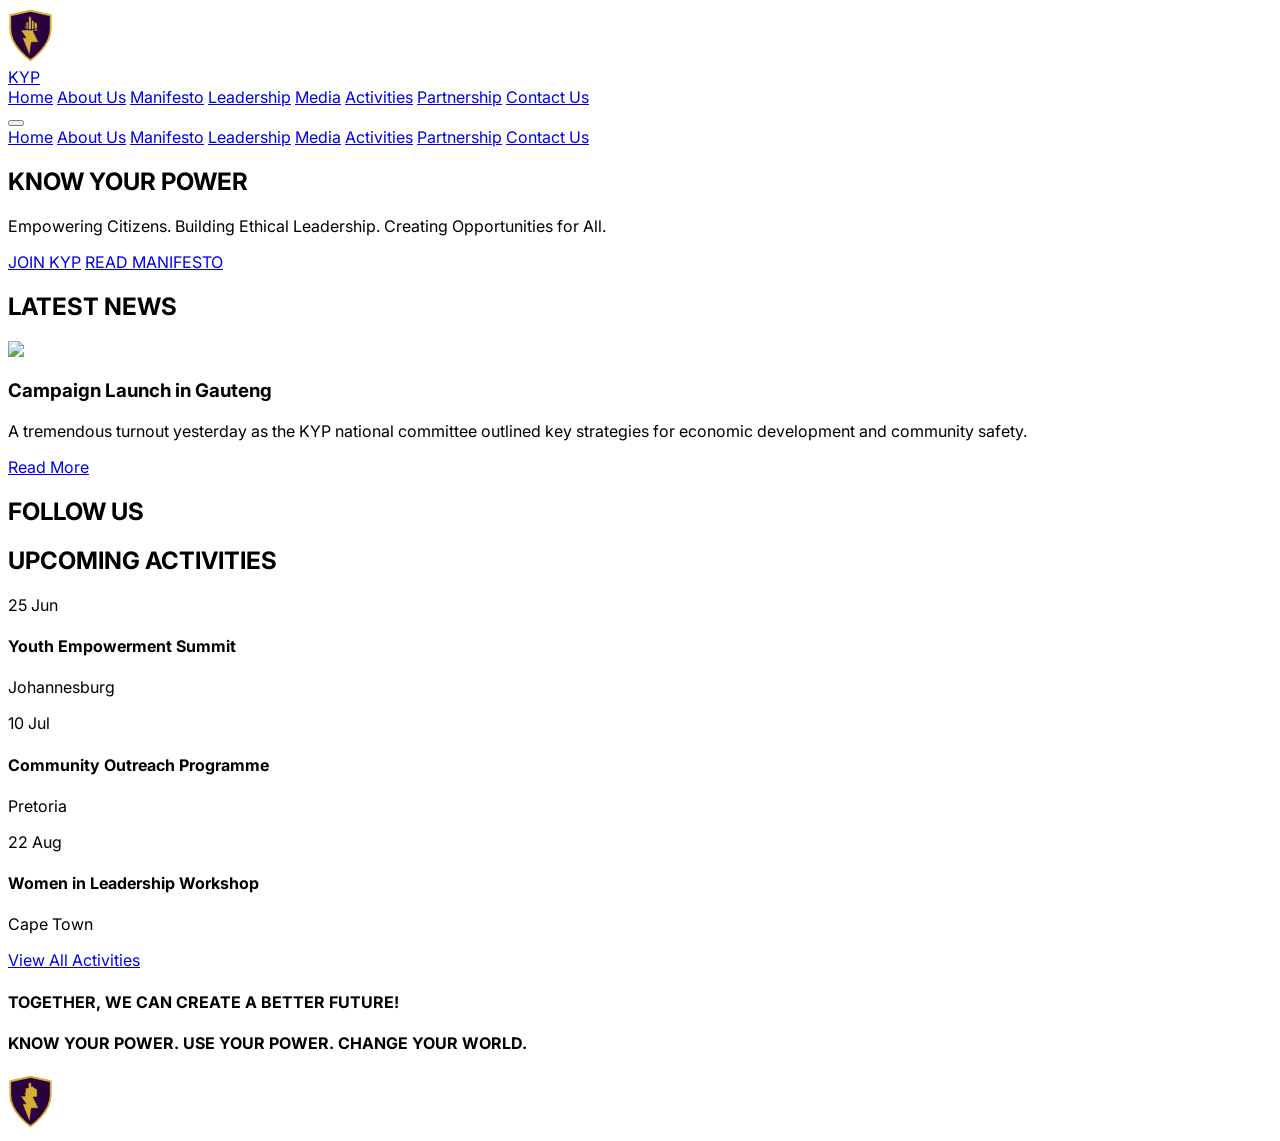
==== index.html @ 2968d512 "Add files via upload" ====
<!DOCTYPE html>
<html lang="en" class="scroll-smooth">
<head>
  <meta charset="UTF-8" />
  <meta name="viewport" content="width=device-width, initial-scale=1.0" />
  <title>KYP | Know Your Power</title>
  
  <script src="https://cdn.tailwindcss.com"></script>
  <script>
    tailwind.config = {
      theme: {
        extend: {
          colors: {
            'kyp-purple': '#2B003F',
            'kyp-gold': '#D4AF37',
            'kyp-black': '#1A1A1A',
            'kyp-white': '#FFFFFF',
          }
        }
      }
    }
  </script>
  
  <script src="https://unpkg.com/lucide@latest"></script>
  
  <style>
    @import url('https://fonts.googleapis.com/css2?family=Inter:wght@300;400;500;600;700;800;900&display=swap');
    body { font-family: 'Inter', sans-serif; }
    .page-section { display: none; opacity: 0; transition: opacity 0.3s ease-in-out; }
    .page-section.active { display: block; opacity: 1; }
    
    /* Hide scrollbar for tabs */
    .no-scrollbar::-webkit-scrollbar { display: none; }
    .no-scrollbar { -ms-overflow-style: none; scrollbar-width: none; }
  </style>
</head>
<body class="bg-kyp-white text-kyp-black flex flex-col min-h-screen antialiased">
  
  <!-- HEADER & NAVIGATION -->
  <header class="bg-kyp-purple text-kyp-white py-3 shadow-md sticky top-0 z-50">
    <div class="max-w-7xl mx-auto px-4 md:px-8 flex justify-between items-center">
      <a href="#home" class="flex items-center flex-col shrink-0">
        <div class="flex flex-col items-center">
          <svg width="45" height="55" viewBox="0 0 100 120" fill="none" class="mb-1">
            <path d="M50 5 L95 15 V45 C95 85 50 115 50 115 C50 115 5 85 5 45 V15 Z" fill="#2B003F" stroke="#D4AF37" stroke-width="4" stroke-linejoin="round"/>
            <path d="M48 18 C45 18 45 22 45 24 V30 H40 C37 30 37 33 40 33 C37 33 37 36 40 36 C37 36 37 40 40 40 H38 C35 40 35 43 38 43 V48 H28 L40 65 H32 L48 105 L52 75 H68 L56 50 H65 V36 C65 33 62 30 58 30 C58 26 55 26 52 26 V22 C52 18 48 18 48 18 Z" fill="#D4AF37" stroke="#2B003F" stroke-width="1.5" stroke-linejoin="round"/>
            <path d="M40 31 V48 M45 22 V48 M52 26 V48 M58 30 V48" stroke="#2B003F" stroke-width="2" stroke-linecap="round"/>
            <path d="M35 43 Q45 50 63 45" fill="none" stroke="#2B003F" stroke-width="2.5" stroke-linecap="round"/>
          </svg>
          <div class="text-kyp-gold font-serif font-black text-xl tracking-widest leading-none mb-1">KYP</div>
        </div>
      </a>
      
      <!-- Desktop Nav -->
      <nav class="hidden lg:flex desktop-nav flex-wrap justify-end space-x-6 text-xs font-bold uppercase tracking-wider">
        <a href="#home" class="hover:text-kyp-gold transition-colors py-1 border-b-2 border-transparent">Home</a>
        <a href="#about" class="hover:text-kyp-gold transition-colors py-1 border-b-2 border-transparent">About Us</a>
        <a href="#manifesto" class="hover:text-kyp-gold transition-colors py-1 border-b-2 border-transparent">Manifesto</a>
        <a href="#leadership" class="hover:text-kyp-gold transition-colors py-1 border-b-2 border-transparent">Leadership</a>
        <a href="#media" class="hover:text-kyp-gold transition-colors py-1 border-b-2 border-transparent">Media</a>
        <a href="#activities" class="hover:text-kyp-gold transition-colors py-1 border-b-2 border-transparent">Activities</a>
        <a href="#partnership" class="hover:text-kyp-gold transition-colors py-1 border-b-2 border-transparent">Partnership</a>
        <a href="#contact" class="hover:text-kyp-gold transition-colors py-1 border-b-2 border-transparent">Contact Us</a>
      </nav>
      
      <!-- Mobile Menu Toggle -->
      <button class="lg:hidden text-kyp-gold" onclick="document.getElementById('mobile-nav').classList.toggle('hidden')">
        <i data-lucide="menu" class="w-8 h-8"></i>
      </button>
    </div>
    
    <!-- Mobile Nav -->
    <div id="mobile-nav" class="hidden lg:hidden bg-[#1D002A] border-t border-white/10 absolute top-full left-0 w-full shadow-2xl">
      <nav class="flex flex-col text-sm font-bold uppercase tracking-wider text-white">
        <a href="#home" class="p-4 border-b border-white/5" onclick="toggleMobileNav()">Home</a>
        <a href="#about" class="p-4 border-b border-white/5" onclick="toggleMobileNav()">About Us</a>
        <a href="#manifesto" class="p-4 border-b border-white/5" onclick="toggleMobileNav()">Manifesto</a>
        <a href="#leadership" class="p-4 border-b border-white/5" onclick="toggleMobileNav()">Leadership</a>
        <a href="#media" class="p-4 border-b border-white/5" onclick="toggleMobileNav()">Media</a>
        <a href="#activities" class="p-4 border-b border-white/5" onclick="toggleMobileNav()">Activities</a>
        <a href="#partnership" class="p-4 border-b border-white/5" onclick="toggleMobileNav()">Partnership</a>
        <a href="#contact" class="p-4 border-b border-white/5" onclick="toggleMobileNav()">Contact Us</a>
      </nav>
    </div>
  </header>

  <main id="app-container" class="flex-grow bg-gray-50/50">
    
    <!-- PAGE 4: HOME -->
    <section id="page-home" class="page-section active">
      <!-- Hero -->
      <div class="relative w-full py-32 md:py-48 px-4 text-center bg-cover bg-center overflow-hidden" style="background-image: url('https://images.unsplash.com/photo-1541872526845-a9b81f185df1?auto=format&fit=crop&q=80&w=1600')">
        <div class="absolute inset-0 bg-kyp-purple/80 mix-blend-multiply"></div>
        <div class="absolute inset-0 bg-gradient-to-t from-kyp-purple to-transparent opacity-90"></div>
        <div class="relative z-10 max-w-4xl mx-auto flex flex-col items-center">
          <h1 class="text-4xl md:text-5xl lg:text-7xl font-black mb-4 tracking-widest text-kyp-white uppercase">KNOW YOUR POWER</h1>
          <div class="w-24 h-1 lg:h-2 bg-kyp-gold rounded-full mb-8"></div>
          <p class="text-lg md:text-xl font-medium mb-12 space-y-1 text-kyp-white/90">
            <span class="block">Empowering Citizens.</span>
            <span class="block">Building Ethical Leadership.</span>
            <span class="block">Creating Opportunities for All.</span>
          </p>
          <div class="flex flex-col sm:flex-row justify-center space-y-4 sm:space-y-0 sm:space-x-6 w-full max-w-md mx-auto">
            <a href="#membership" class="bg-kyp-gold text-kyp-black font-bold py-3 px-8 rounded hover:bg-white transition-colors uppercase tracking-wider text-sm flex-1">JOIN KYP</a>
            <a href="#manifesto" class="border-2 border-kyp-gold text-kyp-gold font-bold py-3 px-8 rounded hover:bg-kyp-gold hover:text-kyp-black transition-colors uppercase tracking-wider text-sm flex-1">READ MANIFESTO</a>
          </div>
        </div>
      </div>
      
      <!-- Split Content: News & Activities -->
      <div class="max-w-7xl mx-auto px-4 md:px-8 py-16 grid grid-cols-1 lg:grid-cols-2 gap-12">
        <!-- Latest News -->
        <div>
          <h2 class="text-sm font-bold text-gray-400 mb-4 uppercase tracking-widest border-b border-gray-200 pb-2">LATEST NEWS</h2>
          <div class="bg-white rounded-lg shadow-sm border border-gray-100 overflow-hidden group mb-8">
            <div class="h-64 overflow-hidden relative">
              <img src="https://images.unsplash.com/photo-1559027615-cd4628902d4a?auto=format&fit=crop&q=80&w=800" class="w-full h-full object-cover group-hover:scale-105 transition-transform duration-700" />
            </div>
            <div class="p-6">
               <h3 class="font-bold text-xl text-kyp-purple mb-2">Campaign Launch in Gauteng</h3>
               <p class="text-sm text-gray-500 mb-4">A tremendous turnout yesterday as the KYP national committee outlined key strategies for economic development and community safety.</p>
               <a href="#media" class="text-sm text-kyp-gold font-bold flex items-center hover:text-kyp-purple transition-colors">Read More <i data-lucide="arrow-right" class="w-4 h-4 ml-1"></i></a>
            </div>
          </div>
          
          <h2 class="text-sm font-bold text-gray-400 mb-4 uppercase tracking-widest border-b border-gray-200 pb-2">FOLLOW US</h2>
          <div class="flex space-x-4">
             <a href="#" class="w-10 h-10 bg-kyp-purple text-kyp-gold rounded-full flex items-center justify-center hover:bg-kyp-gold hover:text-kyp-purple transition-colors"><i data-lucide="facebook" class="w-5 h-5"></i></a>
             <a href="#" class="w-10 h-10 bg-kyp-purple text-kyp-gold rounded-full flex items-center justify-center hover:bg-kyp-gold hover:text-kyp-purple transition-colors"><i data-lucide="twitter" class="w-5 h-5"></i></a>
             <a href="#" class="w-10 h-10 bg-kyp-purple text-kyp-gold rounded-full flex items-center justify-center hover:bg-kyp-gold hover:text-kyp-purple transition-colors"><i data-lucide="instagram" class="w-5 h-5"></i></a>
             <a href="#" class="w-10 h-10 bg-kyp-purple text-kyp-gold rounded-full flex items-center justify-center hover:bg-kyp-gold hover:text-kyp-purple transition-colors"><i data-lucide="youtube" class="w-5 h-5"></i></a>
          </div>
        </div>
        
        <!-- Upcoming Activities -->
        <div>
          <h2 class="text-sm font-bold text-gray-400 mb-4 uppercase tracking-widest border-b border-gray-200 pb-2">UPCOMING ACTIVITIES</h2>
          <div class="space-y-4">
             <div class="flex bg-white rounded-lg border border-gray-100 shadow-sm overflow-hidden group">
               <div class="bg-kyp-purple text-kyp-gold w-24 shrink-0 flex flex-col items-center justify-center p-4">
                 <span class="text-2xl font-black leading-none">25</span>
                 <span class="text-xs uppercase font-bold tracking-widest opacity-80 mt-1">Jun</span>
               </div>
               <div class="p-5 flex-grow">
                 <h4 class="font-bold text-gray-900 group-hover:text-kyp-purple transition-colors mb-1">Youth Empowerment Summit</h4>
                 <p class="text-xs text-gray-500 flex items-center"><i data-lucide="map-pin" class="w-3 h-3 mr-1"></i> Johannesburg</p>
               </div>
             </div>
             <div class="flex bg-white rounded-lg border border-gray-100 shadow-sm overflow-hidden group">
               <div class="bg-kyp-purple text-kyp-gold w-24 shrink-0 flex flex-col items-center justify-center p-4">
                 <span class="text-2xl font-black leading-none">10</span>
                 <span class="text-xs uppercase font-bold tracking-widest opacity-80 mt-1">Jul</span>
               </div>
               <div class="p-5 flex-grow">
                 <h4 class="font-bold text-gray-900 group-hover:text-kyp-purple transition-colors mb-1">Community Outreach Programme</h4>
                 <p class="text-xs text-gray-500 flex items-center"><i data-lucide="map-pin" class="w-3 h-3 mr-1"></i> Pretoria</p>
               </div>
             </div>
             <div class="flex bg-white rounded-lg border border-gray-100 shadow-sm overflow-hidden group">
               <div class="bg-kyp-purple text-kyp-gold w-24 shrink-0 flex flex-col items-center justify-center p-4">
                 <span class="text-2xl font-black leading-none">22</span>
                 <span class="text-xs uppercase font-bold tracking-widest opacity-80 mt-1">Aug</span>
               </div>
               <div class="p-5 flex-grow">
                 <h4 class="font-bold text-gray-900 group-hover:text-kyp-purple transition-colors mb-1">Women in Leadership Workshop</h4>
                 <p class="text-xs text-gray-500 flex items-center"><i data-lucide="map-pin" class="w-3 h-3 mr-1"></i> Cape Town</p>
               </div>
             </div>
          </div>
          <a href="#activities" class="mt-6 block text-center py-3 border border-kyp-purple text-kyp-purple hover:bg-kyp-purple hover:text-kyp-white transition-colors rounded font-bold text-xs uppercase tracking-wider">
            View All Activities
          </a>
        </div>
      </div>
    </section>

    <!-- PAGE 5: ABOUT US -->
    <section id="page-about" class="page-section">
      <div class="bg-kyp-purple text-kyp-white py-12 px-4 shadow-inner">
         <div class="max-w-7xl mx-auto">
            <h1 class="text-3xl font-black uppercase tracking-widest border-b-[3px] border-kyp-gold pb-2 inline-block">ABOUT KYP</h1>
         </div>
      </div>
      
      <div class="max-w-7xl mx-auto px-4 md:px-8 py-16 grid grid-cols-1 md:grid-cols-2 gap-16">
         <!-- Left Col Info -->
         <div>
            <p class="text-lg font-medium leading-relaxed mb-10 text-gray-700">
               Know Your Power (KYP) is a movement dedicated to empowering communities, building ethical leadership and creating a better future for all South Africans.
            </p>
            
            <ul class="space-y-6">
               <li class="flex items-start">
                  <div class="mt-1 bg-kyp-gold rounded-full p-1 mr-4 shrink-0"><i data-lucide="check" class="w-4 h-4 text-kyp-purple"></i></div>
                  <div>
                     <h4 class="font-bold text-lg mb-1 text-kyp-black uppercase tracking-wide">Who We Are</h4>
                     <p class="text-sm text-gray-600">A collective of diverse citizens committed to real, verifiable socio-economic change across all 9 provinces.</p>
                  </div>
               </li>
               <li class="flex items-start">
                  <div class="mt-1 bg-kyp-gold rounded-full p-1 mr-4 shrink-0"><i data-lucide="check" class="w-4 h-4 text-kyp-purple"></i></div>
                  <div>
                     <h4 class="font-bold text-lg mb-1 text-kyp-black uppercase tracking-wide">Mission</h4>
                     <p class="text-sm text-gray-600">To secure sustainable community wealth structures and combat corruption at all infrastructural levels.</p>
                  </div>
               </li>
               <li class="flex items-start">
                  <div class="mt-1 bg-kyp-gold rounded-full p-1 mr-4 shrink-0"><i data-lucide="check" class="w-4 h-4 text-kyp-purple"></i></div>
                  <div>
                     <h4 class="font-bold text-lg mb-1 text-kyp-black uppercase tracking-wide">Vision</h4>
                     <p class="text-sm text-gray-600">A unified state where the constitutional power truly resides within informed communities.</p>
                  </div>
               </li>
               <li class="flex items-start">
                  <div class="mt-1 bg-kyp-gold rounded-full p-1 mr-4 shrink-0"><i data-lucide="check" class="w-4 h-4 text-kyp-purple"></i></div>
                  <div>
                     <h4 class="font-bold text-lg mb-1 text-kyp-black uppercase tracking-wide">Values</h4>
                     <p class="text-sm text-gray-600">Transparency, Ethical Governance, Uncompromised Integrity, and Respect.</p>
                  </div>
               </li>
            </ul>
         </div>
         
         <!-- Right Col Grid -->
         <div class="grid grid-cols-2 gap-4 h-fit">
            <img src="https://images.unsplash.com/photo-1541872526845-a9b81f185df1?w=400&h=400&fit=crop" class="w-full h-48 object-cover rounded shadow-md border-b-4 border-kyp-purple"/>
            <img src="https://images.unsplash.com/photo-1559027615-cd4628902d4a?w=400&h=400&fit=crop" class="w-full h-48 object-cover rounded shadow-md border-b-4 border-kyp-gold"/>
            <img src="https://images.unsplash.com/photo-1511632765486-a01c80cf8cb4?w=400&h=400&fit=crop" class="w-full h-48 object-cover rounded shadow-md border-b-4 border-kyp-gold"/>
            <img src="https://images.unsplash.com/photo-1580489944761-15a19d654956?w=400&h=400&fit=crop" class="w-full h-48 object-cover rounded shadow-md border-b-4 border-kyp-purple"/>
         </div>
      </div>
      
      <!-- Values Icons Bottom Row -->
      <div class="bg-white border-y border-gray-200">
         <div class="max-w-5xl mx-auto px-4 py-16 grid grid-cols-2 lg:grid-cols-5 gap-8 text-center">
            <div class="flex flex-col items-center">
               <i data-lucide="shield-check" class="w-12 h-12 text-kyp-purple mb-4"></i>
               <span class="text-xs font-bold uppercase tracking-widest text-kyp-black">ACCOUNTABILITY</span>
            </div>
            <div class="flex flex-col items-center">
               <i data-lucide="hand-heart" class="w-12 h-12 text-kyp-purple mb-4"></i>
               <span class="text-xs font-bold uppercase tracking-widest text-kyp-black">SERVICE</span>
            </div>
            <div class="flex flex-col items-center">
               <i data-lucide="users" class="w-12 h-12 text-kyp-purple mb-4"></i>
               <span class="text-xs font-bold uppercase tracking-widest text-kyp-black">UNITY</span>
            </div>
            <div class="flex flex-col items-center">
               <i data-lucide="target" class="w-12 h-12 text-kyp-purple mb-4"></i>
               <span class="text-xs font-bold uppercase tracking-widest text-kyp-black">LEADERSHIP</span>
            </div>
            <div class="flex flex-col items-center lg:col-span-1 col-span-2">
               <i data-lucide="zap" class="w-12 h-12 text-kyp-purple mb-4"></i>
               <span class="text-xs font-bold uppercase tracking-widest text-kyp-black">EMPOWERMENT</span>
            </div>
         </div>
      </div>
    </section>

    <!-- PAGE 6: MANIFESTO -->
    <section id="page-manifesto" class="page-section">
      <div class="bg-kyp-purple text-kyp-white py-12 px-4 shadow-inner">
         <div class="max-w-7xl mx-auto">
            <h1 class="text-3xl font-black uppercase tracking-widest border-b-[3px] border-kyp-gold pb-2 inline-block">MANIFESTO</h1>
         </div>
      </div>

      <div class="max-w-7xl mx-auto px-4 md:px-8 py-16 grid grid-cols-1 md:grid-cols-2 gap-16 items-center">
         <div class="bg-white p-8 md:p-12 shadow-xl border border-gray-100 rounded-lg">
            <h2 class="text-2xl font-bold text-kyp-purple mb-6 uppercase tracking-wider">OUR MANIFESTO</h2>
            <ul class="space-y-5 mb-10">
               <li class="flex items-center text-sm font-bold text-gray-800 uppercase tracking-wide">
                  <div class="w-8 h-8 rounded shrink-0 bg-gray-100 flex items-center justify-center mr-4"><i data-lucide="book" class="w-4 h-4 text-kyp-purple"></i></div> Introduction
               </li>
               <li class="flex items-center text-sm font-bold text-gray-800 uppercase tracking-wide">
                  <div class="w-8 h-8 rounded shrink-0 bg-gray-100 flex items-center justify-center mr-4"><i data-lucide="trending-up" class="w-4 h-4 text-kyp-purple"></i></div> Economic Development
               </li>
               <li class="flex items-center text-sm font-bold text-gray-800 uppercase tracking-wide">
                  <div class="w-8 h-8 rounded shrink-0 bg-gray-100 flex items-center justify-center mr-4"><i data-lucide="award" class="w-4 h-4 text-kyp-purple"></i></div> Youth Empowerment
               </li>
               <li class="flex items-center text-sm font-bold text-gray-800 uppercase tracking-wide">
                  <div class="w-8 h-8 rounded shrink-0 bg-gray-100 flex items-center justify-center mr-4"><i data-lucide="graduation-cap" class="w-4 h-4 text-kyp-purple"></i></div> Education
               </li>
               <li class="flex items-center text-sm font-bold text-gray-800 uppercase tracking-wide">
                  <div class="w-8 h-8 rounded shrink-0 bg-gray-100 flex items-center justify-center mr-4"><i data-lucide="briefcase" class="w-4 h-4 text-kyp-purple"></i></div> Job Creation
               </li>
               <li class="flex items-center text-sm font-bold text-gray-800 uppercase tracking-wide">
                  <div class="w-8 h-8 rounded shrink-0 bg-gray-100 flex items-center justify-center mr-4"><i data-lucide="shield" class="w-4 h-4 text-kyp-purple"></i></div> Community Safety
               </li>
               <li class="flex items-center text-sm font-bold text-gray-800 uppercase tracking-wide">
                  <div class="w-8 h-8 rounded shrink-0 bg-gray-100 flex items-center justify-center mr-4"><i data-lucide="scale" class="w-4 h-4 text-kyp-purple"></i></div> Good Governance
               </li>
            </ul>
            <button class="w-full md:w-auto bg-kyp-gold text-kyp-black font-bold py-4 px-8 rounded hover:bg-kyp-purple hover:text-white transition-colors uppercase tracking-wider text-sm flex justify-center items-center">
               <i data-lucide="download" class="w-4 h-4 mr-2"></i> DOWNLOAD MANIFESTO PDF
            </button>
         </div>

         <div class="flex justify-center perspective-1000 hidden md:flex">
            <!-- 3D Book representation -->
            <div class="w-64 aspect-[3/4] bg-kyp-purple rounded-r-lg shadow-2xl relative transform rotate-y-[-10deg] rotate-x-[5deg] scale-110 border-l-[16px] border-black/30 overflow-hidden flex flex-col justify-between p-6 pb-8">
               <div class="absolute inset-0 bg-gradient-to-tr from-kyp-purple to-[#3D0059]"></div>
               <div class="relative z-10 flex flex-col items-center mt-6">
                  <!-- Abstract Badge -->
                  <div class="w-20 h-24 border-2 border-kyp-gold rounded-full flex items-center justify-center mb-6 px-1">
                     <i data-lucide="hand-metal" class="w-10 h-10 text-kyp-gold"></i>
                  </div>
                  <h3 class="text-kyp-gold text-4xl font-serif font-black tracking-widest text-center">KYP</h3>
                  <h4 class="text-white text-xl font-medium tracking-widest text-center mt-2 uppercase">MANIFESTO</h4>
               </div>
               <div class="relative z-10 w-full text-center border-t border-kyp-gold/30 pt-4 mt-auto">
                  <span class="text-kyp-gold text-[10px] font-bold tracking-widest uppercase">KNOW YOUR POWER</span>
               </div>
               <!-- Glare overlay -->
               <div class="absolute inset-0 bg-gradient-to-r from-white/10 to-transparent pointer-events-none"></div>
            </div>
         </div>
      </div>
    </section>

    <!-- PAGE 7: LEADERSHIP -->
    <section id="page-leadership" class="page-section">
      <div class="bg-kyp-purple text-kyp-white py-12 px-4 shadow-inner">
         <div class="max-w-7xl mx-auto">
            <h1 class="text-3xl font-black uppercase tracking-widest border-b-[3px] border-kyp-gold pb-2 inline-block">OUR LEADERSHIP</h1>
         </div>
      </div>
      
      <div class="max-w-7xl mx-auto px-4 md:px-8 py-16 flex flex-col lg:flex-row gap-12">
         <!-- Left Sidebar menu metaphor -->
         <div class="lg:w-1/4">
            <div class="bg-white rounded border border-gray-100 shadow-sm p-4">
               <ul class="space-y-3 font-bold text-sm tracking-wide text-gray-700">
                  <li class="flex items-center text-kyp-purple"><i data-lucide="check-circle" class="w-4 h-4 mr-2 text-kyp-gold"></i> President</li>
                  <li class="flex items-center"><i data-lucide="check-circle" class="w-4 h-4 mr-2 text-kyp-purple"></i> Deputy President</li>
                  <li class="flex items-center"><i data-lucide="check-circle" class="w-4 h-4 mr-2 text-kyp-purple"></i> National Chairperson</li>
                  <li class="flex items-center"><i data-lucide="check-circle" class="w-4 h-4 mr-2 text-kyp-purple"></i> Treasurer General</li>
                  <li class="flex items-center"><i data-lucide="check-circle" class="w-4 h-4 mr-2 text-kyp-purple"></i> NEC Members</li>
                  <li class="flex items-center"><i data-lucide="check-circle" class="w-4 h-4 mr-2 text-kyp-purple"></i> Provincial Leadership (9)</li>
               </ul>
               <p class="mt-6 text-xs text-gray-400 font-medium italic"><i data-lucide="info" class="w-4 h-4 inline mr-1"></i> Click on a leader to view full profile, responsibilities, activities and more.</p>
            </div>
         </div>
         
         <!-- Leadership Grid -->
         <div class="lg:w-3/4">
            <div class="grid grid-cols-1 sm:grid-cols-2 lg:grid-cols-4 gap-6 mb-8 text-center">
               <!-- Card 1 -->
               <div class="bg-white border border-gray-100 rounded shadow-sm p-4 hover:shadow-md transition-shadow cursor-pointer">
                  <img src="https://images.unsplash.com/photo-1560250097-0b93528c311a?auto=format&fit=crop&q=80&w=300" class="w-full aspect-square object-cover rounded-full border-4 border-gray-50 mb-4 mx-auto max-w-[200px]" />
                  <h4 class="font-bold text-gray-900 tracking-wide">Prof. X. Zwane</h4>
                  <p class="text-xs font-bold text-kyp-gold mt-1 uppercase tracking-widest">PRESIDENT</p>
               </div>
               <!-- Card 2 -->
               <div class="bg-white border border-gray-100 rounded shadow-sm p-4 hover:shadow-md transition-shadow cursor-pointer">
                  <img src="https://images.unsplash.com/photo-1573496359142-b8d87734a5a2?auto=format&fit=crop&q=80&w=300" class="w-full aspect-square object-cover rounded-full border-4 border-gray-50 mb-4 mx-auto max-w-[200px]" />
                  <h4 class="font-bold text-gray-900 tracking-wide">Dr. L. Mokoena</h4>
                  <p class="text-xs font-bold text-kyp-gold mt-1 uppercase tracking-widest">DEPUTY PRESIDENT</p>
               </div>
               <!-- Card 3 -->
               <div class="bg-white border border-gray-100 rounded shadow-sm p-4 hover:shadow-md transition-shadow cursor-pointer">
                  <img src="https://images.unsplash.com/photo-1519085360753-af0119f7cbe7?auto=format&fit=crop&q=80&w=300" class="w-full aspect-square object-cover rounded-full border-4 border-gray-50 mb-4 mx-auto max-w-[200px]" />
                  <h4 class="font-bold text-gray-900 tracking-wide">Mr. S. Naidoo</h4>
                  <p class="text-xs font-bold text-kyp-gold mt-1 uppercase tracking-widest">NATIONAL CHAIRPERSON</p>
               </div>
               <!-- Card 4 -->
               <div class="bg-white border border-gray-100 rounded shadow-sm p-4 hover:shadow-md transition-shadow cursor-pointer">
                  <img src="https://images.unsplash.com/photo-1580489944761-15a19d654956?auto=format&fit=crop&q=80&w=300" class="w-full aspect-square object-cover rounded-full border-4 border-gray-50 mb-4 mx-auto max-w-[200px]" />
                  <h4 class="font-bold text-gray-900 tracking-wide">Mrs. C. Jacobs</h4>
                  <p class="text-xs font-bold text-kyp-gold mt-1 uppercase tracking-widest">TREASURER GENERAL</p>
               </div>
            </div>

            <div class="grid grid-cols-1 md:grid-cols-2 gap-4">
               <button class="bg-white border border-gray-300 py-4 font-bold tracking-widest uppercase hover:bg-gray-50 transition-colors shadow-sm text-sm">
                  NEC MEMBERS
               </button>
               <button class="bg-white border border-gray-300 py-4 font-bold tracking-widest uppercase hover:bg-gray-50 transition-colors shadow-sm text-sm">
                  PROVINCIAL LEADERSHIP
               </button>
            </div>
         </div>
      </div>
    </section>

    <!-- PAGE 8: MEDIA CENTRE -->
    <section id="page-media" class="page-section">
      <div class="bg-kyp-purple text-kyp-white py-12 px-4 shadow-inner">
         <div class="max-w-7xl mx-auto">
            <h1 class="text-3xl font-black uppercase tracking-widest border-b-[3px] border-kyp-gold pb-2 inline-block">MEDIA CENTRE</h1>
         </div>
      </div>

      <div class="max-w-7xl mx-auto px-4 md:px-8 py-16">
         <!-- Tabs (visual only for template representation) -->
         <div class="flex overflow-x-auto no-scrollbar border-b border-gray-200 mb-8 pb-1 space-x-8 text-sm font-bold tracking-widest uppercase">
            <button class="pb-3 border-b-2 border-kyp-gold text-kyp-purple shrink-0">DAILY REPORTS</button>
            <button class="pb-3 border-b-2 border-transparent text-gray-400 hover:text-gray-900 shrink-0">IMAGES</button>
            <button class="pb-3 border-b-2 border-transparent text-gray-400 hover:text-gray-900 shrink-0">VIDEOS</button>
            <button class="pb-3 border-b-2 border-transparent text-gray-400 hover:text-gray-900 shrink-0">NEWS & ANNOUNCEMENTS</button>
         </div>

         <!-- Media Grid -->
         <div class="grid grid-cols-1 sm:grid-cols-2 md:grid-cols-3 gap-6">
            <div class="bg-white border border-gray-100 rounded overflow-hidden shadow-sm group">
               <div class="h-48 relative">
                  <img src="https://images.unsplash.com/photo-1541872526845-a9b81f185df1?w=600&h=400&fit=crop" class="w-full h-full object-cover group-hover:scale-105 transition-transform" />
                  <div class="absolute inset-0 bg-black/20"></div>
                  <i data-lucide="file-text" class="absolute bottom-4 left-4 text-white w-6 h-6"></i>
               </div>
               <div class="p-4">
                  <p class="text-[10px] uppercase font-bold text-gray-400 tracking-wider mb-1">June 20, 2026</p>
                  <h4 class="font-bold text-gray-900 line-clamp-2">Daily Dispatch: Branch Mobilization Report</h4>
               </div>
            </div>
            <div class="bg-white border border-gray-100 rounded overflow-hidden shadow-sm group">
               <div class="h-48 relative">
                  <img src="https://images.unsplash.com/photo-1559027615-cd4628902d4a?w=600&h=400&fit=crop" class="w-full h-full object-cover group-hover:scale-105 transition-transform" />
                  <div class="absolute inset-0 bg-black/20"></div>
                  <i data-lucide="play-circle" class="absolute inset-auto top-1/2 left-1/2 -translate-x-1/2 -translate-y-1/2 text-white/90 w-12 h-12"></i>
               </div>
               <div class="p-4">
                  <p class="text-[10px] uppercase font-bold text-gray-400 tracking-wider mb-1">June 18, 2026</p>
                  <h4 class="font-bold text-gray-900 line-clamp-2">Presidential Address on Ethical Governance</h4>
               </div>
            </div>
            <div class="bg-white border border-gray-100 rounded overflow-hidden shadow-sm group">
               <div class="h-48 relative">
                  <img src="https://images.unsplash.com/photo-1511632765486-a01c80cf8cb4?w=600&h=400&fit=crop" class="w-full h-full object-cover group-hover:scale-105 transition-transform" />
                  <div class="absolute inset-0 bg-black/20"></div>
                  <i data-lucide="image" class="absolute bottom-4 left-4 text-white w-6 h-6"></i>
               </div>
               <div class="p-4">
                  <p class="text-[10px] uppercase font-bold text-gray-400 tracking-wider mb-1">June 15, 2026</p>
                  <h4 class="font-bold text-gray-900 line-clamp-2">Youth Summit Pre-event Gallery</h4>
               </div>
            </div>
            <!-- Extra placeholders -->
            <div class="bg-white border border-gray-100 rounded overflow-hidden shadow-sm group">
               <div class="bg-gray-100 h-48 animate-pulse"></div>
               <div class="p-4"><div class="h-4 bg-gray-100 w-1/3 mb-2"></div><div class="h-5 bg-gray-100 w-3/4"></div></div>
            </div>
            <div class="bg-white border border-gray-100 rounded overflow-hidden shadow-sm group">
               <div class="bg-gray-100 h-48 animate-pulse"></div>
               <div class="p-4"><div class="h-4 bg-gray-100 w-1/3 mb-2"></div><div class="h-5 bg-gray-100 w-3/4"></div></div>
            </div>
            <div class="bg-white border border-gray-100 rounded overflow-hidden shadow-sm group">
               <div class="bg-gray-100 h-48 animate-pulse"></div>
               <div class="p-4"><div class="h-4 bg-gray-100 w-1/3 mb-2"></div><div class="h-5 bg-gray-100 w-3/4"></div></div>
            </div>
         </div>
      </div>
    </section>

    <!-- PAGE 9: ACTIVITIES -->
    <section id="page-activities" class="page-section">
      <div class="bg-kyp-purple text-kyp-white py-12 px-4 shadow-inner">
         <div class="max-w-7xl mx-auto flex flex-col justify-end min-h-[60px]">
            <h1 class="text-3xl font-black uppercase tracking-widest border-b-[3px] border-kyp-gold pb-2 inline-block">ACTIVITIES</h1>
         </div>
      </div>

      <div class="max-w-7xl mx-auto px-4 md:px-8 py-16">
         <!-- Upcoming -->
         <h2 class="text-xl font-bold text-gray-700 uppercase tracking-widest mb-6">UPCOMING ACTIVITIES</h2>
         
         <div class="grid grid-cols-1 md:grid-cols-3 gap-6 mb-16">
            <!-- Event 1 -->
            <div class="bg-white border border-gray-200 rounded overflow-hidden shadow-sm">
               <img src="https://images.unsplash.com/photo-1541872526845-a9b81f185df1?w=600&h=300&fit=crop" class="h-40 w-full object-cover grayscale opacity-80 mix-blend-multiply" />
               <div class="p-6">
                  <div class="flex items-center space-x-4 mb-4">
                     <div class="bg-kyp-purple text-white p-2 rounded text-center w-14 shadow-inner">
                        <div class="font-black text-xl leading-none">25</div>
                        <div class="text-[9px] font-bold tracking-widest uppercase opacity-90 mt-1">JUN</div>
                     </div>
                     <div>
                        <h4 class="font-bold text-gray-900 uppercase">YOUTH EMPOWERMENT SUMMIT</h4>
                        <p class="text-xs text-gray-500">Johannesburg</p>
                     </div>
                  </div>
                  <button class="w-full border border-kyp-gold text-kyp-gold font-bold py-2 rounded hover:bg-kyp-gold hover:text-white transition-colors text-xs uppercase tracking-widest">
                     VIEW DETAILS
                  </button>
               </div>
            </div>
            
            <!-- Event 2 -->
            <div class="bg-white border border-gray-200 rounded overflow-hidden shadow-sm">
               <img src="https://images.unsplash.com/photo-1511632765486-a01c80cf8cb4?w=600&h=300&fit=crop" class="h-40 w-full object-cover grayscale opacity-80 mix-blend-multiply" />
               <div class="p-6">
                  <div class="flex items-center space-x-4 mb-4">
                     <div class="bg-kyp-purple text-white p-2 rounded text-center w-14 shadow-inner">
                        <div class="font-black text-xl leading-none">10</div>
                        <div class="text-[9px] font-bold tracking-widest uppercase opacity-90 mt-1">JUL</div>
                     </div>
                     <div>
                        <h4 class="font-bold text-gray-900 uppercase">COMMUNITY OUTREACH PROGRAMME</h4>
                        <p class="text-xs text-gray-500">Pretoria</p>
                     </div>
                  </div>
                  <button class="w-full border border-kyp-gold text-kyp-gold font-bold py-2 rounded hover:bg-kyp-gold hover:text-white transition-colors text-xs uppercase tracking-widest">
                     VIEW DETAILS
                  </button>
               </div>
            </div>

            <!-- Event 3 -->
            <div class="bg-white border border-gray-200 rounded overflow-hidden shadow-sm">
               <img src="https://images.unsplash.com/photo-1559027615-cd4628902d4a?w=600&h=300&fit=crop" class="h-40 w-full object-cover grayscale opacity-80 mix-blend-multiply" />
               <div class="p-6">
                  <div class="flex items-center space-x-4 mb-4">
                     <div class="bg-kyp-purple text-white p-2 rounded text-center w-14 shadow-inner">
                        <div class="font-black text-xl leading-none">22</div>
                        <div class="text-[9px] font-bold tracking-widest uppercase opacity-90 mt-1">AUG</div>
                     </div>
                     <div>
                        <h4 class="font-bold text-gray-900 uppercase">WOMEN IN LEADERSHIP WORKSHOP</h4>
                        <p class="text-xs text-gray-500">Cape Town</p>
                     </div>
                  </div>
                  <button class="w-full border border-kyp-gold text-kyp-gold font-bold py-2 rounded hover:bg-kyp-gold hover:text-white transition-colors text-xs uppercase tracking-widest">
                     VIEW DETAILS
                  </button>
               </div>
            </div>
         </div>

         <!-- Past Activities -->
         <h2 class="text-xl font-bold text-gray-700 uppercase tracking-widest mb-6">PAST ACTIVITIES</h2>
         <div class="grid grid-cols-2 md:grid-cols-4 gap-4">
            <img src="https://images.unsplash.com/photo-1511632765486-a01c80cf8cb4?w=400&h=300&fit=crop" class="w-full h-40 object-cover rounded" />
            <img src="https://images.unsplash.com/photo-1580489944761-15a19d654956?w=400&h=300&fit=crop" class="w-full h-40 object-cover rounded" />
            <img src="https://images.unsplash.com/photo-1541872526845-a9b81f185df1?w=400&h=300&fit=crop" class="w-full h-40 object-cover rounded" />
            <img src="https://images.unsplash.com/photo-1559027615-cd4628902d4a?w=400&h=300&fit=crop" class="w-full h-40 object-cover rounded" />
         </div>
      </div>
    </section>

    <!-- PAGE 10: MEMBERSHIP -->
    <section id="page-membership" class="page-section">
      <div class="bg-kyp-purple text-kyp-white py-12 px-4 shadow-inner mb-16">
         <div class="max-w-7xl mx-auto">
            <h1 class="text-3xl font-black uppercase tracking-widest border-b-[3px] border-kyp-gold pb-2 inline-block">BECOME A MEMBER</h1>
         </div>
      </div>

      <div class="max-w-5xl mx-auto px-4 md:px-8 pb-16 grid grid-cols-1 md:grid-cols-12 gap-12">
         <!-- Left Perks -->
         <div class="md:col-span-4 space-y-6">
            <h3 class="font-bold text-lg uppercase tracking-wide border-b border-gray-200 pb-2">Why Join?</h3>
            <ul class="space-y-4">
               <li class="flex items-start">
                  <div class="bg-kyp-purple rounded p-1 mr-3 shrink-0"><i data-lucide="check" class="text-kyp-gold w-4 h-4"></i></div>
                  <span class="font-bold text-gray-700 text-sm py-0.5">Easy Registration</span>
               </li>
               <li class="flex items-start">
                  <div class="bg-kyp-purple rounded p-1 mr-3 shrink-0"><i data-lucide="check" class="text-kyp-gold w-4 h-4"></i></div>
                  <span class="font-bold text-gray-700 text-sm py-0.5">Member Database Access</span>
               </li>
               <li class="flex items-start">
                  <div class="bg-kyp-purple rounded p-1 mr-3 shrink-0"><i data-lucide="check" class="text-kyp-gold w-4 h-4"></i></div>
                  <span class="font-bold text-gray-700 text-sm py-0.5">Secure Data Management</span>
               </li>
            </ul>
            <div class="mt-8 opacity-50 justify-center flex">
               <i data-lucide="users" class="w-24 h-24 text-kyp-gold"></i>
            </div>
         </div>
         
         <!-- Form -->
         <div class="md:col-span-8 bg-white border border-gray-200 p-8 shadow-sm">
            <h2 class="text-xl font-bold text-gray-900 mb-6 border-b pb-4">BECOME A MEMBER</h2>
            
            <form class="space-y-8" onsubmit="event.preventDefault(); alert('Registration submitted!');">
               
               <!-- Section 1 & 2 wrapper -->
               <div class="grid grid-cols-1 md:grid-cols-2 gap-8">
                  
                  <!-- Left Col of form -->
                  <div class="space-y-6">
                     <div>
                        <h4 class="text-xs font-bold uppercase tracking-widest text-kyp-purple border-b mb-3 pb-1">PERSONAL INFORMATION</h4>
                        <div class="grid grid-cols-2 gap-3 mb-3">
                           <input type="text" placeholder="First Name" class="w-full text-sm border p-2 bg-gray-50 focus:border-kyp-purple focus:outline-none" required />
                           <input type="text" placeholder="Surname" class="w-full text-sm border p-2 bg-gray-50 focus:border-kyp-purple focus:outline-none" required />
                        </div>
                        <div class="grid grid-cols-2 gap-3 mb-3">
                           <input type="text" placeholder="Username" class="w-full text-sm border p-2 bg-gray-50 focus:border-kyp-purple focus:outline-none" required />
                           <input type="date" placeholder="Date of Birth" class="w-full text-sm border p-2 bg-gray-50 text-gray-500 focus:border-kyp-purple focus:outline-none" required />
                        </div>
                        <input type="text" placeholder="ID Number" class="w-full text-sm border p-2 bg-gray-50 focus:border-kyp-purple focus:outline-none" required />
                     </div>
                     
                     <div>
                        <h4 class="text-xs font-bold uppercase tracking-widest text-kyp-purple border-b mb-3 pb-1">CONTACT INFORMATION</h4>
                        <input type="tel" placeholder="Phone Number" class="w-full text-sm border p-2 bg-gray-50 focus:border-kyp-purple focus:outline-none mb-3" required />
                        <input type="email" placeholder="Email Address" class="w-full text-sm border p-2 bg-gray-50 focus:border-kyp-purple focus:outline-none" required />
                     </div>
                  </div>

                  <!-- Right Col of form -->
                  <div class="space-y-6">
                     <div>
                        <h4 class="text-xs font-bold uppercase tracking-widest text-kyp-purple border-b mb-3 pb-1">ADDRESS INFORMATION</h4>
                        <input type="text" placeholder="Street Address" class="w-full text-sm border p-2 bg-gray-50 focus:border-kyp-purple focus:outline-none mb-3" required />
                        <div class="grid grid-cols-2 gap-3 mb-3">
                           <input type="text" placeholder="City" class="w-full text-sm border p-2 bg-gray-50 focus:border-kyp-purple focus:outline-none" required />
                           <input type="text" placeholder="Suburb" class="w-full text-sm border p-2 bg-gray-50 focus:border-kyp-purple focus:outline-none" />
                        </div>
                        <div class="grid grid-cols-2 gap-3">
                           <select class="w-full text-sm border p-2 bg-gray-50 focus:border-kyp-purple focus:outline-none text-gray-500">
                              <option>Province</option><option>Gauteng</option><option>Western Cape</option>
                           </select>
                           <input type="text" placeholder="Postal Code" class="w-full text-sm border p-2 bg-gray-50 focus:border-kyp-purple focus:outline-none" />
                        </div>
                     </div>
                     
                     <div>
                        <h4 class="text-xs font-bold uppercase tracking-widest text-kyp-purple border-b mb-3 pb-1">ACCOUNT INFORMATION</h4>
                        <input type="text" placeholder="Username" class="w-full text-sm border p-2 bg-gray-50 focus:border-kyp-purple focus:outline-none mb-3" required />
                        <div class="grid grid-cols-2 gap-3">
                           <input type="password" placeholder="Password" class="w-full text-sm border p-2 bg-gray-50 focus:border-kyp-purple focus:outline-none" required />
                           <input type="password" placeholder="Confirm Password" class="w-full text-sm border p-2 bg-gray-50 focus:border-kyp-purple focus:outline-none" required />
                        </div>
                     </div>
                  </div>
               </div>
               
               <div class="border-t pt-6 flex flex-col sm:flex-row items-center justify-between">
                  <label class="flex items-center space-x-2 text-xs font-bold text-gray-700 tracking-wide mb-4 sm:mb-0">
                     <input type="checkbox" required class="accent-kyp-purple w-4 h-4" />
                     <span>I agree to become a member of KYP.</span>
                  </label>
                  <button type="submit" class="w-full sm:w-auto bg-kyp-purple text-kyp-white font-bold py-3 px-10 rounded hover:bg-kyp-gold transition-colors uppercase tracking-widest text-sm">
                     REGISTER
                  </button>
               </div>
               
            </form>
         </div>
      </div>
    </section>

    <!-- PAGE 11: PARTNERSHIP -->
    <section id="page-partnership" class="page-section">
      <div class="bg-kyp-purple text-kyp-white py-12 px-4 shadow-inner mb-16">
         <div class="max-w-7xl mx-auto min-h-[60px] flex items-end">
            <h1 class="text-3xl font-black uppercase tracking-widest border-b-[3px] border-kyp-gold pb-2 inline-block">PARTNERSHIP PAGE</h1>
         </div>
      </div>

      <div class="max-w-5xl mx-auto px-4 md:px-8 pb-16 grid grid-cols-1 md:grid-cols-3 gap-12">
         <div class="space-y-4 pt-4">
            <div class="flex items-center space-x-3 text-lg font-bold text-gray-800">
               <div class="bg-kyp-purple rounded-full p-1"><i data-lucide="check" class="text-kyp-gold w-4 h-4"></i></div> 
               <span>Partner with KYP</span>
            </div>
            <div class="flex items-center space-x-3 text-lg font-bold text-gray-800">
               <div class="bg-kyp-purple rounded-full p-1"><i data-lucide="check" class="text-kyp-gold w-4 h-4"></i></div> 
               <span>Support our mission</span>
            </div>
            <div class="flex items-center space-x-3 text-lg font-bold text-gray-800">
               <div class="bg-kyp-purple rounded-full p-1"><i data-lucide="check" class="text-kyp-gold w-4 h-4"></i></div> 
               <span>Build a stronger South Africa</span>
            </div>
         </div>

         <div class="md:col-span-2 bg-white border border-gray-200 p-8 shadow-sm">
            <h2 class="text-lg font-bold text-gray-900 border-b pb-4 mb-6 uppercase tracking-wider text-center">PARTNERSHIP FORM</h2>
            <form class="space-y-4" onsubmit="event.preventDefault(); alert('Request sent');">
               <input type="text" placeholder="Organisation Name" class="w-full text-sm border p-3 bg-gray-50 focus:border-kyp-purple focus:outline-none" required />
               
               <div class="grid grid-cols-2 gap-4">
                  <input type="text" placeholder="First Name" class="w-full text-sm border p-3 bg-gray-50 focus:border-kyp-purple focus:outline-none" required />
                  <input type="text" placeholder="Surname" class="w-full text-sm border p-3 bg-gray-50 focus:border-kyp-purple focus:outline-none" required />
               </div>
               
               <div class="grid grid-cols-2 gap-4">
                  <input type="tel" placeholder="Phone Number" class="w-full text-sm border p-3 bg-gray-50 focus:border-kyp-purple focus:outline-none" required />
                  <input type="email" placeholder="Email Address" class="w-full text-sm border p-3 bg-gray-50 focus:border-kyp-purple focus:outline-none" required />
               </div>

               <div class="grid grid-cols-2 gap-4">
                  <textarea placeholder="Address" rows="2" class="w-full text-sm border p-3 bg-gray-50 focus:border-kyp-purple focus:outline-none"></textarea>
                  <div class="space-y-4">
                     <input type="text" placeholder="Account Number" class="w-full text-sm border p-3 bg-gray-50 focus:border-kyp-purple focus:outline-none" />
                     <input type="text" placeholder="Reason for Partnership" class="w-full text-sm border p-3 bg-gray-50 focus:border-kyp-purple focus:outline-none" />
                  </div>
               </div>

               <input type="text" placeholder="Account Name" class="w-full text-sm border p-3 bg-gray-50 focus:border-kyp-purple focus:outline-none w-1/2 pr-2" />
               
               <div class="pt-4 flex justify-center">
                  <button type="submit" class="bg-kyp-purple text-kyp-white font-bold py-4 px-12 rounded hover:bg-kyp-gold transition-colors uppercase tracking-widest text-sm w-full md:w-auto">
                     SUBMIT PARTNERSHIP REQUEST
                  </button>
               </div>
            </form>
         </div>
      </div>
    </section>

    <!-- PAGE 12: CONTACT US -->
    <section id="page-contact" class="page-section">
      <div class="bg-kyp-purple text-kyp-white py-12 px-4 shadow-inner mb-16">
         <div class="max-w-7xl mx-auto min-h-[60px] flex items-end">
            <h1 class="text-3xl font-black uppercase tracking-widest border-b-[3px] border-kyp-gold pb-2 inline-block">CONTACT US PAGE</h1>
         </div>
      </div>

      <div class="max-w-5xl mx-auto px-4 md:px-8 pb-16 grid grid-cols-1 md:grid-cols-2 gap-12">
         <!-- Contact Info -->
         <div>
            <h3 class="font-bold text-sm tracking-widest text-gray-500 uppercase mb-8 pb-2 border-b">CONTACT INFORMATION</h3>
            <ul class="space-y-6 mb-12">
               <li class="flex items-center space-x-4 bg-white p-4 border border-gray-100 rounded shadow-sm">
                  <div class="text-kyp-purple bg-kyp-gold/10 p-2 rounded-full"><i data-lucide="map-pin" class="w-5 h-5"></i></div>
                  <span class="font-bold text-gray-700">Know Your Power (KYP)</span>
               </li>
               <li class="flex items-center space-x-4 bg-white p-4 border border-gray-100 rounded shadow-sm">
                  <div class="text-kyp-purple bg-kyp-gold/10 p-2 rounded-full"><i data-lucide="mail" class="w-5 h-5"></i></div>
                  <span class="font-bold text-gray-700">info@knowyourpower.org.za</span>
               </li>
               <li class="flex items-center space-x-4 bg-white p-4 border border-gray-100 rounded shadow-sm">
                  <div class="text-kyp-purple bg-kyp-gold/10 p-2 rounded-full"><i data-lucide="phone" class="w-5 h-5"></i></div>
                  <span class="font-bold text-gray-700">+27 XX XXX XXXX</span>
               </li>
               <li class="flex items-center space-x-4 bg-white p-4 border border-gray-100 rounded shadow-sm">
                  <div class="text-kyp-purple bg-kyp-gold/10 p-2 rounded-full"><i data-lucide="map" class="w-5 h-5"></i></div>
                  <span class="font-bold text-gray-700">South Africa</span>
               </li>
            </ul>

            <h3 class="font-bold text-sm tracking-widest text-gray-500 uppercase mb-4">FOLLOW US</h3>
            <div class="flex space-x-4">
               <a href="#" class="w-10 h-10 bg-kyp-purple text-kyp-white rounded-full flex items-center justify-center hover:bg-kyp-gold transition-colors"><i data-lucide="facebook" class="w-5 h-5"></i></a>
               <a href="#" class="w-10 h-10 bg-kyp-purple text-kyp-white rounded-full flex items-center justify-center hover:bg-kyp-gold transition-colors"><i data-lucide="twitter" class="w-5 h-5"></i></a>
               <a href="#" class="w-10 h-10 bg-kyp-purple text-kyp-white rounded-full flex items-center justify-center hover:bg-kyp-gold transition-colors"><i data-lucide="instagram" class="w-5 h-5"></i></a>
               <a href="#" class="w-10 h-10 bg-kyp-purple text-kyp-white rounded-full flex items-center justify-center hover:bg-kyp-gold transition-colors"><i data-lucide="youtube" class="w-5 h-5"></i></a>
            </div>
         </div>

         <!-- Message Form -->
         <div class="bg-white border border-gray-200 p-8 shadow-sm">
            <h3 class="font-bold text-sm tracking-widest text-gray-500 uppercase mb-6 pb-2 border-b">SEND US A MESSAGE</h3>
            <form class="space-y-4" onsubmit="event.preventDefault(); alert('Message Sent!');">
               <div>
                  <label class="text-xs font-bold text-gray-400 uppercase tracking-widest">Name</label>
                  <input type="text" class="w-full text-sm border-b-2 border-gray-100 p-2 bg-transparent focus:border-kyp-purple focus:outline-none" required />
               </div>
               <div>
                  <label class="text-xs font-bold text-gray-400 uppercase tracking-widest">Email</label>
                  <input type="email" class="w-full text-sm border-b-2 border-gray-100 p-2 bg-transparent focus:border-kyp-purple focus:outline-none" required />
               </div>
               <div>
                  <label class="text-xs font-bold text-gray-400 uppercase tracking-widest">Subject</label>
                  <input type="text" class="w-full text-sm border-b-2 border-gray-100 p-2 bg-transparent focus:border-kyp-purple focus:outline-none" required />
               </div>
               <div>
                  <label class="text-xs font-bold text-gray-400 uppercase tracking-widest">Message</label>
                  <textarea rows="4" class="w-full text-sm border-2 border-gray-100 rounded mt-2 p-3 bg-gray-50 focus:border-kyp-purple focus:outline-none" required></textarea>
               </div>
               <button type="submit" class="w-full bg-kyp-purple text-kyp-white font-bold py-4 rounded hover:bg-kyp-gold transition-colors uppercase tracking-widest text-sm mt-4">
                  SEND MESSAGE
               </button>
            </form>
         </div>
      </div>
    </section>

  </main>

  <!-- FOOTER -->
  <footer class="bg-kyp-black text-kyp-white pt-16 pb-8">
    <div class="max-w-7xl mx-auto px-4 md:px-8 border-b border-white/10 pb-12 flex justify-center">
       <!-- Footer Badge representation from layout -->
       <div class="flex items-center space-x-6 w-full flex-col md:flex-row text-center md:text-left justify-between">
          <div class="flex items-center space-x-4 mb-8 md:mb-0">
             <i data-lucide="users" class="w-12 h-12 text-kyp-gold"></i>
             <div>
                <h4 class="font-black tracking-widest uppercase text-kyp-gold text-lg lg:text-xl">TOGETHER, WE CAN CREATE A BETTER FUTURE!</h4>
             </div>
          </div>
          <div>
             <h4 class="font-bold tracking-widest uppercase text-gray-400 text-sm">KNOW YOUR POWER. USE YOUR POWER. CHANGE YOUR WORLD.</h4>
          </div>
       </div>
    </div>
    <div class="max-w-7xl mx-auto px-4 md:px-8 pt-8 flex justify-center opacity-60">
      <svg width="45" height="55" viewBox="0 0 100 120" fill="none">
         <path d="M50 5 L95 15 V45 C95 85 50 115 50 115 C50 115 5 85 5 45 V15 Z" fill="#2B003F" stroke="#D4AF37" stroke-width="4" stroke-linejoin="round"/>
         <path d="M48 18 C45 18 45 22 45 24 V30 H40 C37 30 37 33 40 33 C37 33 37 36 40 36 C37 36 37 40 40 40 H38 C35 40 35 43 38 43 V48 H28 L40 65 H32 L48 105 L52 75 H68 L56 50 H65 V36 C65 33 62 30 58 30 C58 26 55 26 52 26 V22 C52 18 48 18 48 18 Z" fill="#D4AF37" stroke="#2B003F" stroke-width="1.5" stroke-linejoin="round"/>
      </svg>
    </div>
  </footer>

  <!-- ROUTING SCRIPT -->
  <script>
    lucide.createIcons();
    
    function toggleMobileNav() {
       document.getElementById('mobile-nav').classList.add('hidden');
    }

    function navigateToPath(path) {
      document.querySelectorAll('.page-section').forEach(el => el.classList.remove('active'));
      const activeSection = document.getElementById('page-' + path);
      if (activeSection) {
        activeSection.classList.add('active');
        window.scrollTo({ top: 0, behavior: 'instant' });
      } else {
        document.getElementById('page-home').classList.add('active');
      }

      document.querySelectorAll('.desktop-nav a').forEach(el => {
        if(el.getAttribute('href') === '#' + path) {
          el.classList.add('text-kyp-gold', 'border-kyp-gold');
          el.classList.remove('border-transparent');
        } else {
          el.classList.remove('text-kyp-gold', 'border-kyp-gold');
          el.classList.add('border-transparent');
        }
      });
    }

    window.addEventListener('hashchange', () => {
      let hash = window.location.hash.substring(1) || 'home';
      navigateToPath(hash);
    });

    document.addEventListener('DOMContentLoaded', () => {
      if(!window.location.hash) {
         window.location.hash = '#home';
      } else {
         let hash = window.location.hash.substring(1);
         navigateToPath(hash);
      }
    });
  </script>
</body>
</html>
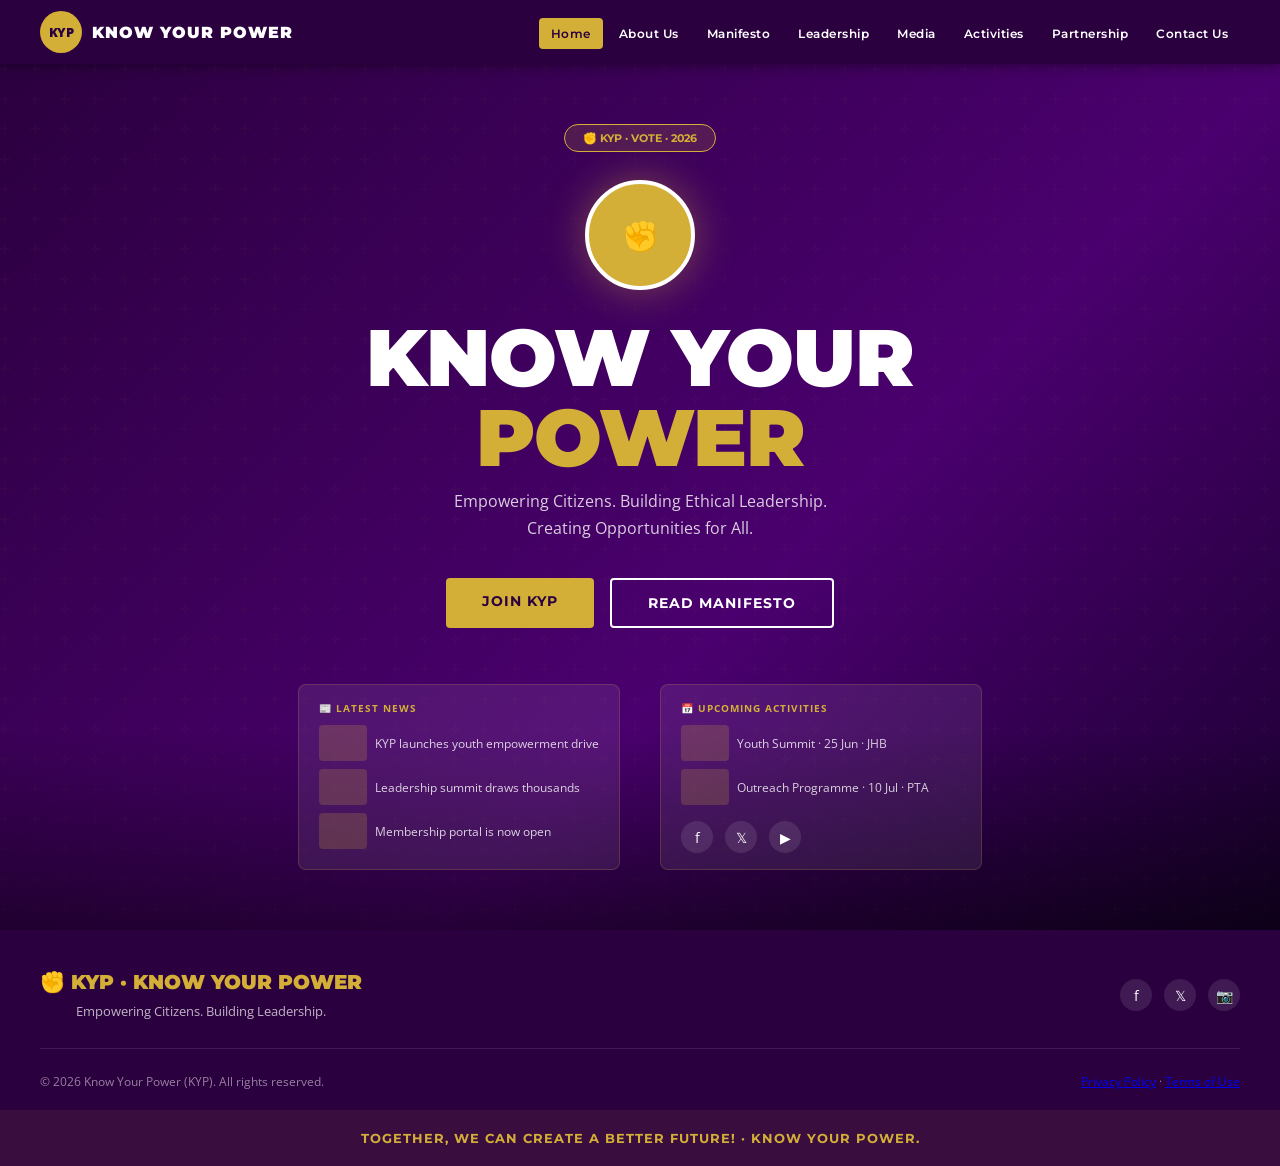
==== commit 671523ee: "Add files via upload" ====
--- a/index.html
+++ b/index.html
@@ -1,842 +1,631 @@
 <!DOCTYPE html>
-<html lang="en" class="scroll-smooth">
+<html lang="en">
 <head>
-  <meta charset="UTF-8" />
-  <meta name="viewport" content="width=device-width, initial-scale=1.0" />
-  <title>KYP | Know Your Power</title>
-  
-  <script src="https://cdn.tailwindcss.com"></script>
-  <script>
-    tailwind.config = {
-      theme: {
-        extend: {
-          colors: {
-            'kyp-purple': '#2B003F',
-            'kyp-gold': '#D4AF37',
-            'kyp-black': '#1A1A1A',
-            'kyp-white': '#FFFFFF',
-          }
-        }
-      }
-    }
-  </script>
-  
-  <script src="https://unpkg.com/lucide@latest"></script>
-  
-  <style>
-    @import url('https://fonts.googleapis.com/css2?family=Inter:wght@300;400;500;600;700;800;900&display=swap');
-    body { font-family: 'Inter', sans-serif; }
-    .page-section { display: none; opacity: 0; transition: opacity 0.3s ease-in-out; }
-    .page-section.active { display: block; opacity: 1; }
+<meta charset="UTF-8"/>
+<meta name="viewport" content="width=device-width, initial-scale=1.0"/>
+<title>KYP – Know Your Power</title>
+<meta name="description" content="Know Your Power (KYP) is a movement dedicated to empowering communities, building ethical leadership, and creating a better future for all South Africans."/>
+<link rel="preconnect" href="https://fonts.googleapis.com">
+<link rel="preconnect" href="https://fonts.gstatic.com" crossorigin>
+<link href="https://fonts.googleapis.com/css2?family=Montserrat:wght@400;600;700;900&family=Open+Sans:wght@400;600&display=swap" rel="stylesheet"/>
+<style>
+  :root {
+    --purple: #2B003F;
+    --purple-ho: #4a006e;
+    --gold: #D4AF37;
+    --white: #FFF;
+    --dark: #1A1A1A;
+    --light-bg: #f5f3f8;
+    --font-sans: 'Open Sans', sans-serif;
+    --font-head: 'Montserrat', sans-serif;
+  }
+
+  * { margin: 0; padding: 0; box-sizing: border-box; }
+  body { font-family: var(--font-sans); color: var(--dark); background: var(--white); overscroll-behavior: none; }
+  
+  /* Utilities */
+  .font-head, h1, h2, h3, .nav-logo span, .hero-badge, .btn, .section-number, .value-chip, .leader-name, .media-tab, .activity-date-box .day, .activity-title-card, .past-label, .form-section-label, .footer-logo, .footer-slogan { font-family: var(--font-head); }
+  .uppercase { text-transform: uppercase; letter-spacing: 1px; }
+  .bold { font-weight: 700; }
+  .x-bold { font-weight: 900; }
+  
+  /* Layouts */
+  .container { max-width: 1200px; margin: 0 auto; }
+  .flex { display: flex; }
+  .flex-col { display: flex; flex-direction: column; }
+  .items-center { align-items: center; }
+  .items-start { align-items: flex-start; }
+  .justify-between { justify-content: space-between; }
+  .justify-center { justify-content: center; }
+  .gap-2 { gap: 8px; } .gap-3 { gap: 12px; } .gap-4 { gap: 16px; } .gap-6 { gap: 24px; }
+  
+  .grid { display: grid; }
+  .grid-2 { grid-template-columns: 1fr 1fr; gap: 40px; }
+  .grid-3 { grid-template-columns: repeat(3, 1fr); gap: 24px; }
+  .grid-4 { grid-template-columns: repeat(4, 1fr); gap: 24px; }
+  .grid-about { grid-template-columns: 1fr 1.4fr; gap: 56px; align-items: center; }
+  .grid-member { grid-template-columns: 1fr 1.8fr; gap: 48px; align-items: center; }
+  
+  /* Buttons */
+  .btn { border-radius: 4px; cursor: pointer; text-decoration: none; transition: .2s; border: none; display: inline-block; text-align: center; font-weight: 700; font-family: var(--font-head); text-transform: uppercase; letter-spacing: 1px; }
+  .btn-primary { background: var(--gold); color: var(--purple); padding: 14px 36px; font-size: 14px; }
+  .btn-primary:hover { transform: translateY(-2px); box-shadow: 0 6px 20px rgba(212,175,55,0.4); }
+  .btn-outline { background: transparent; color: var(--white); border: 2px solid var(--white); padding: 14px 36px; font-size: 14px; }
+  .btn-outline:hover { background: var(--white); color: var(--purple); }
+  .btn-sm { font-size: 11px; padding: 8px 20px; border: 2px solid var(--purple); color: var(--purple); background: transparent; }
+  .btn-sm:hover { background: var(--purple); color: var(--white); }
+  .btn-full { width: 100%; background: var(--purple); color: var(--white); padding: 14px; font-size: 14px; border-radius: 6px; margin-top: 10px; }
+  .btn-full:hover { background: var(--purple-ho); }
+
+  /* Navigation */
+  nav { background: var(--purple); padding: 0 40px; position: sticky; top: 0; z-index: 1000; height: 64px; box-shadow: 0 2px 12px rgba(0,0,0,0.4); }
+  .nav-logo { gap: 10px; text-decoration: none; }
+  .logo-circle { width: 42px; height: 42px; border-radius: 50%; background: var(--gold); font-size: 13px; color: var(--purple); flex-shrink: 0; letter-spacing: -0.5px; }
+  .nav-logo span { font-size: 16px; color: var(--white); }
+  nav ul { list-style: none; gap: 4px; }
+  nav ul a { color: var(--white); text-decoration: none; font-size: 12px; font-weight: 600; padding: 8px 12px; border-radius: 4px; transition: .2s; font-family: var(--font-head); letter-spacing: 0.5px; }
+  nav ul a.active, nav ul a:hover { background: var(--gold); color: var(--purple); }
+  .mobile-menu-btn { display: none; background: none; border: none; color: var(--white); font-size: 24px; cursor: pointer; }
+
+  /* Routing */
+  section { padding: 80px 40px; display: none; }
+  section.alt { background: var(--light-bg); }
+  section.active { display: block; animation: pageFadeIn 0.4s cubic-bezier(0.16, 1, 0.3, 1) forwards; }
+  #home.active { display: flex; }
+  @keyframes pageFadeIn { from { opacity: 0; transform: translateY(15px); } to { opacity: 1; transform: translateY(0); } }
+
+  /* Hero */
+  #home { background: linear-gradient(135deg, var(--purple) 0%, #4a006e 60%, #1a0030 100%); min-height: 92vh; text-align: center; position: relative; overflow: hidden; padding: 60px 20px; }
+  #home::before { content: ''; position: absolute; inset: 0; background: url("data:image/svg+xml,%3Csvg width='60' height='60' viewBox='0 0 60 60' xmlns='http://www.w3.org/2000/svg'%3E%3Cg fill='none' fill-rule='evenodd'%3E%3Cg fill='%23D4AF37' fill-opacity='0.04'%3E%3Cpath d='M36 34v-4h-2v4h-4v2h4v4h2v-4h4v-2h-4zm0-30V0h-2v4h-4v2h4v4h2V6h4V4h-4zM6 34v-4H4v4H0v2h4v4h2v-4h4v-2H6zM6 4V0H4v4H0v2h4v4h2V6h4V4H6z'/%3E%3C/g%3E%3C/g%3E%3C/svg%3E") repeat; opacity: 0.6; }
+  #home::after { content: ''; position: absolute; bottom: 0; left: 0; right: 0; height: 200px; background: linear-gradient(to top, rgba(0,0,0,0.5) 0%, transparent 100%); }
+  .hero-content { position: relative; z-index: 2; max-width: 760px; margin: 0 auto; }
+  .hero-badge { display: inline-flex; gap: 8px; background: rgba(212,175,55,0.15); border: 1px solid var(--gold); border-radius: 30px; padding: 6px 18px; margin-bottom: 28px; color: var(--gold); font-size: 11px; }
+  .hero-logo-circle { width: 110px; height: 110px; border-radius: 50%; background: var(--gold); border: 4px solid var(--white); margin: 0 auto 28px; font-size: 28px; color: var(--purple); box-shadow: 0 0 40px rgba(212,175,55,0.4); }
+  .hero-title { font-size: clamp(48px, 8vw, 80px); color: var(--white); line-height: 1; letter-spacing: -1px; margin-bottom: 10px; }
+  .hero-title span { color: var(--gold); }
+  .hero-sub { font-size: 16px; color: rgba(255,255,255,0.8); line-height: 1.7; margin-bottom: 36px; }
+  .hero-strips { text-align: left; margin-top: 56px; }
+  .hero-strip-box { background: rgba(255,255,255,0.08); border: 1px solid rgba(212,175,55,0.2); border-radius: 8px; padding: 16px 20px; }
+  .hero-strip-label { font-size: 10px; color: var(--gold); margin-bottom: 10px; }
+  .news-thumb { color: rgba(255,255,255,0.8); font-size: 12px; }
+  .news-thumb .img-placeholder { width: 48px; height: 36px; background: rgba(212,175,55,0.2); border-radius: 4px; flex-shrink: 0; }
+  .social-icon { width: 32px; height: 32px; border-radius: 50%; background: rgba(255,255,255,0.1); font-size: 14px; color: var(--white); text-decoration: none; transition: .2s; }
+  .social-icon:hover { background: var(--gold); color: var(--purple); }
+
+  /* Sections */
+  .section-header { margin-bottom: 48px; }
+  .section-number { width: 36px; height: 36px; background: var(--purple); color: var(--white); font-size: 14px; }
+  .section-title { font-size: 28px; color: var(--purple); }
+  
+  /* Lists & Icons */
+  .checklist { list-style: none; }
+  .checklist li { display: flex; align-items: center; gap: 12px; font-size: 15px; font-weight: 600; margin-bottom: 14px; }
+  .check-icon { width: 24px; height: 24px; border-radius: 50%; background: var(--purple); color: var(--gold); font-size: 12px; flex-shrink: 0; }
+  
+  /* Cards */
+  .card-purple { background: var(--purple); border-radius: 12px; padding: 36px; color: var(--white); }
+  .card-purple h3 { font-size: 22px; color: var(--gold); margin-bottom: 14px; }
+  .card-purple p { font-size: 14px; line-height: 1.7; color: rgba(255,255,255,0.85); margin-bottom: 24px; }
+  .card-white { background: var(--white); border-radius: 12px; overflow: hidden; box-shadow: 0 4px 20px rgba(0,0,0,0.1); }
+  .form-card { padding: 36px; }
+  .form-card h3 { font-size: 20px; color: var(--purple); margin-bottom: 24px; text-align: center; }
+
+  /* Values Framework */
+  .value-chip { background: rgba(255,255,255,0.1); border: 1px solid rgba(212,175,55,0.3); border-radius: 8px; padding: 12px 6px; text-align: center; font-size: 10px; color: var(--gold); }
+  .value-chip .vi { font-size: 20px; display: block; margin-bottom: 6px; }
+
+  /* Manifesto */
+  .manifesto-list li { padding: 14px 18px; background: var(--white); border-left: 4px solid var(--gold); border-radius: 0 8px 8px 0; font-size: 14px; font-weight: 600; box-shadow: 0 2px 8px rgba(0,0,0,0.06); margin-bottom: 10px; }
+  .manifesto-download { text-align: center; padding: 40px; display: flex; flex-direction: column; align-items: center; justify-content: center; height: 100%; }
+
+  /* Forms */
+  .form-section-label { font-size: 11px; color: var(--gold); margin: 20px 0 12px; border-bottom: 1px solid rgba(212,175,55,0.3); padding-bottom: 6px; }
+  .form-group label { font-size: 11px; font-weight: 600; color: #666; text-transform: uppercase; letter-spacing: 0.5px; display: block; margin-bottom: 5px; }
+  .form-group input, .form-group select, .form-group textarea { width: 100%; border: 1.5px solid #ddd; border-radius: 6px; padding: 9px 12px; font-size: 13px; outline: none; transition: .2s; font-family: var(--font-sans); }
+  .form-group input:focus, .form-group select:focus, .form-group textarea:focus { border-color: var(--purple); }
+  .form-check { display: flex; align-items: center; gap: 8px; font-size: 12px; color: #666; margin: 16px 0; }
+  .form-check input { width: auto; }
+
+  /* Activity Headers */
+  .activity-header { background: var(--purple); padding: 14px 18px; }
+  .activity-date-box { background: var(--gold); border-radius: 6px; padding: 8px 12px; text-align: center; flex-shrink: 0; }
+  .activity-date-box .day { font-size: 22px; color: var(--purple); line-height: 1; }
+  .activity-date-box .month { font-size: 10px; font-weight: 700; color: var(--purple); }
+  .activity-title-card { font-size: 13px; color: var(--white); margin-bottom: 3px; }
+  .activity-location { font-size: 11px; color: rgba(255,255,255,0.7); }
+  .activity-thumb { height: 140px; background: linear-gradient(135deg, #4a006e, var(--purple)); font-size: 40px; }
+
+  /* Reused Patterns */
+  .leader-photo, .media-thumb { height: 180px; background: linear-gradient(135deg, var(--purple), #6a0080); font-size: 48px; display: flex; align-items: center; justify-content: center; color: var(--gold); }
+  .media-thumb { height: 160px; font-size: 36px; }
+  
+  /* Tabs */
+  .media-tab { padding: 8px 24px; border: none; background: rgba(43,0,63,0.1); color: var(--purple); font-size: 12px; border-radius: 4px; cursor: pointer; transition: .2s; }
+  .media-tab.active, .media-tab:hover { background: var(--purple); color: var(--white); }
+
+  /* Footer */
+  footer { background: var(--purple); color: var(--white); padding: 40px; text-align: center; }
+  .footer-logo { font-size: 20px; color: var(--gold); }
+  .footer-divider { border: none; border-top: 1px solid rgba(255,255,255,0.1); margin: 24px 0; }
+  .footer-slogan { font-size: 13px; color: var(--gold); padding: 20px; background: rgba(212,175,55,0.08); margin: 20px -40px -40px; }
+  .footer-bottom a { color: var(--gold); text-decoration: none; }
+
+  /* Animation Support */
+  .fade-in { opacity: 0; transform: translateY(20px); transition: opacity 0.5s ease, transform 0.5s ease; }
+  .fade-in.visible { opacity: 1; transform: translateY(0); }
+
+  /* Responsive Rules */
+  @media (max-width: 900px) {
+    .mobile-menu-btn { display: block; }
+    nav ul { display: none; position: absolute; top: 64px; left: 0; right: 0; background: var(--purple); flex-direction: column; padding: 20px; box-shadow: 0 10px 20px rgba(0,0,0,0.3); }
+    nav ul.show { display: flex; }
+    nav ul a { display: block; padding: 12px; font-size: 14px; border-bottom: 1px solid rgba(255,255,255,0.1); }
+    .grid-2, .grid-3, .grid-about, .grid-member { grid-template-columns: 1fr; }
+    .grid-4, .past-grid { grid-template-columns: repeat(2, 1fr); gap: 14px; }
+    .about-values { grid-template-columns: repeat(3, 1fr); margin-bottom: 16px; }
+    section { padding: 60px 20px; }
+  }
+</style>
+</head>
+<body>
+
+<nav class="flex items-center justify-between">
+  <a href="#home" class="nav-logo flex items-center">
+    <div class="logo-circle x-bold flex items-center justify-center">KYP</div>
+    <span class="x-bold uppercase">KNOW YOUR POWER</span>
+  </a>
+  <button class="mobile-menu-btn" onclick="toggleMobileMenu()" aria-label="Toggle Navigation">☰</button>
+  <ul id="nav-menu" class="flex items-center">
+    <li><a href="#home">Home</a></li>
+    <li><a href="#about">About Us</a></li>
+    <li><a href="#manifesto">Manifesto</a></li>
+    <li><a href="#leadership">Leadership</a></li>
+    <li><a href="#media">Media</a></li>
+    <li><a href="#activities">Activities</a></li>
+    <li><a href="#partnership">Partnership</a></li>
+    <li><a href="#contact">Contact Us</a></li>
+  </ul>
+</nav>
+
+<main id="main-content">
+  
+<!-- HOME -->
+<section id="home">
+  <div class="hero-content">
+    <div class="hero-badge bold">✊ KYP · VOTE · 2026</div>
+    <div class="hero-logo-circle x-bold flex items-center justify-center">✊</div>
+    <h1 class="hero-title x-bold">KNOW YOUR<br><span>POWER</span></h1>
+    <p class="hero-sub">Empowering Citizens. Building Ethical Leadership.<br>Creating Opportunities for All.</p>
+    <div class="flex justify-center gap-4 flex-wrap">
+      <a href="#membership" class="btn btn-primary">JOIN KYP</a>
+      <a href="#manifesto" class="btn btn-outline">READ MANIFESTO</a>
+    </div>
     
-    /* Hide scrollbar for tabs */
-    .no-scrollbar::-webkit-scrollbar { display: none; }
-    .no-scrollbar { -ms-overflow-style: none; scrollbar-width: none; }
-  </style>
-</head>
-<body class="bg-kyp-white text-kyp-black flex flex-col min-h-screen antialiased">
-  
-  <!-- HEADER & NAVIGATION -->
-  <header class="bg-kyp-purple text-kyp-white py-3 shadow-md sticky top-0 z-50">
-    <div class="max-w-7xl mx-auto px-4 md:px-8 flex justify-between items-center">
-      <a href="#home" class="flex items-center flex-col shrink-0">
-        <div class="flex flex-col items-center">
-          <svg width="45" height="55" viewBox="0 0 100 120" fill="none" class="mb-1">
-            <path d="M50 5 L95 15 V45 C95 85 50 115 50 115 C50 115 5 85 5 45 V15 Z" fill="#2B003F" stroke="#D4AF37" stroke-width="4" stroke-linejoin="round"/>
-            <path d="M48 18 C45 18 45 22 45 24 V30 H40 C37 30 37 33 40 33 C37 33 37 36 40 36 C37 36 37 40 40 40 H38 C35 40 35 43 38 43 V48 H28 L40 65 H32 L48 105 L52 75 H68 L56 50 H65 V36 C65 33 62 30 58 30 C58 26 55 26 52 26 V22 C52 18 48 18 48 18 Z" fill="#D4AF37" stroke="#2B003F" stroke-width="1.5" stroke-linejoin="round"/>
-            <path d="M40 31 V48 M45 22 V48 M52 26 V48 M58 30 V48" stroke="#2B003F" stroke-width="2" stroke-linecap="round"/>
-            <path d="M35 43 Q45 50 63 45" fill="none" stroke="#2B003F" stroke-width="2.5" stroke-linecap="round"/>
-          </svg>
-          <div class="text-kyp-gold font-serif font-black text-xl tracking-widest leading-none mb-1">KYP</div>
-        </div>
-      </a>
-      
-      <!-- Desktop Nav -->
-      <nav class="hidden lg:flex desktop-nav flex-wrap justify-end space-x-6 text-xs font-bold uppercase tracking-wider">
-        <a href="#home" class="hover:text-kyp-gold transition-colors py-1 border-b-2 border-transparent">Home</a>
-        <a href="#about" class="hover:text-kyp-gold transition-colors py-1 border-b-2 border-transparent">About Us</a>
-        <a href="#manifesto" class="hover:text-kyp-gold transition-colors py-1 border-b-2 border-transparent">Manifesto</a>
-        <a href="#leadership" class="hover:text-kyp-gold transition-colors py-1 border-b-2 border-transparent">Leadership</a>
-        <a href="#media" class="hover:text-kyp-gold transition-colors py-1 border-b-2 border-transparent">Media</a>
-        <a href="#activities" class="hover:text-kyp-gold transition-colors py-1 border-b-2 border-transparent">Activities</a>
-        <a href="#partnership" class="hover:text-kyp-gold transition-colors py-1 border-b-2 border-transparent">Partnership</a>
-        <a href="#contact" class="hover:text-kyp-gold transition-colors py-1 border-b-2 border-transparent">Contact Us</a>
-      </nav>
-      
-      <!-- Mobile Menu Toggle -->
-      <button class="lg:hidden text-kyp-gold" onclick="document.getElementById('mobile-nav').classList.toggle('hidden')">
-        <i data-lucide="menu" class="w-8 h-8"></i>
-      </button>
-    </div>
-    
-    <!-- Mobile Nav -->
-    <div id="mobile-nav" class="hidden lg:hidden bg-[#1D002A] border-t border-white/10 absolute top-full left-0 w-full shadow-2xl">
-      <nav class="flex flex-col text-sm font-bold uppercase tracking-wider text-white">
-        <a href="#home" class="p-4 border-b border-white/5" onclick="toggleMobileNav()">Home</a>
-        <a href="#about" class="p-4 border-b border-white/5" onclick="toggleMobileNav()">About Us</a>
-        <a href="#manifesto" class="p-4 border-b border-white/5" onclick="toggleMobileNav()">Manifesto</a>
-        <a href="#leadership" class="p-4 border-b border-white/5" onclick="toggleMobileNav()">Leadership</a>
-        <a href="#media" class="p-4 border-b border-white/5" onclick="toggleMobileNav()">Media</a>
-        <a href="#activities" class="p-4 border-b border-white/5" onclick="toggleMobileNav()">Activities</a>
-        <a href="#partnership" class="p-4 border-b border-white/5" onclick="toggleMobileNav()">Partnership</a>
-        <a href="#contact" class="p-4 border-b border-white/5" onclick="toggleMobileNav()">Contact Us</a>
-      </nav>
-    </div>
-  </header>
-
-  <main id="app-container" class="flex-grow bg-gray-50/50">
-    
-    <!-- PAGE 4: HOME -->
-    <section id="page-home" class="page-section active">
-      <!-- Hero -->
-      <div class="relative w-full py-32 md:py-48 px-4 text-center bg-cover bg-center overflow-hidden" style="background-image: url('https://images.unsplash.com/photo-1541872526845-a9b81f185df1?auto=format&fit=crop&q=80&w=1600')">
-        <div class="absolute inset-0 bg-kyp-purple/80 mix-blend-multiply"></div>
-        <div class="absolute inset-0 bg-gradient-to-t from-kyp-purple to-transparent opacity-90"></div>
-        <div class="relative z-10 max-w-4xl mx-auto flex flex-col items-center">
-          <h1 class="text-4xl md:text-5xl lg:text-7xl font-black mb-4 tracking-widest text-kyp-white uppercase">KNOW YOUR POWER</h1>
-          <div class="w-24 h-1 lg:h-2 bg-kyp-gold rounded-full mb-8"></div>
-          <p class="text-lg md:text-xl font-medium mb-12 space-y-1 text-kyp-white/90">
-            <span class="block">Empowering Citizens.</span>
-            <span class="block">Building Ethical Leadership.</span>
-            <span class="block">Creating Opportunities for All.</span>
-          </p>
-          <div class="flex flex-col sm:flex-row justify-center space-y-4 sm:space-y-0 sm:space-x-6 w-full max-w-md mx-auto">
-            <a href="#membership" class="bg-kyp-gold text-kyp-black font-bold py-3 px-8 rounded hover:bg-white transition-colors uppercase tracking-wider text-sm flex-1">JOIN KYP</a>
-            <a href="#manifesto" class="border-2 border-kyp-gold text-kyp-gold font-bold py-3 px-8 rounded hover:bg-kyp-gold hover:text-kyp-black transition-colors uppercase tracking-wider text-sm flex-1">READ MANIFESTO</a>
-          </div>
-        </div>
-      </div>
-      
-      <!-- Split Content: News & Activities -->
-      <div class="max-w-7xl mx-auto px-4 md:px-8 py-16 grid grid-cols-1 lg:grid-cols-2 gap-12">
-        <!-- Latest News -->
-        <div>
-          <h2 class="text-sm font-bold text-gray-400 mb-4 uppercase tracking-widest border-b border-gray-200 pb-2">LATEST NEWS</h2>
-          <div class="bg-white rounded-lg shadow-sm border border-gray-100 overflow-hidden group mb-8">
-            <div class="h-64 overflow-hidden relative">
-              <img src="https://images.unsplash.com/photo-1559027615-cd4628902d4a?auto=format&fit=crop&q=80&w=800" class="w-full h-full object-cover group-hover:scale-105 transition-transform duration-700" />
-            </div>
-            <div class="p-6">
-               <h3 class="font-bold text-xl text-kyp-purple mb-2">Campaign Launch in Gauteng</h3>
-               <p class="text-sm text-gray-500 mb-4">A tremendous turnout yesterday as the KYP national committee outlined key strategies for economic development and community safety.</p>
-               <a href="#media" class="text-sm text-kyp-gold font-bold flex items-center hover:text-kyp-purple transition-colors">Read More <i data-lucide="arrow-right" class="w-4 h-4 ml-1"></i></a>
+    <div class="hero-strips grid grid-2">
+      <div class="hero-strip-box">
+        <div class="hero-strip-label uppercase bold">📰 LATEST NEWS</div>
+        <div class="flex-col gap-2">
+          <div class="news-thumb flex items-center gap-2"><div class="img-placeholder"></div><span>KYP launches youth empowerment drive</span></div>
+          <div class="news-thumb flex items-center gap-2"><div class="img-placeholder"></div><span>Leadership summit draws thousands</span></div>
+          <div class="news-thumb flex items-center gap-2"><div class="img-placeholder"></div><span>Membership portal is now open</span></div>
+        </div>
+      </div>
+      <div class="hero-strip-box">
+        <div class="hero-strip-label uppercase bold">📅 UPCOMING ACTIVITIES</div>
+        <div class="flex-col gap-2">
+          <div class="news-thumb flex items-center gap-2"><div class="img-placeholder"></div><span>Youth Summit · 25 Jun · JHB</span></div>
+          <div class="news-thumb flex items-center gap-2"><div class="img-placeholder"></div><span>Outreach Programme · 10 Jul · PTA</span></div>
+        </div>
+        <div class="flex gap-3" style="margin-top:16px;">
+          <a class="social-icon flex items-center justify-center" href="#" aria-label="Facebook">f</a>
+          <a class="social-icon flex items-center justify-center" href="#" aria-label="X">𝕏</a>
+          <a class="social-icon flex items-center justify-center" href="#" aria-label="YouTube">▶</a>
+        </div>
+      </div>
+    </div>
+  </div>
+</section>
+
+<!-- ABOUT US -->
+<section id="about" class="alt">
+  <div class="container">
+    <div class="section-header fade-in flex items-center gap-3">
+      <div class="section-number x-bold flex items-center justify-center">1</div>
+      <h2 class="section-title x-bold uppercase">About Us</h2>
+    </div>
+    <div class="grid grid-about">
+      <div class="fade-in">
+        <ul class="checklist">
+          <li><span class="check-icon flex items-center justify-center">✓</span> Who We Are</li>
+          <li><span class="check-icon flex items-center justify-center">✓</span> Mission & Vision</li>
+          <li><span class="check-icon flex items-center justify-center">✓</span> Core Values</li>
+        </ul>
+      </div>
+      <div class="card-purple fade-in">
+        <h3 class="x-bold">About KYP</h3>
+        <p>Know Your Power (KYP) is a movement dedicated to empowering communities, building ethical leadership and creating a better future for all South Africans. We believe every citizen has the power to shape their destiny.</p>
+        <div class="grid grid-about about-values" style="grid-template-columns: repeat(5,1fr); gap:10px;">
+          <div class="value-chip bold"><span class="vi">🛡️</span>ACCOUNTABILITY</div>
+          <div class="value-chip bold"><span class="vi">🤝</span>SERVICE</div>
+          <div class="value-chip bold"><span class="vi">💪</span>UNITY</div>
+          <div class="value-chip bold"><span class="vi">⭐</span>LEADERSHIP</div>
+          <div class="value-chip bold"><span class="vi">🌟</span>EMPOWERMENT</div>
+        </div>
+      </div>
+    </div>
+  </div>
+</section>
+
+<!-- MANIFESTO -->
+<section id="manifesto">
+  <div class="container">
+    <div class="section-header fade-in flex items-center gap-3">
+      <div class="section-number x-bold flex items-center justify-center">2</div>
+      <h2 class="section-title x-bold uppercase">Manifesto</h2>
+    </div>
+    <div class="grid grid-2 manifesto-grid">
+      <ul class="checklist manifesto-list fade-in">
+        <li><span class="m-icon">📈</span> Economic Development</li>
+        <li><span class="m-icon">✊</span> Youth Empowerment</li>
+        <li><span class="m-icon">🎓</span> Education</li>
+        <li><span class="m-icon">💼</span> Job Creation</li>
+        <li><span class="m-icon">🏘️</span> Community Safety</li>
+        <li><span class="m-icon">🏛️</span> Good Governance</li>
+      </ul>
+      <div class="card-purple manifesto-download fade-in">
+        <div style="font-size:48px; margin-bottom: 16px;">📄</div>
+        <h3 class="x-bold">KYP Manifesto</h3>
+        <p>Download our manifesto and discover the detailed policies to transform South Africa.</p>
+        <button class="btn btn-primary" style="margin-top:16px;">DOWNLOAD PDF</button>
+      </div>
+    </div>
+  </div>
+</section>
+
+<!-- LEADERSHIP -->
+<section id="leadership" class="alt">
+  <div class="container">
+    <div class="section-header fade-in flex items-center gap-3">
+      <div class="section-number x-bold flex items-center justify-center">3</div>
+      <h2 class="section-title x-bold uppercase">Leadership Team</h2>
+    </div>
+    <div class="grid grid-member">
+      <div class="fade-in">
+        <ul class="checklist text-sm">
+          <li><span class="check-icon flex items-center justify-center">✓</span> President</li>
+          <li><span class="check-icon flex items-center justify-center">✓</span> Deputy President</li>
+          <li><span class="check-icon flex items-center justify-center">✓</span> National Chairperson</li>
+          <li><span class="check-icon flex items-center justify-center">✓</span> Treasurer General</li>
+        </ul>
+        <p style="font-size:12px;color:#666;line-height:1.6;margin-top:16px;">Select a leader to view responsibilities.</p>
+      </div>
+      <div>
+        <div class="grid grid-4 fade-in">
+          <div class="card-white text-center hover:translate-y-1 transition duration-200">
+            <img src="[data-uri]" alt="Galston Anthony" style="width: 100%; height: 180px; object-fit: cover; display: block;" />
+            <div class="p-4" style="padding: 16px;">
+              <div class="leader-name bold text-purple">Galston Anthony</div>
+              <div class="text-xs text-gold uppercase bold" style="font-size: 10px;">President</div>
             </div>
           </div>
-          
-          <h2 class="text-sm font-bold text-gray-400 mb-4 uppercase tracking-widest border-b border-gray-200 pb-2">FOLLOW US</h2>
-          <div class="flex space-x-4">
-             <a href="#" class="w-10 h-10 bg-kyp-purple text-kyp-gold rounded-full flex items-center justify-center hover:bg-kyp-gold hover:text-kyp-purple transition-colors"><i data-lucide="facebook" class="w-5 h-5"></i></a>
-             <a href="#" class="w-10 h-10 bg-kyp-purple text-kyp-gold rounded-full flex items-center justify-center hover:bg-kyp-gold hover:text-kyp-purple transition-colors"><i data-lucide="twitter" class="w-5 h-5"></i></a>
-             <a href="#" class="w-10 h-10 bg-kyp-purple text-kyp-gold rounded-full flex items-center justify-center hover:bg-kyp-gold hover:text-kyp-purple transition-colors"><i data-lucide="instagram" class="w-5 h-5"></i></a>
-             <a href="#" class="w-10 h-10 bg-kyp-purple text-kyp-gold rounded-full flex items-center justify-center hover:bg-kyp-gold hover:text-kyp-purple transition-colors"><i data-lucide="youtube" class="w-5 h-5"></i></a>
+          <div class="card-white text-center hover:translate-y-1 transition duration-200">
+            <div class="leader-photo">👤</div>
+            <div class="p-4" style="padding: 16px;">
+              <div class="leader-name bold text-purple">Brendan Govender</div>
+              <div class="text-xs text-gold uppercase bold" style="font-size: 10px;">National charset</div>
+            </div>
           </div>
-        </div>
+          <div class="card-white text-center">
+            <div class="leader-photo">👤</div>
+            <div class="p-4" style="padding: 16px;">
+              <div class="leader-name bold text-purple">Nomsa Khumalo</div>
+              <div class="text-xs text-gold uppercase bold" style="font-size: 10px;">Chairperson</div>
+            </div>
+          </div>
+          <div class="card-white text-center">
+            <div class="leader-photo">👤</div>
+            <div class="p-4" style="padding: 16px;">
+              <div class="leader-name bold text-purple">Lerato Mokoena</div>
+              <div class="text-xs text-gold uppercase bold" style="font-size: 10px;">Treasurer</div>
+            </div>
+          </div>
+        </div>
+        <div class="flex justify-center gap-4 mt-6" style="margin-top: 24px;">
+          <button class="btn btn-sm">NEC MEMBERS</button>
+          <button class="btn btn-sm">PROVINCIAL TEAM</button>
+        </div>
+      </div>
+    </div>
+  </div>
+</section>
+
+<!-- MEDIA -->
+<section id="media">
+  <div class="container">
+    <div class="section-header fade-in flex items-center gap-3">
+      <div class="section-number x-bold flex items-center justify-center">4</div>
+      <h2 class="section-title x-bold uppercase">Media Centre</h2>
+    </div>
+    <div class="flex flex-wrap gap-2 mb-8 fade-in" style="margin-bottom:32px;">
+      <button class="media-tab uppercase bold active" onclick="filterMedia(this,'reports')">Reports</button>
+      <button class="media-tab uppercase bold" onclick="filterMedia(this,'images')">Images</button>
+      <button class="media-tab uppercase bold" onclick="filterMedia(this,'videos')">Videos</button>
+      <button class="media-tab uppercase bold" onclick="filterMedia(this,'news')">News</button>
+    </div>
+    <div class="grid grid-3 fade-in" id="media-grid">
+      <!-- Injected via JavaScript -->
+    </div>
+  </div>
+</section>
+
+<!-- ACTIVITIES -->
+<section id="activities" class="alt">
+  <div class="container">
+    <div class="section-header fade-in flex items-center gap-3">
+      <div class="section-number x-bold flex items-center justify-center">5</div>
+      <h2 class="section-title x-bold uppercase">Activities</h2>
+    </div>
+    <div class="grid grid-3 mb-10">
+      <div class="card-white fade-in">
+        <div class="activity-header flex items-center gap-3">
+          <div class="activity-date-box"><div class="day x-bold">25</div><div class="month uppercase bold">JUN</div></div>
+          <div>
+            <div class="activity-title-card bold uppercase">Youth Summit</div>
+            <div class="activity-location">📍 JHB</div>
+          </div>
+        </div>
+        <div class="activity-thumb flex items-center justify-center">🎤</div>
+        <div style="padding: 16px;">
+          <p style="font-size:13px;color:#555;line-height:1.5;">Discussion on the future, leadership, and youth opportunities.</p>
+          <button class="btn btn-sm" style="margin-top:12px;">DETAILS</button>
+        </div>
+      </div>
+      <div class="card-white fade-in">
+        <div class="activity-header flex items-center gap-3">
+          <div class="activity-date-box"><div class="day x-bold">10</div><div class="month uppercase bold">JUL</div></div>
+          <div>
+            <div class="activity-title-card bold uppercase">Community Outreach</div>
+            <div class="activity-location">📍 Pretoria</div>
+          </div>
+        </div>
+        <div class="activity-thumb flex items-center justify-center">🤝</div>
+        <div style="padding: 16px;">
+          <p style="font-size:13px;color:#555;line-height:1.5;">Providing resources, support, and connecting residents.</p>
+          <button class="btn btn-sm" style="margin-top:12px;">DETAILS</button>
+        </div>
+      </div>
+      <div class="card-white fade-in">
+        <div class="activity-header flex items-center gap-3">
+          <div class="activity-date-box"><div class="day x-bold">22</div><div class="month uppercase bold">AUG</div></div>
+          <div>
+            <div class="activity-title-card bold uppercase">Women in Leadership</div>
+            <div class="activity-location">📍 Cape Town</div>
+          </div>
+        </div>
+        <div class="activity-thumb flex items-center justify-center">👩‍💼</div>
+        <div style="padding: 16px;">
+          <p style="font-size:13px;color:#555;line-height:1.5;">Mentorship and professional development networking.</p>
+          <button class="btn btn-sm" style="margin-top:12px;">DETAILS</button>
+        </div>
+      </div>
+    </div>
+  </div>
+</section>
+
+<!-- MEMBERSHIP -->
+<section id="membership">
+  <div class="container">
+    <div class="section-header fade-in flex items-center gap-3">
+      <div class="section-number x-bold flex items-center justify-center">6</div>
+      <h2 class="section-title x-bold uppercase">Membership</h2>
+    </div>
+    <div class="grid grid-member">
+      <div class="fade-in text-center">
+        <ul class="checklist flex-col gap-4 mb-6 text-left">
+          <li><div class="check-icon flex items-center justify-center text-white" style="width:36px;height:36px;font-size:18px;">✅</div><span>Easy Registration</span></li>
+          <li><div class="check-icon flex items-center justify-center text-white" style="width:36px;height:36px;font-size:18px;">🗃️</div><span>Secure Member DB</span></li>
+        </ul>
+        <div style="font-size:80px; margin-top:20px;">👥</div>
+      </div>
+      
+      <form class="card-white form-card fade-in" onsubmit="event.preventDefault(); alert('Registration submitted!');">
+        <h3 class="x-bold">BECOME A MEMBER</h3>
         
-        <!-- Upcoming Activities -->
-        <div>
-          <h2 class="text-sm font-bold text-gray-400 mb-4 uppercase tracking-widest border-b border-gray-200 pb-2">UPCOMING ACTIVITIES</h2>
-          <div class="space-y-4">
-             <div class="flex bg-white rounded-lg border border-gray-100 shadow-sm overflow-hidden group">
-               <div class="bg-kyp-purple text-kyp-gold w-24 shrink-0 flex flex-col items-center justify-center p-4">
-                 <span class="text-2xl font-black leading-none">25</span>
-                 <span class="text-xs uppercase font-bold tracking-widest opacity-80 mt-1">Jun</span>
-               </div>
-               <div class="p-5 flex-grow">
-                 <h4 class="font-bold text-gray-900 group-hover:text-kyp-purple transition-colors mb-1">Youth Empowerment Summit</h4>
-                 <p class="text-xs text-gray-500 flex items-center"><i data-lucide="map-pin" class="w-3 h-3 mr-1"></i> Johannesburg</p>
-               </div>
-             </div>
-             <div class="flex bg-white rounded-lg border border-gray-100 shadow-sm overflow-hidden group">
-               <div class="bg-kyp-purple text-kyp-gold w-24 shrink-0 flex flex-col items-center justify-center p-4">
-                 <span class="text-2xl font-black leading-none">10</span>
-                 <span class="text-xs uppercase font-bold tracking-widest opacity-80 mt-1">Jul</span>
-               </div>
-               <div class="p-5 flex-grow">
-                 <h4 class="font-bold text-gray-900 group-hover:text-kyp-purple transition-colors mb-1">Community Outreach Programme</h4>
-                 <p class="text-xs text-gray-500 flex items-center"><i data-lucide="map-pin" class="w-3 h-3 mr-1"></i> Pretoria</p>
-               </div>
-             </div>
-             <div class="flex bg-white rounded-lg border border-gray-100 shadow-sm overflow-hidden group">
-               <div class="bg-kyp-purple text-kyp-gold w-24 shrink-0 flex flex-col items-center justify-center p-4">
-                 <span class="text-2xl font-black leading-none">22</span>
-                 <span class="text-xs uppercase font-bold tracking-widest opacity-80 mt-1">Aug</span>
-               </div>
-               <div class="p-5 flex-grow">
-                 <h4 class="font-bold text-gray-900 group-hover:text-kyp-purple transition-colors mb-1">Women in Leadership Workshop</h4>
-                 <p class="text-xs text-gray-500 flex items-center"><i data-lucide="map-pin" class="w-3 h-3 mr-1"></i> Cape Town</p>
-               </div>
-             </div>
-          </div>
-          <a href="#activities" class="mt-6 block text-center py-3 border border-kyp-purple text-kyp-purple hover:bg-kyp-purple hover:text-kyp-white transition-colors rounded font-bold text-xs uppercase tracking-wider">
-            View All Activities
-          </a>
-        </div>
-      </div>
-    </section>
-
-    <!-- PAGE 5: ABOUT US -->
-    <section id="page-about" class="page-section">
-      <div class="bg-kyp-purple text-kyp-white py-12 px-4 shadow-inner">
-         <div class="max-w-7xl mx-auto">
-            <h1 class="text-3xl font-black uppercase tracking-widest border-b-[3px] border-kyp-gold pb-2 inline-block">ABOUT KYP</h1>
-         </div>
-      </div>
-      
-      <div class="max-w-7xl mx-auto px-4 md:px-8 py-16 grid grid-cols-1 md:grid-cols-2 gap-16">
-         <!-- Left Col Info -->
-         <div>
-            <p class="text-lg font-medium leading-relaxed mb-10 text-gray-700">
-               Know Your Power (KYP) is a movement dedicated to empowering communities, building ethical leadership and creating a better future for all South Africans.
-            </p>
-            
-            <ul class="space-y-6">
-               <li class="flex items-start">
-                  <div class="mt-1 bg-kyp-gold rounded-full p-1 mr-4 shrink-0"><i data-lucide="check" class="w-4 h-4 text-kyp-purple"></i></div>
-                  <div>
-                     <h4 class="font-bold text-lg mb-1 text-kyp-black uppercase tracking-wide">Who We Are</h4>
-                     <p class="text-sm text-gray-600">A collective of diverse citizens committed to real, verifiable socio-economic change across all 9 provinces.</p>
-                  </div>
-               </li>
-               <li class="flex items-start">
-                  <div class="mt-1 bg-kyp-gold rounded-full p-1 mr-4 shrink-0"><i data-lucide="check" class="w-4 h-4 text-kyp-purple"></i></div>
-                  <div>
-                     <h4 class="font-bold text-lg mb-1 text-kyp-black uppercase tracking-wide">Mission</h4>
-                     <p class="text-sm text-gray-600">To secure sustainable community wealth structures and combat corruption at all infrastructural levels.</p>
-                  </div>
-               </li>
-               <li class="flex items-start">
-                  <div class="mt-1 bg-kyp-gold rounded-full p-1 mr-4 shrink-0"><i data-lucide="check" class="w-4 h-4 text-kyp-purple"></i></div>
-                  <div>
-                     <h4 class="font-bold text-lg mb-1 text-kyp-black uppercase tracking-wide">Vision</h4>
-                     <p class="text-sm text-gray-600">A unified state where the constitutional power truly resides within informed communities.</p>
-                  </div>
-               </li>
-               <li class="flex items-start">
-                  <div class="mt-1 bg-kyp-gold rounded-full p-1 mr-4 shrink-0"><i data-lucide="check" class="w-4 h-4 text-kyp-purple"></i></div>
-                  <div>
-                     <h4 class="font-bold text-lg mb-1 text-kyp-black uppercase tracking-wide">Values</h4>
-                     <p class="text-sm text-gray-600">Transparency, Ethical Governance, Uncompromised Integrity, and Respect.</p>
-                  </div>
-               </li>
-            </ul>
-         </div>
-         
-         <!-- Right Col Grid -->
-         <div class="grid grid-cols-2 gap-4 h-fit">
-            <img src="https://images.unsplash.com/photo-1541872526845-a9b81f185df1?w=400&h=400&fit=crop" class="w-full h-48 object-cover rounded shadow-md border-b-4 border-kyp-purple"/>
-            <img src="https://images.unsplash.com/photo-1559027615-cd4628902d4a?w=400&h=400&fit=crop" class="w-full h-48 object-cover rounded shadow-md border-b-4 border-kyp-gold"/>
-            <img src="https://images.unsplash.com/photo-1511632765486-a01c80cf8cb4?w=400&h=400&fit=crop" class="w-full h-48 object-cover rounded shadow-md border-b-4 border-kyp-gold"/>
-            <img src="https://images.unsplash.com/photo-1580489944761-15a19d654956?w=400&h=400&fit=crop" class="w-full h-48 object-cover rounded shadow-md border-b-4 border-kyp-purple"/>
-         </div>
-      </div>
-      
-      <!-- Values Icons Bottom Row -->
-      <div class="bg-white border-y border-gray-200">
-         <div class="max-w-5xl mx-auto px-4 py-16 grid grid-cols-2 lg:grid-cols-5 gap-8 text-center">
-            <div class="flex flex-col items-center">
-               <i data-lucide="shield-check" class="w-12 h-12 text-kyp-purple mb-4"></i>
-               <span class="text-xs font-bold uppercase tracking-widest text-kyp-black">ACCOUNTABILITY</span>
-            </div>
-            <div class="flex flex-col items-center">
-               <i data-lucide="hand-heart" class="w-12 h-12 text-kyp-purple mb-4"></i>
-               <span class="text-xs font-bold uppercase tracking-widest text-kyp-black">SERVICE</span>
-            </div>
-            <div class="flex flex-col items-center">
-               <i data-lucide="users" class="w-12 h-12 text-kyp-purple mb-4"></i>
-               <span class="text-xs font-bold uppercase tracking-widest text-kyp-black">UNITY</span>
-            </div>
-            <div class="flex flex-col items-center">
-               <i data-lucide="target" class="w-12 h-12 text-kyp-purple mb-4"></i>
-               <span class="text-xs font-bold uppercase tracking-widest text-kyp-black">LEADERSHIP</span>
-            </div>
-            <div class="flex flex-col items-center lg:col-span-1 col-span-2">
-               <i data-lucide="zap" class="w-12 h-12 text-kyp-purple mb-4"></i>
-               <span class="text-xs font-bold uppercase tracking-widest text-kyp-black">EMPOWERMENT</span>
-            </div>
-         </div>
-      </div>
-    </section>
-
-    <!-- PAGE 6: MANIFESTO -->
-    <section id="page-manifesto" class="page-section">
-      <div class="bg-kyp-purple text-kyp-white py-12 px-4 shadow-inner">
-         <div class="max-w-7xl mx-auto">
-            <h1 class="text-3xl font-black uppercase tracking-widest border-b-[3px] border-kyp-gold pb-2 inline-block">MANIFESTO</h1>
-         </div>
-      </div>
-
-      <div class="max-w-7xl mx-auto px-4 md:px-8 py-16 grid grid-cols-1 md:grid-cols-2 gap-16 items-center">
-         <div class="bg-white p-8 md:p-12 shadow-xl border border-gray-100 rounded-lg">
-            <h2 class="text-2xl font-bold text-kyp-purple mb-6 uppercase tracking-wider">OUR MANIFESTO</h2>
-            <ul class="space-y-5 mb-10">
-               <li class="flex items-center text-sm font-bold text-gray-800 uppercase tracking-wide">
-                  <div class="w-8 h-8 rounded shrink-0 bg-gray-100 flex items-center justify-center mr-4"><i data-lucide="book" class="w-4 h-4 text-kyp-purple"></i></div> Introduction
-               </li>
-               <li class="flex items-center text-sm font-bold text-gray-800 uppercase tracking-wide">
-                  <div class="w-8 h-8 rounded shrink-0 bg-gray-100 flex items-center justify-center mr-4"><i data-lucide="trending-up" class="w-4 h-4 text-kyp-purple"></i></div> Economic Development
-               </li>
-               <li class="flex items-center text-sm font-bold text-gray-800 uppercase tracking-wide">
-                  <div class="w-8 h-8 rounded shrink-0 bg-gray-100 flex items-center justify-center mr-4"><i data-lucide="award" class="w-4 h-4 text-kyp-purple"></i></div> Youth Empowerment
-               </li>
-               <li class="flex items-center text-sm font-bold text-gray-800 uppercase tracking-wide">
-                  <div class="w-8 h-8 rounded shrink-0 bg-gray-100 flex items-center justify-center mr-4"><i data-lucide="graduation-cap" class="w-4 h-4 text-kyp-purple"></i></div> Education
-               </li>
-               <li class="flex items-center text-sm font-bold text-gray-800 uppercase tracking-wide">
-                  <div class="w-8 h-8 rounded shrink-0 bg-gray-100 flex items-center justify-center mr-4"><i data-lucide="briefcase" class="w-4 h-4 text-kyp-purple"></i></div> Job Creation
-               </li>
-               <li class="flex items-center text-sm font-bold text-gray-800 uppercase tracking-wide">
-                  <div class="w-8 h-8 rounded shrink-0 bg-gray-100 flex items-center justify-center mr-4"><i data-lucide="shield" class="w-4 h-4 text-kyp-purple"></i></div> Community Safety
-               </li>
-               <li class="flex items-center text-sm font-bold text-gray-800 uppercase tracking-wide">
-                  <div class="w-8 h-8 rounded shrink-0 bg-gray-100 flex items-center justify-center mr-4"><i data-lucide="scale" class="w-4 h-4 text-kyp-purple"></i></div> Good Governance
-               </li>
-            </ul>
-            <button class="w-full md:w-auto bg-kyp-gold text-kyp-black font-bold py-4 px-8 rounded hover:bg-kyp-purple hover:text-white transition-colors uppercase tracking-wider text-sm flex justify-center items-center">
-               <i data-lucide="download" class="w-4 h-4 mr-2"></i> DOWNLOAD MANIFESTO PDF
-            </button>
-         </div>
-
-         <div class="flex justify-center perspective-1000 hidden md:flex">
-            <!-- 3D Book representation -->
-            <div class="w-64 aspect-[3/4] bg-kyp-purple rounded-r-lg shadow-2xl relative transform rotate-y-[-10deg] rotate-x-[5deg] scale-110 border-l-[16px] border-black/30 overflow-hidden flex flex-col justify-between p-6 pb-8">
-               <div class="absolute inset-0 bg-gradient-to-tr from-kyp-purple to-[#3D0059]"></div>
-               <div class="relative z-10 flex flex-col items-center mt-6">
-                  <!-- Abstract Badge -->
-                  <div class="w-20 h-24 border-2 border-kyp-gold rounded-full flex items-center justify-center mb-6 px-1">
-                     <i data-lucide="hand-metal" class="w-10 h-10 text-kyp-gold"></i>
-                  </div>
-                  <h3 class="text-kyp-gold text-4xl font-serif font-black tracking-widest text-center">KYP</h3>
-                  <h4 class="text-white text-xl font-medium tracking-widest text-center mt-2 uppercase">MANIFESTO</h4>
-               </div>
-               <div class="relative z-10 w-full text-center border-t border-kyp-gold/30 pt-4 mt-auto">
-                  <span class="text-kyp-gold text-[10px] font-bold tracking-widest uppercase">KNOW YOUR POWER</span>
-               </div>
-               <!-- Glare overlay -->
-               <div class="absolute inset-0 bg-gradient-to-r from-white/10 to-transparent pointer-events-none"></div>
-            </div>
-         </div>
-      </div>
-    </section>
-
-    <!-- PAGE 7: LEADERSHIP -->
-    <section id="page-leadership" class="page-section">
-      <div class="bg-kyp-purple text-kyp-white py-12 px-4 shadow-inner">
-         <div class="max-w-7xl mx-auto">
-            <h1 class="text-3xl font-black uppercase tracking-widest border-b-[3px] border-kyp-gold pb-2 inline-block">OUR LEADERSHIP</h1>
-         </div>
-      </div>
-      
-      <div class="max-w-7xl mx-auto px-4 md:px-8 py-16 flex flex-col lg:flex-row gap-12">
-         <!-- Left Sidebar menu metaphor -->
-         <div class="lg:w-1/4">
-            <div class="bg-white rounded border border-gray-100 shadow-sm p-4">
-               <ul class="space-y-3 font-bold text-sm tracking-wide text-gray-700">
-                  <li class="flex items-center text-kyp-purple"><i data-lucide="check-circle" class="w-4 h-4 mr-2 text-kyp-gold"></i> President</li>
-                  <li class="flex items-center"><i data-lucide="check-circle" class="w-4 h-4 mr-2 text-kyp-purple"></i> Deputy President</li>
-                  <li class="flex items-center"><i data-lucide="check-circle" class="w-4 h-4 mr-2 text-kyp-purple"></i> National Chairperson</li>
-                  <li class="flex items-center"><i data-lucide="check-circle" class="w-4 h-4 mr-2 text-kyp-purple"></i> Treasurer General</li>
-                  <li class="flex items-center"><i data-lucide="check-circle" class="w-4 h-4 mr-2 text-kyp-purple"></i> NEC Members</li>
-                  <li class="flex items-center"><i data-lucide="check-circle" class="w-4 h-4 mr-2 text-kyp-purple"></i> Provincial Leadership (9)</li>
-               </ul>
-               <p class="mt-6 text-xs text-gray-400 font-medium italic"><i data-lucide="info" class="w-4 h-4 inline mr-1"></i> Click on a leader to view full profile, responsibilities, activities and more.</p>
-            </div>
-         </div>
-         
-         <!-- Leadership Grid -->
-         <div class="lg:w-3/4">
-            <div class="grid grid-cols-1 sm:grid-cols-2 lg:grid-cols-4 gap-6 mb-8 text-center">
-               <!-- Card 1 -->
-               <div class="bg-white border border-gray-100 rounded shadow-sm p-4 hover:shadow-md transition-shadow cursor-pointer">
-                  <img src="https://images.unsplash.com/photo-1560250097-0b93528c311a?auto=format&fit=crop&q=80&w=300" class="w-full aspect-square object-cover rounded-full border-4 border-gray-50 mb-4 mx-auto max-w-[200px]" />
-                  <h4 class="font-bold text-gray-900 tracking-wide">Prof. X. Zwane</h4>
-                  <p class="text-xs font-bold text-kyp-gold mt-1 uppercase tracking-widest">PRESIDENT</p>
-               </div>
-               <!-- Card 2 -->
-               <div class="bg-white border border-gray-100 rounded shadow-sm p-4 hover:shadow-md transition-shadow cursor-pointer">
-                  <img src="https://images.unsplash.com/photo-1573496359142-b8d87734a5a2?auto=format&fit=crop&q=80&w=300" class="w-full aspect-square object-cover rounded-full border-4 border-gray-50 mb-4 mx-auto max-w-[200px]" />
-                  <h4 class="font-bold text-gray-900 tracking-wide">Dr. L. Mokoena</h4>
-                  <p class="text-xs font-bold text-kyp-gold mt-1 uppercase tracking-widest">DEPUTY PRESIDENT</p>
-               </div>
-               <!-- Card 3 -->
-               <div class="bg-white border border-gray-100 rounded shadow-sm p-4 hover:shadow-md transition-shadow cursor-pointer">
-                  <img src="https://images.unsplash.com/photo-1519085360753-af0119f7cbe7?auto=format&fit=crop&q=80&w=300" class="w-full aspect-square object-cover rounded-full border-4 border-gray-50 mb-4 mx-auto max-w-[200px]" />
-                  <h4 class="font-bold text-gray-900 tracking-wide">Mr. S. Naidoo</h4>
-                  <p class="text-xs font-bold text-kyp-gold mt-1 uppercase tracking-widest">NATIONAL CHAIRPERSON</p>
-               </div>
-               <!-- Card 4 -->
-               <div class="bg-white border border-gray-100 rounded shadow-sm p-4 hover:shadow-md transition-shadow cursor-pointer">
-                  <img src="https://images.unsplash.com/photo-1580489944761-15a19d654956?auto=format&fit=crop&q=80&w=300" class="w-full aspect-square object-cover rounded-full border-4 border-gray-50 mb-4 mx-auto max-w-[200px]" />
-                  <h4 class="font-bold text-gray-900 tracking-wide">Mrs. C. Jacobs</h4>
-                  <p class="text-xs font-bold text-kyp-gold mt-1 uppercase tracking-widest">TREASURER GENERAL</p>
-               </div>
-            </div>
-
-            <div class="grid grid-cols-1 md:grid-cols-2 gap-4">
-               <button class="bg-white border border-gray-300 py-4 font-bold tracking-widest uppercase hover:bg-gray-50 transition-colors shadow-sm text-sm">
-                  NEC MEMBERS
-               </button>
-               <button class="bg-white border border-gray-300 py-4 font-bold tracking-widest uppercase hover:bg-gray-50 transition-colors shadow-sm text-sm">
-                  PROVINCIAL LEADERSHIP
-               </button>
-            </div>
-         </div>
-      </div>
-    </section>
-
-    <!-- PAGE 8: MEDIA CENTRE -->
-    <section id="page-media" class="page-section">
-      <div class="bg-kyp-purple text-kyp-white py-12 px-4 shadow-inner">
-         <div class="max-w-7xl mx-auto">
-            <h1 class="text-3xl font-black uppercase tracking-widest border-b-[3px] border-kyp-gold pb-2 inline-block">MEDIA CENTRE</h1>
-         </div>
-      </div>
-
-      <div class="max-w-7xl mx-auto px-4 md:px-8 py-16">
-         <!-- Tabs (visual only for template representation) -->
-         <div class="flex overflow-x-auto no-scrollbar border-b border-gray-200 mb-8 pb-1 space-x-8 text-sm font-bold tracking-widest uppercase">
-            <button class="pb-3 border-b-2 border-kyp-gold text-kyp-purple shrink-0">DAILY REPORTS</button>
-            <button class="pb-3 border-b-2 border-transparent text-gray-400 hover:text-gray-900 shrink-0">IMAGES</button>
-            <button class="pb-3 border-b-2 border-transparent text-gray-400 hover:text-gray-900 shrink-0">VIDEOS</button>
-            <button class="pb-3 border-b-2 border-transparent text-gray-400 hover:text-gray-900 shrink-0">NEWS & ANNOUNCEMENTS</button>
-         </div>
-
-         <!-- Media Grid -->
-         <div class="grid grid-cols-1 sm:grid-cols-2 md:grid-cols-3 gap-6">
-            <div class="bg-white border border-gray-100 rounded overflow-hidden shadow-sm group">
-               <div class="h-48 relative">
-                  <img src="https://images.unsplash.com/photo-1541872526845-a9b81f185df1?w=600&h=400&fit=crop" class="w-full h-full object-cover group-hover:scale-105 transition-transform" />
-                  <div class="absolute inset-0 bg-black/20"></div>
-                  <i data-lucide="file-text" class="absolute bottom-4 left-4 text-white w-6 h-6"></i>
-               </div>
-               <div class="p-4">
-                  <p class="text-[10px] uppercase font-bold text-gray-400 tracking-wider mb-1">June 20, 2026</p>
-                  <h4 class="font-bold text-gray-900 line-clamp-2">Daily Dispatch: Branch Mobilization Report</h4>
-               </div>
-            </div>
-            <div class="bg-white border border-gray-100 rounded overflow-hidden shadow-sm group">
-               <div class="h-48 relative">
-                  <img src="https://images.unsplash.com/photo-1559027615-cd4628902d4a?w=600&h=400&fit=crop" class="w-full h-full object-cover group-hover:scale-105 transition-transform" />
-                  <div class="absolute inset-0 bg-black/20"></div>
-                  <i data-lucide="play-circle" class="absolute inset-auto top-1/2 left-1/2 -translate-x-1/2 -translate-y-1/2 text-white/90 w-12 h-12"></i>
-               </div>
-               <div class="p-4">
-                  <p class="text-[10px] uppercase font-bold text-gray-400 tracking-wider mb-1">June 18, 2026</p>
-                  <h4 class="font-bold text-gray-900 line-clamp-2">Presidential Address on Ethical Governance</h4>
-               </div>
-            </div>
-            <div class="bg-white border border-gray-100 rounded overflow-hidden shadow-sm group">
-               <div class="h-48 relative">
-                  <img src="https://images.unsplash.com/photo-1511632765486-a01c80cf8cb4?w=600&h=400&fit=crop" class="w-full h-full object-cover group-hover:scale-105 transition-transform" />
-                  <div class="absolute inset-0 bg-black/20"></div>
-                  <i data-lucide="image" class="absolute bottom-4 left-4 text-white w-6 h-6"></i>
-               </div>
-               <div class="p-4">
-                  <p class="text-[10px] uppercase font-bold text-gray-400 tracking-wider mb-1">June 15, 2026</p>
-                  <h4 class="font-bold text-gray-900 line-clamp-2">Youth Summit Pre-event Gallery</h4>
-               </div>
-            </div>
-            <!-- Extra placeholders -->
-            <div class="bg-white border border-gray-100 rounded overflow-hidden shadow-sm group">
-               <div class="bg-gray-100 h-48 animate-pulse"></div>
-               <div class="p-4"><div class="h-4 bg-gray-100 w-1/3 mb-2"></div><div class="h-5 bg-gray-100 w-3/4"></div></div>
-            </div>
-            <div class="bg-white border border-gray-100 rounded overflow-hidden shadow-sm group">
-               <div class="bg-gray-100 h-48 animate-pulse"></div>
-               <div class="p-4"><div class="h-4 bg-gray-100 w-1/3 mb-2"></div><div class="h-5 bg-gray-100 w-3/4"></div></div>
-            </div>
-            <div class="bg-white border border-gray-100 rounded overflow-hidden shadow-sm group">
-               <div class="bg-gray-100 h-48 animate-pulse"></div>
-               <div class="p-4"><div class="h-4 bg-gray-100 w-1/3 mb-2"></div><div class="h-5 bg-gray-100 w-3/4"></div></div>
-            </div>
-         </div>
-      </div>
-    </section>
-
-    <!-- PAGE 9: ACTIVITIES -->
-    <section id="page-activities" class="page-section">
-      <div class="bg-kyp-purple text-kyp-white py-12 px-4 shadow-inner">
-         <div class="max-w-7xl mx-auto flex flex-col justify-end min-h-[60px]">
-            <h1 class="text-3xl font-black uppercase tracking-widest border-b-[3px] border-kyp-gold pb-2 inline-block">ACTIVITIES</h1>
-         </div>
-      </div>
-
-      <div class="max-w-7xl mx-auto px-4 md:px-8 py-16">
-         <!-- Upcoming -->
-         <h2 class="text-xl font-bold text-gray-700 uppercase tracking-widest mb-6">UPCOMING ACTIVITIES</h2>
-         
-         <div class="grid grid-cols-1 md:grid-cols-3 gap-6 mb-16">
-            <!-- Event 1 -->
-            <div class="bg-white border border-gray-200 rounded overflow-hidden shadow-sm">
-               <img src="https://images.unsplash.com/photo-1541872526845-a9b81f185df1?w=600&h=300&fit=crop" class="h-40 w-full object-cover grayscale opacity-80 mix-blend-multiply" />
-               <div class="p-6">
-                  <div class="flex items-center space-x-4 mb-4">
-                     <div class="bg-kyp-purple text-white p-2 rounded text-center w-14 shadow-inner">
-                        <div class="font-black text-xl leading-none">25</div>
-                        <div class="text-[9px] font-bold tracking-widest uppercase opacity-90 mt-1">JUN</div>
-                     </div>
-                     <div>
-                        <h4 class="font-bold text-gray-900 uppercase">YOUTH EMPOWERMENT SUMMIT</h4>
-                        <p class="text-xs text-gray-500">Johannesburg</p>
-                     </div>
-                  </div>
-                  <button class="w-full border border-kyp-gold text-kyp-gold font-bold py-2 rounded hover:bg-kyp-gold hover:text-white transition-colors text-xs uppercase tracking-widest">
-                     VIEW DETAILS
-                  </button>
-               </div>
-            </div>
-            
-            <!-- Event 2 -->
-            <div class="bg-white border border-gray-200 rounded overflow-hidden shadow-sm">
-               <img src="https://images.unsplash.com/photo-1511632765486-a01c80cf8cb4?w=600&h=300&fit=crop" class="h-40 w-full object-cover grayscale opacity-80 mix-blend-multiply" />
-               <div class="p-6">
-                  <div class="flex items-center space-x-4 mb-4">
-                     <div class="bg-kyp-purple text-white p-2 rounded text-center w-14 shadow-inner">
-                        <div class="font-black text-xl leading-none">10</div>
-                        <div class="text-[9px] font-bold tracking-widest uppercase opacity-90 mt-1">JUL</div>
-                     </div>
-                     <div>
-                        <h4 class="font-bold text-gray-900 uppercase">COMMUNITY OUTREACH PROGRAMME</h4>
-                        <p class="text-xs text-gray-500">Pretoria</p>
-                     </div>
-                  </div>
-                  <button class="w-full border border-kyp-gold text-kyp-gold font-bold py-2 rounded hover:bg-kyp-gold hover:text-white transition-colors text-xs uppercase tracking-widest">
-                     VIEW DETAILS
-                  </button>
-               </div>
-            </div>
-
-            <!-- Event 3 -->
-            <div class="bg-white border border-gray-200 rounded overflow-hidden shadow-sm">
-               <img src="https://images.unsplash.com/photo-1559027615-cd4628902d4a?w=600&h=300&fit=crop" class="h-40 w-full object-cover grayscale opacity-80 mix-blend-multiply" />
-               <div class="p-6">
-                  <div class="flex items-center space-x-4 mb-4">
-                     <div class="bg-kyp-purple text-white p-2 rounded text-center w-14 shadow-inner">
-                        <div class="font-black text-xl leading-none">22</div>
-                        <div class="text-[9px] font-bold tracking-widest uppercase opacity-90 mt-1">AUG</div>
-                     </div>
-                     <div>
-                        <h4 class="font-bold text-gray-900 uppercase">WOMEN IN LEADERSHIP WORKSHOP</h4>
-                        <p class="text-xs text-gray-500">Cape Town</p>
-                     </div>
-                  </div>
-                  <button class="w-full border border-kyp-gold text-kyp-gold font-bold py-2 rounded hover:bg-kyp-gold hover:text-white transition-colors text-xs uppercase tracking-widest">
-                     VIEW DETAILS
-                  </button>
-               </div>
-            </div>
-         </div>
-
-         <!-- Past Activities -->
-         <h2 class="text-xl font-bold text-gray-700 uppercase tracking-widest mb-6">PAST ACTIVITIES</h2>
-         <div class="grid grid-cols-2 md:grid-cols-4 gap-4">
-            <img src="https://images.unsplash.com/photo-1511632765486-a01c80cf8cb4?w=400&h=300&fit=crop" class="w-full h-40 object-cover rounded" />
-            <img src="https://images.unsplash.com/photo-1580489944761-15a19d654956?w=400&h=300&fit=crop" class="w-full h-40 object-cover rounded" />
-            <img src="https://images.unsplash.com/photo-1541872526845-a9b81f185df1?w=400&h=300&fit=crop" class="w-full h-40 object-cover rounded" />
-            <img src="https://images.unsplash.com/photo-1559027615-cd4628902d4a?w=400&h=300&fit=crop" class="w-full h-40 object-cover rounded" />
-         </div>
-      </div>
-    </section>
-
-    <!-- PAGE 10: MEMBERSHIP -->
-    <section id="page-membership" class="page-section">
-      <div class="bg-kyp-purple text-kyp-white py-12 px-4 shadow-inner mb-16">
-         <div class="max-w-7xl mx-auto">
-            <h1 class="text-3xl font-black uppercase tracking-widest border-b-[3px] border-kyp-gold pb-2 inline-block">BECOME A MEMBER</h1>
-         </div>
-      </div>
-
-      <div class="max-w-5xl mx-auto px-4 md:px-8 pb-16 grid grid-cols-1 md:grid-cols-12 gap-12">
-         <!-- Left Perks -->
-         <div class="md:col-span-4 space-y-6">
-            <h3 class="font-bold text-lg uppercase tracking-wide border-b border-gray-200 pb-2">Why Join?</h3>
-            <ul class="space-y-4">
-               <li class="flex items-start">
-                  <div class="bg-kyp-purple rounded p-1 mr-3 shrink-0"><i data-lucide="check" class="text-kyp-gold w-4 h-4"></i></div>
-                  <span class="font-bold text-gray-700 text-sm py-0.5">Easy Registration</span>
-               </li>
-               <li class="flex items-start">
-                  <div class="bg-kyp-purple rounded p-1 mr-3 shrink-0"><i data-lucide="check" class="text-kyp-gold w-4 h-4"></i></div>
-                  <span class="font-bold text-gray-700 text-sm py-0.5">Member Database Access</span>
-               </li>
-               <li class="flex items-start">
-                  <div class="bg-kyp-purple rounded p-1 mr-3 shrink-0"><i data-lucide="check" class="text-kyp-gold w-4 h-4"></i></div>
-                  <span class="font-bold text-gray-700 text-sm py-0.5">Secure Data Management</span>
-               </li>
-            </ul>
-            <div class="mt-8 opacity-50 justify-center flex">
-               <i data-lucide="users" class="w-24 h-24 text-kyp-gold"></i>
-            </div>
-         </div>
-         
-         <!-- Form -->
-         <div class="md:col-span-8 bg-white border border-gray-200 p-8 shadow-sm">
-            <h2 class="text-xl font-bold text-gray-900 mb-6 border-b pb-4">BECOME A MEMBER</h2>
-            
-            <form class="space-y-8" onsubmit="event.preventDefault(); alert('Registration submitted!');">
-               
-               <!-- Section 1 & 2 wrapper -->
-               <div class="grid grid-cols-1 md:grid-cols-2 gap-8">
-                  
-                  <!-- Left Col of form -->
-                  <div class="space-y-6">
-                     <div>
-                        <h4 class="text-xs font-bold uppercase tracking-widest text-kyp-purple border-b mb-3 pb-1">PERSONAL INFORMATION</h4>
-                        <div class="grid grid-cols-2 gap-3 mb-3">
-                           <input type="text" placeholder="First Name" class="w-full text-sm border p-2 bg-gray-50 focus:border-kyp-purple focus:outline-none" required />
-                           <input type="text" placeholder="Surname" class="w-full text-sm border p-2 bg-gray-50 focus:border-kyp-purple focus:outline-none" required />
-                        </div>
-                        <div class="grid grid-cols-2 gap-3 mb-3">
-                           <input type="text" placeholder="Username" class="w-full text-sm border p-2 bg-gray-50 focus:border-kyp-purple focus:outline-none" required />
-                           <input type="date" placeholder="Date of Birth" class="w-full text-sm border p-2 bg-gray-50 text-gray-500 focus:border-kyp-purple focus:outline-none" required />
-                        </div>
-                        <input type="text" placeholder="ID Number" class="w-full text-sm border p-2 bg-gray-50 focus:border-kyp-purple focus:outline-none" required />
-                     </div>
-                     
-                     <div>
-                        <h4 class="text-xs font-bold uppercase tracking-widest text-kyp-purple border-b mb-3 pb-1">CONTACT INFORMATION</h4>
-                        <input type="tel" placeholder="Phone Number" class="w-full text-sm border p-2 bg-gray-50 focus:border-kyp-purple focus:outline-none mb-3" required />
-                        <input type="email" placeholder="Email Address" class="w-full text-sm border p-2 bg-gray-50 focus:border-kyp-purple focus:outline-none" required />
-                     </div>
-                  </div>
-
-                  <!-- Right Col of form -->
-                  <div class="space-y-6">
-                     <div>
-                        <h4 class="text-xs font-bold uppercase tracking-widest text-kyp-purple border-b mb-3 pb-1">ADDRESS INFORMATION</h4>
-                        <input type="text" placeholder="Street Address" class="w-full text-sm border p-2 bg-gray-50 focus:border-kyp-purple focus:outline-none mb-3" required />
-                        <div class="grid grid-cols-2 gap-3 mb-3">
-                           <input type="text" placeholder="City" class="w-full text-sm border p-2 bg-gray-50 focus:border-kyp-purple focus:outline-none" required />
-                           <input type="text" placeholder="Suburb" class="w-full text-sm border p-2 bg-gray-50 focus:border-kyp-purple focus:outline-none" />
-                        </div>
-                        <div class="grid grid-cols-2 gap-3">
-                           <select class="w-full text-sm border p-2 bg-gray-50 focus:border-kyp-purple focus:outline-none text-gray-500">
-                              <option>Province</option><option>Gauteng</option><option>Western Cape</option>
-                           </select>
-                           <input type="text" placeholder="Postal Code" class="w-full text-sm border p-2 bg-gray-50 focus:border-kyp-purple focus:outline-none" />
-                        </div>
-                     </div>
-                     
-                     <div>
-                        <h4 class="text-xs font-bold uppercase tracking-widest text-kyp-purple border-b mb-3 pb-1">ACCOUNT INFORMATION</h4>
-                        <input type="text" placeholder="Username" class="w-full text-sm border p-2 bg-gray-50 focus:border-kyp-purple focus:outline-none mb-3" required />
-                        <div class="grid grid-cols-2 gap-3">
-                           <input type="password" placeholder="Password" class="w-full text-sm border p-2 bg-gray-50 focus:border-kyp-purple focus:outline-none" required />
-                           <input type="password" placeholder="Confirm Password" class="w-full text-sm border p-2 bg-gray-50 focus:border-kyp-purple focus:outline-none" required />
-                        </div>
-                     </div>
-                  </div>
-               </div>
-               
-               <div class="border-t pt-6 flex flex-col sm:flex-row items-center justify-between">
-                  <label class="flex items-center space-x-2 text-xs font-bold text-gray-700 tracking-wide mb-4 sm:mb-0">
-                     <input type="checkbox" required class="accent-kyp-purple w-4 h-4" />
-                     <span>I agree to become a member of KYP.</span>
-                  </label>
-                  <button type="submit" class="w-full sm:w-auto bg-kyp-purple text-kyp-white font-bold py-3 px-10 rounded hover:bg-kyp-gold transition-colors uppercase tracking-widest text-sm">
-                     REGISTER
-                  </button>
-               </div>
-               
-            </form>
-         </div>
-      </div>
-    </section>
-
-    <!-- PAGE 11: PARTNERSHIP -->
-    <section id="page-partnership" class="page-section">
-      <div class="bg-kyp-purple text-kyp-white py-12 px-4 shadow-inner mb-16">
-         <div class="max-w-7xl mx-auto min-h-[60px] flex items-end">
-            <h1 class="text-3xl font-black uppercase tracking-widest border-b-[3px] border-kyp-gold pb-2 inline-block">PARTNERSHIP PAGE</h1>
-         </div>
-      </div>
-
-      <div class="max-w-5xl mx-auto px-4 md:px-8 pb-16 grid grid-cols-1 md:grid-cols-3 gap-12">
-         <div class="space-y-4 pt-4">
-            <div class="flex items-center space-x-3 text-lg font-bold text-gray-800">
-               <div class="bg-kyp-purple rounded-full p-1"><i data-lucide="check" class="text-kyp-gold w-4 h-4"></i></div> 
-               <span>Partner with KYP</span>
-            </div>
-            <div class="flex items-center space-x-3 text-lg font-bold text-gray-800">
-               <div class="bg-kyp-purple rounded-full p-1"><i data-lucide="check" class="text-kyp-gold w-4 h-4"></i></div> 
-               <span>Support our mission</span>
-            </div>
-            <div class="flex items-center space-x-3 text-lg font-bold text-gray-800">
-               <div class="bg-kyp-purple rounded-full p-1"><i data-lucide="check" class="text-kyp-gold w-4 h-4"></i></div> 
-               <span>Build a stronger South Africa</span>
-            </div>
-         </div>
-
-         <div class="md:col-span-2 bg-white border border-gray-200 p-8 shadow-sm">
-            <h2 class="text-lg font-bold text-gray-900 border-b pb-4 mb-6 uppercase tracking-wider text-center">PARTNERSHIP FORM</h2>
-            <form class="space-y-4" onsubmit="event.preventDefault(); alert('Request sent');">
-               <input type="text" placeholder="Organisation Name" class="w-full text-sm border p-3 bg-gray-50 focus:border-kyp-purple focus:outline-none" required />
-               
-               <div class="grid grid-cols-2 gap-4">
-                  <input type="text" placeholder="First Name" class="w-full text-sm border p-3 bg-gray-50 focus:border-kyp-purple focus:outline-none" required />
-                  <input type="text" placeholder="Surname" class="w-full text-sm border p-3 bg-gray-50 focus:border-kyp-purple focus:outline-none" required />
-               </div>
-               
-               <div class="grid grid-cols-2 gap-4">
-                  <input type="tel" placeholder="Phone Number" class="w-full text-sm border p-3 bg-gray-50 focus:border-kyp-purple focus:outline-none" required />
-                  <input type="email" placeholder="Email Address" class="w-full text-sm border p-3 bg-gray-50 focus:border-kyp-purple focus:outline-none" required />
-               </div>
-
-               <div class="grid grid-cols-2 gap-4">
-                  <textarea placeholder="Address" rows="2" class="w-full text-sm border p-3 bg-gray-50 focus:border-kyp-purple focus:outline-none"></textarea>
-                  <div class="space-y-4">
-                     <input type="text" placeholder="Account Number" class="w-full text-sm border p-3 bg-gray-50 focus:border-kyp-purple focus:outline-none" />
-                     <input type="text" placeholder="Reason for Partnership" class="w-full text-sm border p-3 bg-gray-50 focus:border-kyp-purple focus:outline-none" />
-                  </div>
-               </div>
-
-               <input type="text" placeholder="Account Name" class="w-full text-sm border p-3 bg-gray-50 focus:border-kyp-purple focus:outline-none w-1/2 pr-2" />
-               
-               <div class="pt-4 flex justify-center">
-                  <button type="submit" class="bg-kyp-purple text-kyp-white font-bold py-4 px-12 rounded hover:bg-kyp-gold transition-colors uppercase tracking-widest text-sm w-full md:w-auto">
-                     SUBMIT PARTNERSHIP REQUEST
-                  </button>
-               </div>
-            </form>
-         </div>
-      </div>
-    </section>
-
-    <!-- PAGE 12: CONTACT US -->
-    <section id="page-contact" class="page-section">
-      <div class="bg-kyp-purple text-kyp-white py-12 px-4 shadow-inner mb-16">
-         <div class="max-w-7xl mx-auto min-h-[60px] flex items-end">
-            <h1 class="text-3xl font-black uppercase tracking-widest border-b-[3px] border-kyp-gold pb-2 inline-block">CONTACT US PAGE</h1>
-         </div>
-      </div>
-
-      <div class="max-w-5xl mx-auto px-4 md:px-8 pb-16 grid grid-cols-1 md:grid-cols-2 gap-12">
-         <!-- Contact Info -->
-         <div>
-            <h3 class="font-bold text-sm tracking-widest text-gray-500 uppercase mb-8 pb-2 border-b">CONTACT INFORMATION</h3>
-            <ul class="space-y-6 mb-12">
-               <li class="flex items-center space-x-4 bg-white p-4 border border-gray-100 rounded shadow-sm">
-                  <div class="text-kyp-purple bg-kyp-gold/10 p-2 rounded-full"><i data-lucide="map-pin" class="w-5 h-5"></i></div>
-                  <span class="font-bold text-gray-700">Know Your Power (KYP)</span>
-               </li>
-               <li class="flex items-center space-x-4 bg-white p-4 border border-gray-100 rounded shadow-sm">
-                  <div class="text-kyp-purple bg-kyp-gold/10 p-2 rounded-full"><i data-lucide="mail" class="w-5 h-5"></i></div>
-                  <span class="font-bold text-gray-700">info@knowyourpower.org.za</span>
-               </li>
-               <li class="flex items-center space-x-4 bg-white p-4 border border-gray-100 rounded shadow-sm">
-                  <div class="text-kyp-purple bg-kyp-gold/10 p-2 rounded-full"><i data-lucide="phone" class="w-5 h-5"></i></div>
-                  <span class="font-bold text-gray-700">+27 XX XXX XXXX</span>
-               </li>
-               <li class="flex items-center space-x-4 bg-white p-4 border border-gray-100 rounded shadow-sm">
-                  <div class="text-kyp-purple bg-kyp-gold/10 p-2 rounded-full"><i data-lucide="map" class="w-5 h-5"></i></div>
-                  <span class="font-bold text-gray-700">South Africa</span>
-               </li>
-            </ul>
-
-            <h3 class="font-bold text-sm tracking-widest text-gray-500 uppercase mb-4">FOLLOW US</h3>
-            <div class="flex space-x-4">
-               <a href="#" class="w-10 h-10 bg-kyp-purple text-kyp-white rounded-full flex items-center justify-center hover:bg-kyp-gold transition-colors"><i data-lucide="facebook" class="w-5 h-5"></i></a>
-               <a href="#" class="w-10 h-10 bg-kyp-purple text-kyp-white rounded-full flex items-center justify-center hover:bg-kyp-gold transition-colors"><i data-lucide="twitter" class="w-5 h-5"></i></a>
-               <a href="#" class="w-10 h-10 bg-kyp-purple text-kyp-white rounded-full flex items-center justify-center hover:bg-kyp-gold transition-colors"><i data-lucide="instagram" class="w-5 h-5"></i></a>
-               <a href="#" class="w-10 h-10 bg-kyp-purple text-kyp-white rounded-full flex items-center justify-center hover:bg-kyp-gold transition-colors"><i data-lucide="youtube" class="w-5 h-5"></i></a>
-            </div>
-         </div>
-
-         <!-- Message Form -->
-         <div class="bg-white border border-gray-200 p-8 shadow-sm">
-            <h3 class="font-bold text-sm tracking-widest text-gray-500 uppercase mb-6 pb-2 border-b">SEND US A MESSAGE</h3>
-            <form class="space-y-4" onsubmit="event.preventDefault(); alert('Message Sent!');">
-               <div>
-                  <label class="text-xs font-bold text-gray-400 uppercase tracking-widest">Name</label>
-                  <input type="text" class="w-full text-sm border-b-2 border-gray-100 p-2 bg-transparent focus:border-kyp-purple focus:outline-none" required />
-               </div>
-               <div>
-                  <label class="text-xs font-bold text-gray-400 uppercase tracking-widest">Email</label>
-                  <input type="email" class="w-full text-sm border-b-2 border-gray-100 p-2 bg-transparent focus:border-kyp-purple focus:outline-none" required />
-               </div>
-               <div>
-                  <label class="text-xs font-bold text-gray-400 uppercase tracking-widest">Subject</label>
-                  <input type="text" class="w-full text-sm border-b-2 border-gray-100 p-2 bg-transparent focus:border-kyp-purple focus:outline-none" required />
-               </div>
-               <div>
-                  <label class="text-xs font-bold text-gray-400 uppercase tracking-widest">Message</label>
-                  <textarea rows="4" class="w-full text-sm border-2 border-gray-100 rounded mt-2 p-3 bg-gray-50 focus:border-kyp-purple focus:outline-none" required></textarea>
-               </div>
-               <button type="submit" class="w-full bg-kyp-purple text-kyp-white font-bold py-4 rounded hover:bg-kyp-gold transition-colors uppercase tracking-widest text-sm mt-4">
-                  SEND MESSAGE
-               </button>
-            </form>
-         </div>
-      </div>
-    </section>
-
-  </main>
-
-  <!-- FOOTER -->
-  <footer class="bg-kyp-black text-kyp-white pt-16 pb-8">
-    <div class="max-w-7xl mx-auto px-4 md:px-8 border-b border-white/10 pb-12 flex justify-center">
-       <!-- Footer Badge representation from layout -->
-       <div class="flex items-center space-x-6 w-full flex-col md:flex-row text-center md:text-left justify-between">
-          <div class="flex items-center space-x-4 mb-8 md:mb-0">
-             <i data-lucide="users" class="w-12 h-12 text-kyp-gold"></i>
-             <div>
-                <h4 class="font-black tracking-widest uppercase text-kyp-gold text-lg lg:text-xl">TOGETHER, WE CAN CREATE A BETTER FUTURE!</h4>
-             </div>
-          </div>
-          <div>
-             <h4 class="font-bold tracking-widest uppercase text-gray-400 text-sm">KNOW YOUR POWER. USE YOUR POWER. CHANGE YOUR WORLD.</h4>
-          </div>
-       </div>
-    </div>
-    <div class="max-w-7xl mx-auto px-4 md:px-8 pt-8 flex justify-center opacity-60">
-      <svg width="45" height="55" viewBox="0 0 100 120" fill="none">
-         <path d="M50 5 L95 15 V45 C95 85 50 115 50 115 C50 115 5 85 5 45 V15 Z" fill="#2B003F" stroke="#D4AF37" stroke-width="4" stroke-linejoin="round"/>
-         <path d="M48 18 C45 18 45 22 45 24 V30 H40 C37 30 37 33 40 33 C37 33 37 36 40 36 C37 36 37 40 40 40 H38 C35 40 35 43 38 43 V48 H28 L40 65 H32 L48 105 L52 75 H68 L56 50 H65 V36 C65 33 62 30 58 30 C58 26 55 26 52 26 V22 C52 18 48 18 48 18 Z" fill="#D4AF37" stroke="#2B003F" stroke-width="1.5" stroke-linejoin="round"/>
-      </svg>
-    </div>
-  </footer>
-
-  <!-- ROUTING SCRIPT -->
-  <script>
-    lucide.createIcons();
+        <div class="form-section-label uppercase bold">Personal Information</div>
+        <div class="grid grid-2 gap-3" style="margin-bottom:12px;">
+          <div class="form-group"><label for="fname">First Name</label><input type="text" id="fname" required/></div>
+          <div class="form-group"><label for="sname">Surname</label><input type="text" id="sname" required/></div>
+        </div>
+        
+        <div class="form-section-label uppercase bold">Contact Details</div>
+        <div class="grid grid-2 gap-3" style="margin-bottom:12px;">
+          <div class="form-group"><label for="email">Email</label><input type="email" id="email" required/></div>
+          <div class="form-group"><label for="phone">Phone</label><input type="tel" id="phone"/></div>
+        </div>
+        
+        <div class="form-check">
+          <input type="checkbox" id="agree" required/>
+          <label for="agree" style="display:inline;text-transform:none;letter-spacing:normal;">I accept the terms and conditions</label>
+        </div>
+        
+        <button type="submit" class="btn btn-full">REGISTER NOW</button>
+      </form>
+    </div>
+  </div>
+</section>
+
+<!-- PARTNERSHIP -->
+<section id="partnership" class="alt">
+  <div class="container">
+    <div class="section-header fade-in flex items-center gap-3">
+      <div class="section-number x-bold flex items-center justify-center">7</div>
+      <h2 class="section-title x-bold uppercase">Partnership</h2>
+    </div>
+    <div class="grid grid-member">
+      <div class="fade-in">
+        <ul class="checklist">
+          <li><span class="check-icon flex items-center justify-center text-white" style="width:36px;height:36px;font-size:16px;">🤝</span>Partner with KYP</li>
+          <li><span class="check-icon flex items-center justify-center text-white" style="width:36px;height:36px;font-size:16px;">❤️</span>Support our mission</li>
+        </ul>
+        <div class="flex items-center justify-center" style="height:180px;background:linear-gradient(135deg,var(--gold-light),var(--gold));border-radius:12px;font-size:64px;margin-top:24px;">🤝</div>
+      </div>
+      <form class="card-white form-card fade-in" onsubmit="event.preventDefault(); alert('Request sent!');">
+        <h3 class="x-bold">PARTNER WITH US</h3>
+        <div class="form-group mb-3"><label for="orgName">Organisation Name</label><input type="text" id="orgName" required/></div>
+        <div class="grid grid-2 gap-3 mb-3">
+          <div class="form-group"><label for="pEmail">Email</label><input type="email" id="pEmail" required/></div>
+          <div class="form-group"><label for="pPhone">Phone</label><input type="tel" id="pPhone"/></div>
+        </div>
+        <button type="submit" class="btn btn-full">SUBMIT REQUEST</button>
+      </form>
+    </div>
+  </div>
+</section>
+
+<!-- CONTACT -->
+<section id="contact">
+  <div class="container">
+    <div class="section-header fade-in flex items-center gap-3">
+      <div class="section-number x-bold flex items-center justify-center">8</div>
+      <h2 class="section-title x-bold uppercase">Contact Us</h2>
+    </div>
+    <div class="grid grid-member">
+      <div class="fade-in">
+        <div class="form-section-label bold uppercase" style="border:none;">Information</div>
+        <ul class="checklist flex-col gap-4">
+          <li><span class="check-icon flex items-center justify-center" style="background:var(--gold);color:var(--dark);width:36px;height:36px;">✉️</span> <div class="flex-col"><span class="text-xs uppercase bold" style="font-size:10px;color:#888;">Email</span><b>info@knowyourpower.org.za</b></div></li>
+          <li><span class="check-icon flex items-center justify-center" style="background:var(--gold);color:var(--dark);width:36px;height:36px;">📞</span> <div class="flex-col"><span class="text-xs uppercase bold" style="font-size:10px;color:#888;">Phone</span><b>+27 XX XXX XXXX</b></div></li>
+        </ul>
+      </div>
+      <form class="card-white form-card fade-in" onsubmit="event.preventDefault(); alert('Message delivered!');">
+        <h3 class="x-bold">SEND MESSAGE</h3>
+        <div class="form-group" style="margin-bottom:12px;"><label for="cName">Name</label><input type="text" id="cName" required/></div>
+        <div class="form-group" style="margin-bottom:12px;"><label for="cEmail">Email</label><input type="email" id="cEmail" required/></div>
+        <div class="form-group" style="margin-bottom:16px;"><label for="cMsg">Message</label><textarea id="cMsg" required style="resize:vertical;height:100px;"></textarea></div>
+        <button type="submit" class="btn btn-full">SEND NOW</button>
+      </form>
+    </div>
+  </div>
+</section>
+</main>
+
+<footer>
+  <div class="container">
+    <div class="flex justify-between items-center" style="flex-wrap:wrap; gap:20px; margin-bottom: 28px;">
+      <div class="text-left">
+        <div class="footer-logo x-bold">✊ KYP · KNOW YOUR POWER</div>
+        <div style="font-size:13px; color:rgba(255,255,255,0.7); margin-top:8px;">Empowering Citizens. Building Leadership.</div>
+      </div>
+      <div class="flex gap-3">
+        <a class="social-icon flex items-center justify-center" href="#" aria-label="FB">f</a>
+        <a class="social-icon flex items-center justify-center" href="#" aria-label="X">𝕏</a>
+        <a class="social-icon flex items-center justify-center" href="#" aria-label="IG">📷</a>
+      </div>
+    </div>
+    <hr class="footer-divider"/>
+    <div class="flex justify-between items-center" style="flex-wrap:wrap; font-size:12px; color:rgba(255,255,255,0.5);">
+      <span>© 2026 Know Your Power (KYP). All rights reserved.</span>
+      <span><a href="#">Privacy Policy</a> · <a href="#">Terms of Use</a></span>
+    </div>
+  </div>
+  <div class="footer-slogan bold uppercase">TOGETHER, WE CAN CREATE A BETTER FUTURE! · KNOW YOUR POWER.</div>
+</footer>
+
+<script>
+  // Simplified Intersection Observer
+  const observer = new IntersectionObserver((entries) => {
+    entries.forEach(e => { if (e.isIntersecting) e.target.classList.add('visible'); });
+  }, { threshold: 0.1 });
+
+  function toggleMobileMenu() {
+    document.getElementById('nav-menu').classList.toggle('show');
+  }
+
+  // Optimize document clicks (fast event delegation)
+  document.addEventListener('click', (e) => {
+    const link = e.target.closest('a');
+    if (link && link.getAttribute('href') === '#') e.preventDefault();
+  });
+
+  // Fast Routing Engine
+  function navigate() {
+    let hash = window.location.hash.substring(1) || 'home';
+    let target = document.getElementById(hash);
     
-    function toggleMobileNav() {
-       document.getElementById('mobile-nav').classList.add('hidden');
+    if (!target || target.tagName !== 'SECTION') {
+      hash = 'home';
+      target = document.getElementById('home');
     }
 
-    function navigateToPath(path) {
-      document.querySelectorAll('.page-section').forEach(el => el.classList.remove('active'));
-      const activeSection = document.getElementById('page-' + path);
-      if (activeSection) {
-        activeSection.classList.add('active');
-        window.scrollTo({ top: 0, behavior: 'instant' });
-      } else {
-        document.getElementById('page-home').classList.add('active');
-      }
-
-      document.querySelectorAll('.desktop-nav a').forEach(el => {
-        if(el.getAttribute('href') === '#' + path) {
-          el.classList.add('text-kyp-gold', 'border-kyp-gold');
-          el.classList.remove('border-transparent');
-        } else {
-          el.classList.remove('text-kyp-gold', 'border-kyp-gold');
-          el.classList.add('border-transparent');
-        }
-      });
+    document.querySelectorAll('section.active').forEach(sec => {
+      sec.classList.remove('active');
+      sec.querySelectorAll('.fade-in.visible').forEach(el => el.classList.remove('visible'));
+    });
+
+    target.classList.add('active');
+    
+    // Trigger animations
+    setTimeout(() => {
+      target.querySelectorAll('.fade-in').forEach(el => observer.observe(el));
+    }, 50);
+
+    // Update Nav
+    document.querySelectorAll('nav ul a').forEach(link => {
+      link.classList.toggle('active', link.getAttribute('href') === '#' + hash);
+    });
+
+    const navMenu = document.getElementById('nav-menu');
+    if (navMenu) navMenu.classList.remove('show');
+    
+    window.scrollTo({ top: 0 });
+  }
+
+  // Media Tab Initialization
+  const mediaData = {
+    reports: [
+      { i: '📄', t: 'Weekly Report 24', d: 'June 15, 2026' },
+      { i: '📊', t: 'Membership Q2 2026', d: 'June 10, 2026' },
+      { i: '📰', t: 'Gauteng Summary', d: 'June 5, 2026' }
+    ],
+    images: [
+      { i: '🖼️', t: 'Youth Summit Gallery', d: 'May 30, 2026' },
+      { i: '📸', t: 'Soweto Outreach', d: 'May 18, 2026' },
+      { i: '🏞️', t: 'Pretoria Conference', d: 'April 22, 2026' }
+    ],
+    videos: [
+      { i: '🎬', t: 'Manifesto Highlights', d: 'May 1, 2026' },
+      { i: '🎥', t: 'Youth Day Address', d: 'June 16, 2026' },
+      { i: '▶️', t: 'Women in Leadership', d: 'March 8, 2026' }
+    ],
+    news: [
+      { i: '📢', t: 'New Structures', d: 'June 18, 2026' },
+      { i: '🔔', t: 'Portal Open', d: 'June 12, 2026' },
+      { i: '📣', t: 'Targets Exceeded', d: 'June 8, 2026' }
+    ]
+  };
+
+  function filterMedia(btn, type) {
+    if(btn) {
+      document.querySelectorAll('.media-tab').forEach(t => t.classList.remove('active'));
+      btn.classList.add('active');
     }
-
-    window.addEventListener('hashchange', () => {
-      let hash = window.location.hash.substring(1) || 'home';
-      navigateToPath(hash);
-    });
-
-    document.addEventListener('DOMContentLoaded', () => {
-      if(!window.location.hash) {
-         window.location.hash = '#home';
-      } else {
-         let hash = window.location.hash.substring(1);
-         navigateToPath(hash);
-      }
-    });
-  </script>
+    const grid = document.getElementById('media-grid');
+    grid.innerHTML = mediaData[type].map(item => `
+      <div class="card-white overflow-hidden relative">
+        <div class="media-thumb font-head shadow-sm text-gold">${item.i}</div>
+        <div class="bg-white p-3 font-semibold text-dark text-sm p-4" style="padding:14px;">
+          ${item.t}<div class="text-xs mt-1" style="color:#888;font-size:11px;">${item.d}</div>
+        </div>
+      </div>
+    `).join('');
+  }
+
+  // Init
+  window.addEventListener('hashchange', navigate);
+  document.addEventListener('DOMContentLoaded', () => { 
+    navigate();
+    filterMedia(null, 'reports'); // Init media grid
+  });
+</script>
 </body>
 </html>
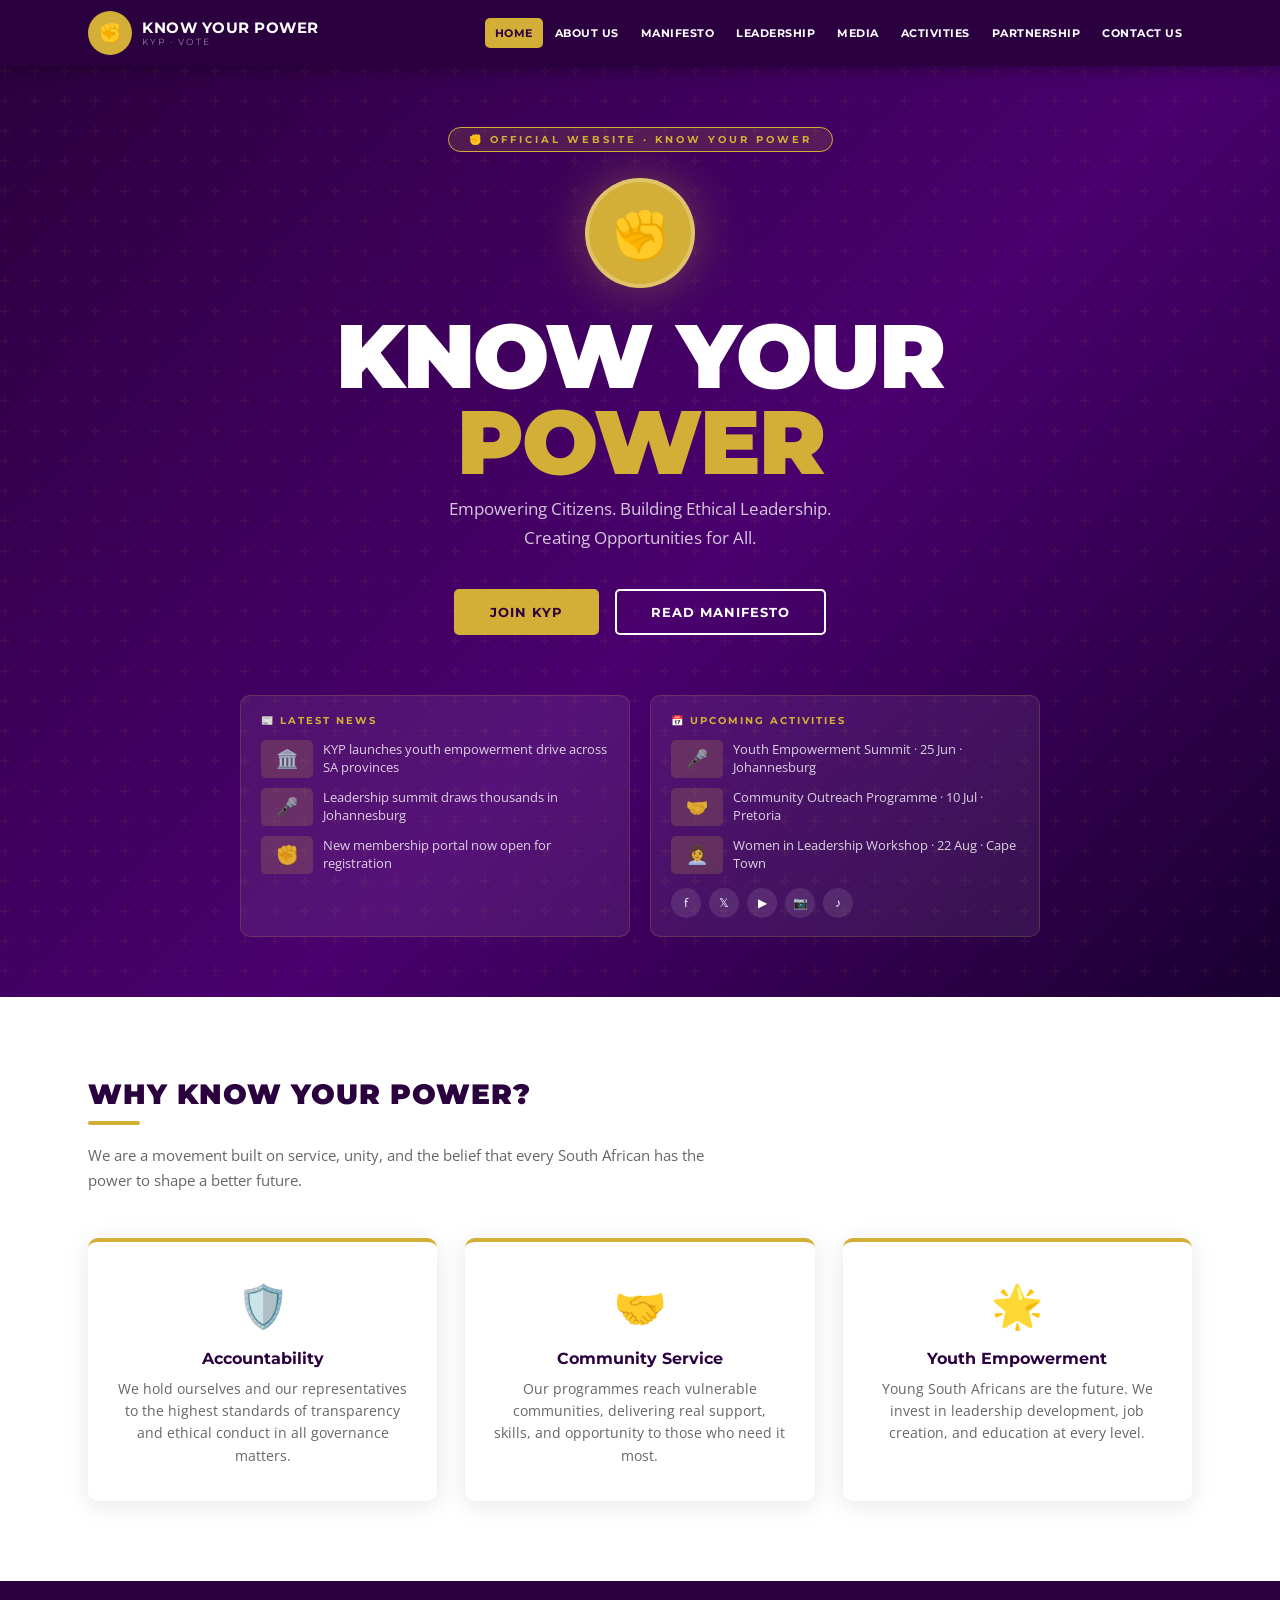
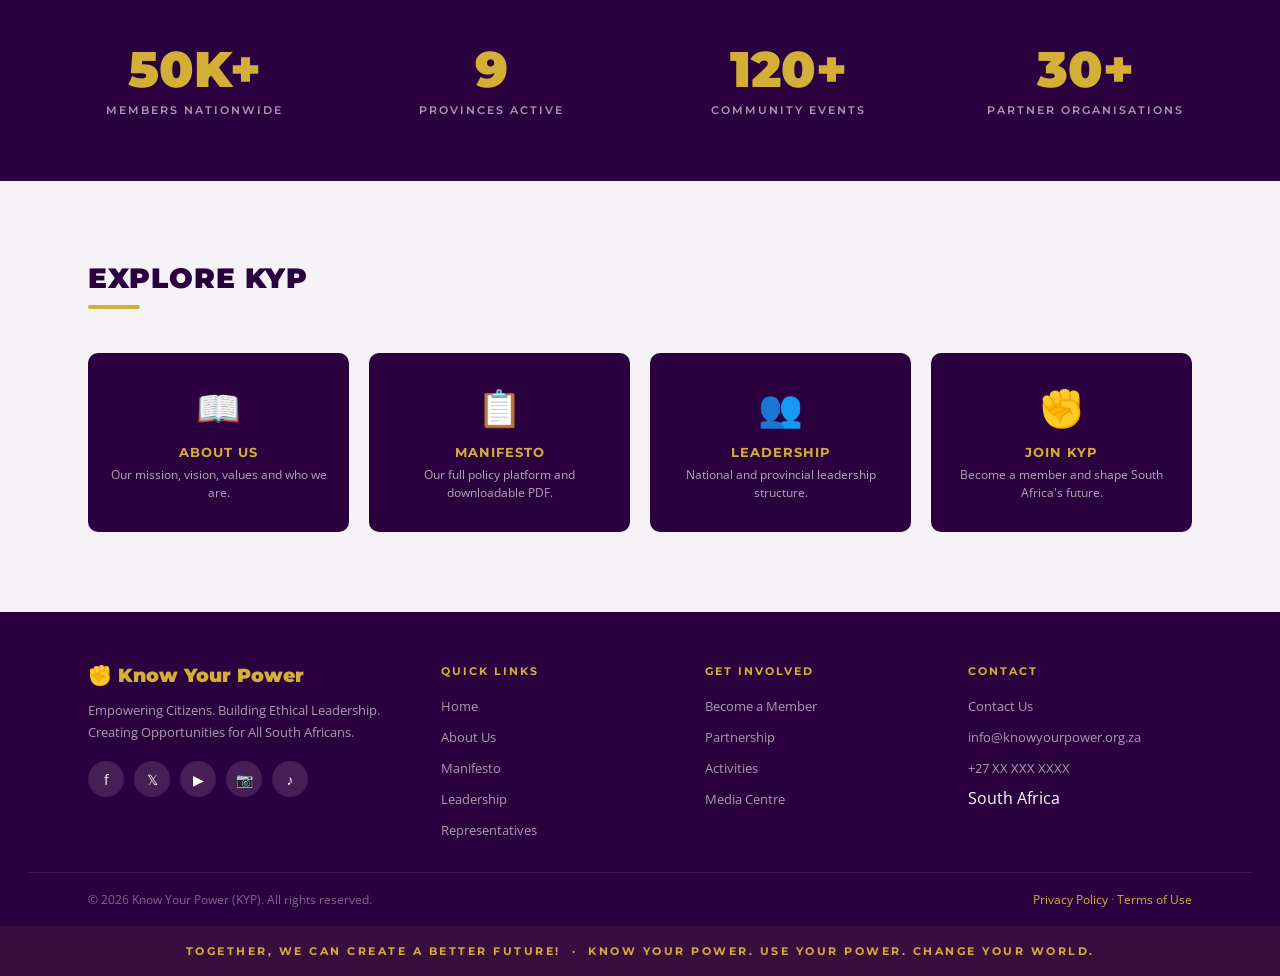
==== commit 63ccbbb0: "Add files via upload" ====
--- a/index.html
+++ b/index.html
@@ -2,630 +2,141 @@
 <html lang="en">
 <head>
 <meta charset="UTF-8"/>
-<meta name="viewport" content="width=device-width, initial-scale=1.0"/>
-<title>KYP – Know Your Power</title>
-<meta name="description" content="Know Your Power (KYP) is a movement dedicated to empowering communities, building ethical leadership, and creating a better future for all South Africans."/>
-<link rel="preconnect" href="https://fonts.googleapis.com">
-<link rel="preconnect" href="https://fonts.gstatic.com" crossorigin>
-<link href="https://fonts.googleapis.com/css2?family=Montserrat:wght@400;600;700;900&family=Open+Sans:wght@400;600&display=swap" rel="stylesheet"/>
+<meta name="viewport" content="width=device-width,initial-scale=1.0"/>
+<title>KYP – Know Your Power | Home</title>
+<link rel="stylesheet" href="style.css"/>
 <style>
-  :root {
-    --purple: #2B003F;
-    --purple-ho: #4a006e;
-    --gold: #D4AF37;
-    --white: #FFF;
-    --dark: #1A1A1A;
-    --light-bg: #f5f3f8;
-    --font-sans: 'Open Sans', sans-serif;
-    --font-head: 'Montserrat', sans-serif;
-  }
+/* ── HERO ── */
+.hero{background:linear-gradient(135deg,var(--purple) 0%,var(--purple2) 55%,#1a0030 100%);min-height:92vh;display:flex;align-items:center;justify-content:center;text-align:center;position:relative;overflow:hidden;padding:60px 28px;}
+.hero::before{content:'';position:absolute;inset:0;background:url("data:image/svg+xml,%3Csvg width='60' height='60' viewBox='0 0 60 60' xmlns='http://www.w3.org/2000/svg'%3E%3Cg fill='%23D4AF37' fill-opacity='0.05'%3E%3Cpath d='M36 34v-4h-2v4h-4v2h4v4h2v-4h4v-2h-4zm0-30V0h-2v4h-4v2h4v4h2V6h4V4h-4zM6 34v-4H4v4H0v2h4v4h2v-4h4v-2H6zM6 4V0H4v4H0v2h4v4h2V6h4V4H6z'/%3E%3C/g%3E%3C/svg%3E") repeat;}
+.hero-wrap{position:relative;z-index:2;max-width:800px;margin:0 auto;}
+.hero-tag{display:inline-block;background:rgba(212,175,55,.15);border:1px solid var(--gold);color:var(--gold);font-family:'Montserrat',sans-serif;font-size:10px;font-weight:700;letter-spacing:3px;text-transform:uppercase;padding:5px 20px;border-radius:30px;margin-bottom:26px;}
+.hero-circle{width:110px;height:110px;border-radius:50%;background:var(--gold);border:4px solid rgba(255,255,255,.25);display:flex;align-items:center;justify-content:center;margin:0 auto 26px;font-size:46px;box-shadow:0 0 50px rgba(212,175,55,.35);}
+.hero-title{font-family:'Montserrat',sans-serif;font-weight:900;font-size:clamp(52px,9vw,90px);color:var(--white);line-height:.95;letter-spacing:-2px;margin-bottom:10px;}
+.hero-title span{color:var(--gold);}
+.hero-sub{font-size:17px;color:rgba(255,255,255,.78);line-height:1.7;margin-bottom:36px;}
+.hero-btns{display:flex;gap:16px;justify-content:center;flex-wrap:wrap;margin-bottom:60px;}
 
-  * { margin: 0; padding: 0; box-sizing: border-box; }
-  body { font-family: var(--font-sans); color: var(--dark); background: var(--white); overscroll-behavior: none; }
-  
-  /* Utilities */
-  .font-head, h1, h2, h3, .nav-logo span, .hero-badge, .btn, .section-number, .value-chip, .leader-name, .media-tab, .activity-date-box .day, .activity-title-card, .past-label, .form-section-label, .footer-logo, .footer-slogan { font-family: var(--font-head); }
-  .uppercase { text-transform: uppercase; letter-spacing: 1px; }
-  .bold { font-weight: 700; }
-  .x-bold { font-weight: 900; }
-  
-  /* Layouts */
-  .container { max-width: 1200px; margin: 0 auto; }
-  .flex { display: flex; }
-  .flex-col { display: flex; flex-direction: column; }
-  .items-center { align-items: center; }
-  .items-start { align-items: flex-start; }
-  .justify-between { justify-content: space-between; }
-  .justify-center { justify-content: center; }
-  .gap-2 { gap: 8px; } .gap-3 { gap: 12px; } .gap-4 { gap: 16px; } .gap-6 { gap: 24px; }
-  
-  .grid { display: grid; }
-  .grid-2 { grid-template-columns: 1fr 1fr; gap: 40px; }
-  .grid-3 { grid-template-columns: repeat(3, 1fr); gap: 24px; }
-  .grid-4 { grid-template-columns: repeat(4, 1fr); gap: 24px; }
-  .grid-about { grid-template-columns: 1fr 1.4fr; gap: 56px; align-items: center; }
-  .grid-member { grid-template-columns: 1fr 1.8fr; gap: 48px; align-items: center; }
-  
-  /* Buttons */
-  .btn { border-radius: 4px; cursor: pointer; text-decoration: none; transition: .2s; border: none; display: inline-block; text-align: center; font-weight: 700; font-family: var(--font-head); text-transform: uppercase; letter-spacing: 1px; }
-  .btn-primary { background: var(--gold); color: var(--purple); padding: 14px 36px; font-size: 14px; }
-  .btn-primary:hover { transform: translateY(-2px); box-shadow: 0 6px 20px rgba(212,175,55,0.4); }
-  .btn-outline { background: transparent; color: var(--white); border: 2px solid var(--white); padding: 14px 36px; font-size: 14px; }
-  .btn-outline:hover { background: var(--white); color: var(--purple); }
-  .btn-sm { font-size: 11px; padding: 8px 20px; border: 2px solid var(--purple); color: var(--purple); background: transparent; }
-  .btn-sm:hover { background: var(--purple); color: var(--white); }
-  .btn-full { width: 100%; background: var(--purple); color: var(--white); padding: 14px; font-size: 14px; border-radius: 6px; margin-top: 10px; }
-  .btn-full:hover { background: var(--purple-ho); }
+/* strips */
+.strips{display:grid;grid-template-columns:1fr 1fr;gap:20px;text-align:left;}
+.sbox{background:rgba(255,255,255,.07);border:1px solid rgba(212,175,55,.2);border-radius:10px;padding:18px 20px;}
+.stitle{font-family:'Montserrat',sans-serif;font-size:10px;font-weight:700;letter-spacing:2px;text-transform:uppercase;color:var(--gold);margin-bottom:13px;}
+.nitems{display:flex;flex-direction:column;gap:10px;}
+.nitem{display:flex;align-items:center;gap:10px;color:rgba(255,255,255,.8);font-size:12.5px;line-height:1.4;}
+.nimg{width:52px;height:38px;border-radius:5px;background:rgba(212,175,55,.18);flex-shrink:0;display:flex;align-items:center;justify-content:center;font-size:18px;}
+.ssoc{display:flex;gap:8px;margin-top:14px;}
+.ssoc a{width:30px;height:30px;border-radius:50%;background:rgba(255,255,255,.1);display:flex;align-items:center;justify-content:center;font-size:12px;color:var(--white);transition:background .2s,color .2s;}
+.ssoc a:hover{background:var(--gold);color:var(--purple);}
 
-  /* Navigation */
-  nav { background: var(--purple); padding: 0 40px; position: sticky; top: 0; z-index: 1000; height: 64px; box-shadow: 0 2px 12px rgba(0,0,0,0.4); }
-  .nav-logo { gap: 10px; text-decoration: none; }
-  .logo-circle { width: 42px; height: 42px; border-radius: 50%; background: var(--gold); font-size: 13px; color: var(--purple); flex-shrink: 0; letter-spacing: -0.5px; }
-  .nav-logo span { font-size: 16px; color: var(--white); }
-  nav ul { list-style: none; gap: 4px; }
-  nav ul a { color: var(--white); text-decoration: none; font-size: 12px; font-weight: 600; padding: 8px 12px; border-radius: 4px; transition: .2s; font-family: var(--font-head); letter-spacing: 0.5px; }
-  nav ul a.active, nav ul a:hover { background: var(--gold); color: var(--purple); }
-  .mobile-menu-btn { display: none; background: none; border: none; color: var(--white); font-size: 24px; cursor: pointer; }
+/* features */
+.feat-grid{display:grid;grid-template-columns:repeat(3,1fr);gap:28px;}
+.feat{background:var(--white);border-radius:var(--radius);padding:34px 28px;box-shadow:var(--shadow);border-top:4px solid var(--gold);text-align:center;transition:transform .2s;}
+.feat:hover{transform:translateY(-5px);}
+.feat .ico{font-size:42px;margin-bottom:16px;}
+.feat h3{font-family:'Montserrat',sans-serif;font-weight:700;font-size:16px;color:var(--purple);margin-bottom:10px;}
+.feat p{font-size:13.5px;color:var(--muted);line-height:1.65;}
 
-  /* Routing */
-  section { padding: 80px 40px; display: none; }
-  section.alt { background: var(--light-bg); }
-  section.active { display: block; animation: pageFadeIn 0.4s cubic-bezier(0.16, 1, 0.3, 1) forwards; }
-  #home.active { display: flex; }
-  @keyframes pageFadeIn { from { opacity: 0; transform: translateY(15px); } to { opacity: 1; transform: translateY(0); } }
+/* stats */
+.stats{background:var(--purple);padding:64px 28px;}
+.stats-in{max-width:1160px;margin:0 auto;display:grid;grid-template-columns:repeat(4,1fr);gap:28px;text-align:center;}
+.snum{font-family:'Montserrat',sans-serif;font-weight:900;font-size:50px;color:var(--gold);line-height:1;}
+.slbl{font-family:'Montserrat',sans-serif;font-weight:600;font-size:11px;letter-spacing:2px;text-transform:uppercase;color:rgba(255,255,255,.6);margin-top:8px;}
 
-  /* Hero */
-  #home { background: linear-gradient(135deg, var(--purple) 0%, #4a006e 60%, #1a0030 100%); min-height: 92vh; text-align: center; position: relative; overflow: hidden; padding: 60px 20px; }
-  #home::before { content: ''; position: absolute; inset: 0; background: url("data:image/svg+xml,%3Csvg width='60' height='60' viewBox='0 0 60 60' xmlns='http://www.w3.org/2000/svg'%3E%3Cg fill='none' fill-rule='evenodd'%3E%3Cg fill='%23D4AF37' fill-opacity='0.04'%3E%3Cpath d='M36 34v-4h-2v4h-4v2h4v4h2v-4h4v-2h-4zm0-30V0h-2v4h-4v2h4v4h2V6h4V4h-4zM6 34v-4H4v4H0v2h4v4h2v-4h4v-2H6zM6 4V0H4v4H0v2h4v4h2V6h4V4H6z'/%3E%3C/g%3E%3C/g%3E%3C/svg%3E") repeat; opacity: 0.6; }
-  #home::after { content: ''; position: absolute; bottom: 0; left: 0; right: 0; height: 200px; background: linear-gradient(to top, rgba(0,0,0,0.5) 0%, transparent 100%); }
-  .hero-content { position: relative; z-index: 2; max-width: 760px; margin: 0 auto; }
-  .hero-badge { display: inline-flex; gap: 8px; background: rgba(212,175,55,0.15); border: 1px solid var(--gold); border-radius: 30px; padding: 6px 18px; margin-bottom: 28px; color: var(--gold); font-size: 11px; }
-  .hero-logo-circle { width: 110px; height: 110px; border-radius: 50%; background: var(--gold); border: 4px solid var(--white); margin: 0 auto 28px; font-size: 28px; color: var(--purple); box-shadow: 0 0 40px rgba(212,175,55,0.4); }
-  .hero-title { font-size: clamp(48px, 8vw, 80px); color: var(--white); line-height: 1; letter-spacing: -1px; margin-bottom: 10px; }
-  .hero-title span { color: var(--gold); }
-  .hero-sub { font-size: 16px; color: rgba(255,255,255,0.8); line-height: 1.7; margin-bottom: 36px; }
-  .hero-strips { text-align: left; margin-top: 56px; }
-  .hero-strip-box { background: rgba(255,255,255,0.08); border: 1px solid rgba(212,175,55,0.2); border-radius: 8px; padding: 16px 20px; }
-  .hero-strip-label { font-size: 10px; color: var(--gold); margin-bottom: 10px; }
-  .news-thumb { color: rgba(255,255,255,0.8); font-size: 12px; }
-  .news-thumb .img-placeholder { width: 48px; height: 36px; background: rgba(212,175,55,0.2); border-radius: 4px; flex-shrink: 0; }
-  .social-icon { width: 32px; height: 32px; border-radius: 50%; background: rgba(255,255,255,0.1); font-size: 14px; color: var(--white); text-decoration: none; transition: .2s; }
-  .social-icon:hover { background: var(--gold); color: var(--purple); }
+/* quick */
+.quick-grid{display:grid;grid-template-columns:repeat(4,1fr);gap:20px;}
+.qcard{background:var(--purple);border-radius:var(--radius);padding:30px 20px;text-align:center;color:var(--white);display:block;transition:background .2s,transform .2s;}
+.qcard:hover{background:var(--purple2);transform:translateY(-4px);}
+.qcard .qi{font-size:36px;margin-bottom:12px;}
+.qcard h4{font-family:'Montserrat',sans-serif;font-weight:700;font-size:13px;color:var(--gold);text-transform:uppercase;letter-spacing:1px;margin-bottom:6px;}
+.qcard p{font-size:12px;color:rgba(255,255,255,.65);line-height:1.5;}
 
-  /* Sections */
-  .section-header { margin-bottom: 48px; }
-  .section-number { width: 36px; height: 36px; background: var(--purple); color: var(--white); font-size: 14px; }
-  .section-title { font-size: 28px; color: var(--purple); }
-  
-  /* Lists & Icons */
-  .checklist { list-style: none; }
-  .checklist li { display: flex; align-items: center; gap: 12px; font-size: 15px; font-weight: 600; margin-bottom: 14px; }
-  .check-icon { width: 24px; height: 24px; border-radius: 50%; background: var(--purple); color: var(--gold); font-size: 12px; flex-shrink: 0; }
-  
-  /* Cards */
-  .card-purple { background: var(--purple); border-radius: 12px; padding: 36px; color: var(--white); }
-  .card-purple h3 { font-size: 22px; color: var(--gold); margin-bottom: 14px; }
-  .card-purple p { font-size: 14px; line-height: 1.7; color: rgba(255,255,255,0.85); margin-bottom: 24px; }
-  .card-white { background: var(--white); border-radius: 12px; overflow: hidden; box-shadow: 0 4px 20px rgba(0,0,0,0.1); }
-  .form-card { padding: 36px; }
-  .form-card h3 { font-size: 20px; color: var(--purple); margin-bottom: 24px; text-align: center; }
-
-  /* Values Framework */
-  .value-chip { background: rgba(255,255,255,0.1); border: 1px solid rgba(212,175,55,0.3); border-radius: 8px; padding: 12px 6px; text-align: center; font-size: 10px; color: var(--gold); }
-  .value-chip .vi { font-size: 20px; display: block; margin-bottom: 6px; }
-
-  /* Manifesto */
-  .manifesto-list li { padding: 14px 18px; background: var(--white); border-left: 4px solid var(--gold); border-radius: 0 8px 8px 0; font-size: 14px; font-weight: 600; box-shadow: 0 2px 8px rgba(0,0,0,0.06); margin-bottom: 10px; }
-  .manifesto-download { text-align: center; padding: 40px; display: flex; flex-direction: column; align-items: center; justify-content: center; height: 100%; }
-
-  /* Forms */
-  .form-section-label { font-size: 11px; color: var(--gold); margin: 20px 0 12px; border-bottom: 1px solid rgba(212,175,55,0.3); padding-bottom: 6px; }
-  .form-group label { font-size: 11px; font-weight: 600; color: #666; text-transform: uppercase; letter-spacing: 0.5px; display: block; margin-bottom: 5px; }
-  .form-group input, .form-group select, .form-group textarea { width: 100%; border: 1.5px solid #ddd; border-radius: 6px; padding: 9px 12px; font-size: 13px; outline: none; transition: .2s; font-family: var(--font-sans); }
-  .form-group input:focus, .form-group select:focus, .form-group textarea:focus { border-color: var(--purple); }
-  .form-check { display: flex; align-items: center; gap: 8px; font-size: 12px; color: #666; margin: 16px 0; }
-  .form-check input { width: auto; }
-
-  /* Activity Headers */
-  .activity-header { background: var(--purple); padding: 14px 18px; }
-  .activity-date-box { background: var(--gold); border-radius: 6px; padding: 8px 12px; text-align: center; flex-shrink: 0; }
-  .activity-date-box .day { font-size: 22px; color: var(--purple); line-height: 1; }
-  .activity-date-box .month { font-size: 10px; font-weight: 700; color: var(--purple); }
-  .activity-title-card { font-size: 13px; color: var(--white); margin-bottom: 3px; }
-  .activity-location { font-size: 11px; color: rgba(255,255,255,0.7); }
-  .activity-thumb { height: 140px; background: linear-gradient(135deg, #4a006e, var(--purple)); font-size: 40px; }
-
-  /* Reused Patterns */
-  .leader-photo, .media-thumb { height: 180px; background: linear-gradient(135deg, var(--purple), #6a0080); font-size: 48px; display: flex; align-items: center; justify-content: center; color: var(--gold); }
-  .media-thumb { height: 160px; font-size: 36px; }
-  
-  /* Tabs */
-  .media-tab { padding: 8px 24px; border: none; background: rgba(43,0,63,0.1); color: var(--purple); font-size: 12px; border-radius: 4px; cursor: pointer; transition: .2s; }
-  .media-tab.active, .media-tab:hover { background: var(--purple); color: var(--white); }
-
-  /* Footer */
-  footer { background: var(--purple); color: var(--white); padding: 40px; text-align: center; }
-  .footer-logo { font-size: 20px; color: var(--gold); }
-  .footer-divider { border: none; border-top: 1px solid rgba(255,255,255,0.1); margin: 24px 0; }
-  .footer-slogan { font-size: 13px; color: var(--gold); padding: 20px; background: rgba(212,175,55,0.08); margin: 20px -40px -40px; }
-  .footer-bottom a { color: var(--gold); text-decoration: none; }
-
-  /* Animation Support */
-  .fade-in { opacity: 0; transform: translateY(20px); transition: opacity 0.5s ease, transform 0.5s ease; }
-  .fade-in.visible { opacity: 1; transform: translateY(0); }
-
-  /* Responsive Rules */
-  @media (max-width: 900px) {
-    .mobile-menu-btn { display: block; }
-    nav ul { display: none; position: absolute; top: 64px; left: 0; right: 0; background: var(--purple); flex-direction: column; padding: 20px; box-shadow: 0 10px 20px rgba(0,0,0,0.3); }
-    nav ul.show { display: flex; }
-    nav ul a { display: block; padding: 12px; font-size: 14px; border-bottom: 1px solid rgba(255,255,255,0.1); }
-    .grid-2, .grid-3, .grid-about, .grid-member { grid-template-columns: 1fr; }
-    .grid-4, .past-grid { grid-template-columns: repeat(2, 1fr); gap: 14px; }
-    .about-values { grid-template-columns: repeat(3, 1fr); margin-bottom: 16px; }
-    section { padding: 60px 20px; }
-  }
+@media(max-width:900px){
+  .strips,.feat-grid,.quick-grid{grid-template-columns:1fr;}
+  .stats-in{grid-template-columns:1fr 1fr;}
+}
 </style>
 </head>
 <body>
+<nav class="navbar" id="navbar"></nav>
 
-<nav class="flex items-center justify-between">
-  <a href="#home" class="nav-logo flex items-center">
-    <div class="logo-circle x-bold flex items-center justify-center">KYP</div>
-    <span class="x-bold uppercase">KNOW YOUR POWER</span>
-  </a>
-  <button class="mobile-menu-btn" onclick="toggleMobileMenu()" aria-label="Toggle Navigation">☰</button>
-  <ul id="nav-menu" class="flex items-center">
-    <li><a href="#home">Home</a></li>
-    <li><a href="#about">About Us</a></li>
-    <li><a href="#manifesto">Manifesto</a></li>
-    <li><a href="#leadership">Leadership</a></li>
-    <li><a href="#media">Media</a></li>
-    <li><a href="#activities">Activities</a></li>
-    <li><a href="#partnership">Partnership</a></li>
-    <li><a href="#contact">Contact Us</a></li>
-  </ul>
-</nav>
-
-<main id="main-content">
-  
-<!-- HOME -->
-<section id="home">
-  <div class="hero-content">
-    <div class="hero-badge bold">✊ KYP · VOTE · 2026</div>
-    <div class="hero-logo-circle x-bold flex items-center justify-center">✊</div>
-    <h1 class="hero-title x-bold">KNOW YOUR<br><span>POWER</span></h1>
+<!-- HERO -->
+<section class="hero">
+  <div class="hero-wrap fi">
+    <div class="hero-tag">✊ Official Website · Know Your Power</div>
+    <div class="hero-circle">✊</div>
+    <h1 class="hero-title">KNOW YOUR<br><span>POWER</span></h1>
     <p class="hero-sub">Empowering Citizens. Building Ethical Leadership.<br>Creating Opportunities for All.</p>
-    <div class="flex justify-center gap-4 flex-wrap">
-      <a href="#membership" class="btn btn-primary">JOIN KYP</a>
-      <a href="#manifesto" class="btn btn-outline">READ MANIFESTO</a>
+    <div class="hero-btns">
+      <a href="membership.html" class="btn btn-gold">JOIN KYP</a>
+      <a href="manifesto.html" class="btn btn-outline-white">READ MANIFESTO</a>
     </div>
-    
-    <div class="hero-strips grid grid-2">
-      <div class="hero-strip-box">
-        <div class="hero-strip-label uppercase bold">📰 LATEST NEWS</div>
-        <div class="flex-col gap-2">
-          <div class="news-thumb flex items-center gap-2"><div class="img-placeholder"></div><span>KYP launches youth empowerment drive</span></div>
-          <div class="news-thumb flex items-center gap-2"><div class="img-placeholder"></div><span>Leadership summit draws thousands</span></div>
-          <div class="news-thumb flex items-center gap-2"><div class="img-placeholder"></div><span>Membership portal is now open</span></div>
+    <div class="strips">
+      <div class="sbox">
+        <div class="stitle">📰 Latest News</div>
+        <div class="nitems">
+          <div class="nitem"><div class="nimg">🏛️</div><span>KYP launches youth empowerment drive across SA provinces</span></div>
+          <div class="nitem"><div class="nimg">🎤</div><span>Leadership summit draws thousands in Johannesburg</span></div>
+          <div class="nitem"><div class="nimg">✊</div><span>New membership portal now open for registration</span></div>
         </div>
       </div>
-      <div class="hero-strip-box">
-        <div class="hero-strip-label uppercase bold">📅 UPCOMING ACTIVITIES</div>
-        <div class="flex-col gap-2">
-          <div class="news-thumb flex items-center gap-2"><div class="img-placeholder"></div><span>Youth Summit · 25 Jun · JHB</span></div>
-          <div class="news-thumb flex items-center gap-2"><div class="img-placeholder"></div><span>Outreach Programme · 10 Jul · PTA</span></div>
+      <div class="sbox">
+        <div class="stitle">📅 Upcoming Activities</div>
+        <div class="nitems">
+          <div class="nitem"><div class="nimg">🎤</div><span>Youth Empowerment Summit · 25 Jun · Johannesburg</span></div>
+          <div class="nitem"><div class="nimg">🤝</div><span>Community Outreach Programme · 10 Jul · Pretoria</span></div>
+          <div class="nitem"><div class="nimg">👩‍💼</div><span>Women in Leadership Workshop · 22 Aug · Cape Town</span></div>
         </div>
-        <div class="flex gap-3" style="margin-top:16px;">
-          <a class="social-icon flex items-center justify-center" href="#" aria-label="Facebook">f</a>
-          <a class="social-icon flex items-center justify-center" href="#" aria-label="X">𝕏</a>
-          <a class="social-icon flex items-center justify-center" href="#" aria-label="YouTube">▶</a>
+        <div class="ssoc">
+          <a href="#">f</a><a href="#">𝕏</a><a href="#">▶</a><a href="#">📷</a><a href="#">♪</a>
         </div>
       </div>
     </div>
   </div>
 </section>
 
-<!-- ABOUT US -->
-<section id="about" class="alt">
+<!-- FEATURES -->
+<section class="section">
   <div class="container">
-    <div class="section-header fade-in flex items-center gap-3">
-      <div class="section-number x-bold flex items-center justify-center">1</div>
-      <h2 class="section-title x-bold uppercase">About Us</h2>
+    <div class="section-hd fi">
+      <h2>Why Know Your Power?</h2>
+      <div class="gold-line"></div>
+      <p>We are a movement built on service, unity, and the belief that every South African has the power to shape a better future.</p>
     </div>
-    <div class="grid grid-about">
-      <div class="fade-in">
-        <ul class="checklist">
-          <li><span class="check-icon flex items-center justify-center">✓</span> Who We Are</li>
-          <li><span class="check-icon flex items-center justify-center">✓</span> Mission & Vision</li>
-          <li><span class="check-icon flex items-center justify-center">✓</span> Core Values</li>
-        </ul>
-      </div>
-      <div class="card-purple fade-in">
-        <h3 class="x-bold">About KYP</h3>
-        <p>Know Your Power (KYP) is a movement dedicated to empowering communities, building ethical leadership and creating a better future for all South Africans. We believe every citizen has the power to shape their destiny.</p>
-        <div class="grid grid-about about-values" style="grid-template-columns: repeat(5,1fr); gap:10px;">
-          <div class="value-chip bold"><span class="vi">🛡️</span>ACCOUNTABILITY</div>
-          <div class="value-chip bold"><span class="vi">🤝</span>SERVICE</div>
-          <div class="value-chip bold"><span class="vi">💪</span>UNITY</div>
-          <div class="value-chip bold"><span class="vi">⭐</span>LEADERSHIP</div>
-          <div class="value-chip bold"><span class="vi">🌟</span>EMPOWERMENT</div>
-        </div>
-      </div>
+    <div class="feat-grid">
+      <div class="feat fi"><div class="ico">🛡️</div><h3>Accountability</h3><p>We hold ourselves and our representatives to the highest standards of transparency and ethical conduct in all governance matters.</p></div>
+      <div class="feat fi"><div class="ico">🤝</div><h3>Community Service</h3><p>Our programmes reach vulnerable communities, delivering real support, skills, and opportunity to those who need it most.</p></div>
+      <div class="feat fi"><div class="ico">🌟</div><h3>Youth Empowerment</h3><p>Young South Africans are the future. We invest in leadership development, job creation, and education at every level.</p></div>
     </div>
   </div>
 </section>
 
-<!-- MANIFESTO -->
-<section id="manifesto">
+<!-- STATS -->
+<div class="stats">
+  <div class="stats-in">
+    <div class="fi"><div class="snum">50K+</div><div class="slbl">Members Nationwide</div></div>
+    <div class="fi"><div class="snum">9</div><div class="slbl">Provinces Active</div></div>
+    <div class="fi"><div class="snum">120+</div><div class="slbl">Community Events</div></div>
+    <div class="fi"><div class="snum">30+</div><div class="slbl">Partner Organisations</div></div>
+  </div>
+</div>
+
+<!-- QUICK LINKS -->
+<section class="section alt">
   <div class="container">
-    <div class="section-header fade-in flex items-center gap-3">
-      <div class="section-number x-bold flex items-center justify-center">2</div>
-      <h2 class="section-title x-bold uppercase">Manifesto</h2>
+    <div class="section-hd fi">
+      <h2>Explore KYP</h2>
+      <div class="gold-line"></div>
     </div>
-    <div class="grid grid-2 manifesto-grid">
-      <ul class="checklist manifesto-list fade-in">
-        <li><span class="m-icon">📈</span> Economic Development</li>
-        <li><span class="m-icon">✊</span> Youth Empowerment</li>
-        <li><span class="m-icon">🎓</span> Education</li>
-        <li><span class="m-icon">💼</span> Job Creation</li>
-        <li><span class="m-icon">🏘️</span> Community Safety</li>
-        <li><span class="m-icon">🏛️</span> Good Governance</li>
-      </ul>
-      <div class="card-purple manifesto-download fade-in">
-        <div style="font-size:48px; margin-bottom: 16px;">📄</div>
-        <h3 class="x-bold">KYP Manifesto</h3>
-        <p>Download our manifesto and discover the detailed policies to transform South Africa.</p>
-        <button class="btn btn-primary" style="margin-top:16px;">DOWNLOAD PDF</button>
-      </div>
+    <div class="quick-grid">
+      <a href="about.html" class="qcard fi"><div class="qi">📖</div><h4>About Us</h4><p>Our mission, vision, values and who we are.</p></a>
+      <a href="manifesto.html" class="qcard fi"><div class="qi">📋</div><h4>Manifesto</h4><p>Our full policy platform and downloadable PDF.</p></a>
+      <a href="leadership.html" class="qcard fi"><div class="qi">👥</div><h4>Leadership</h4><p>National and provincial leadership structure.</p></a>
+      <a href="membership.html" class="qcard fi"><div class="qi">✊</div><h4>Join KYP</h4><p>Become a member and shape South Africa's future.</p></a>
     </div>
   </div>
 </section>
 
-<!-- LEADERSHIP -->
-<section id="leadership" class="alt">
-  <div class="container">
-    <div class="section-header fade-in flex items-center gap-3">
-      <div class="section-number x-bold flex items-center justify-center">3</div>
-      <h2 class="section-title x-bold uppercase">Leadership Team</h2>
-    </div>
-    <div class="grid grid-member">
-      <div class="fade-in">
-        <ul class="checklist text-sm">
-          <li><span class="check-icon flex items-center justify-center">✓</span> President</li>
-          <li><span class="check-icon flex items-center justify-center">✓</span> Deputy President</li>
-          <li><span class="check-icon flex items-center justify-center">✓</span> National Chairperson</li>
-          <li><span class="check-icon flex items-center justify-center">✓</span> Treasurer General</li>
-        </ul>
-        <p style="font-size:12px;color:#666;line-height:1.6;margin-top:16px;">Select a leader to view responsibilities.</p>
-      </div>
-      <div>
-        <div class="grid grid-4 fade-in">
-          <div class="card-white text-center hover:translate-y-1 transition duration-200">
-            <img src="[data-uri]" alt="Galston Anthony" style="width: 100%; height: 180px; object-fit: cover; display: block;" />
-            <div class="p-4" style="padding: 16px;">
-              <div class="leader-name bold text-purple">Galston Anthony</div>
-              <div class="text-xs text-gold uppercase bold" style="font-size: 10px;">President</div>
-            </div>
-          </div>
-          <div class="card-white text-center hover:translate-y-1 transition duration-200">
-            <div class="leader-photo">👤</div>
-            <div class="p-4" style="padding: 16px;">
-              <div class="leader-name bold text-purple">Brendan Govender</div>
-              <div class="text-xs text-gold uppercase bold" style="font-size: 10px;">National charset</div>
-            </div>
-          </div>
-          <div class="card-white text-center">
-            <div class="leader-photo">👤</div>
-            <div class="p-4" style="padding: 16px;">
-              <div class="leader-name bold text-purple">Nomsa Khumalo</div>
-              <div class="text-xs text-gold uppercase bold" style="font-size: 10px;">Chairperson</div>
-            </div>
-          </div>
-          <div class="card-white text-center">
-            <div class="leader-photo">👤</div>
-            <div class="p-4" style="padding: 16px;">
-              <div class="leader-name bold text-purple">Lerato Mokoena</div>
-              <div class="text-xs text-gold uppercase bold" style="font-size: 10px;">Treasurer</div>
-            </div>
-          </div>
-        </div>
-        <div class="flex justify-center gap-4 mt-6" style="margin-top: 24px;">
-          <button class="btn btn-sm">NEC MEMBERS</button>
-          <button class="btn btn-sm">PROVINCIAL TEAM</button>
-        </div>
-      </div>
-    </div>
-  </div>
-</section>
-
-<!-- MEDIA -->
-<section id="media">
-  <div class="container">
-    <div class="section-header fade-in flex items-center gap-3">
-      <div class="section-number x-bold flex items-center justify-center">4</div>
-      <h2 class="section-title x-bold uppercase">Media Centre</h2>
-    </div>
-    <div class="flex flex-wrap gap-2 mb-8 fade-in" style="margin-bottom:32px;">
-      <button class="media-tab uppercase bold active" onclick="filterMedia(this,'reports')">Reports</button>
-      <button class="media-tab uppercase bold" onclick="filterMedia(this,'images')">Images</button>
-      <button class="media-tab uppercase bold" onclick="filterMedia(this,'videos')">Videos</button>
-      <button class="media-tab uppercase bold" onclick="filterMedia(this,'news')">News</button>
-    </div>
-    <div class="grid grid-3 fade-in" id="media-grid">
-      <!-- Injected via JavaScript -->
-    </div>
-  </div>
-</section>
-
-<!-- ACTIVITIES -->
-<section id="activities" class="alt">
-  <div class="container">
-    <div class="section-header fade-in flex items-center gap-3">
-      <div class="section-number x-bold flex items-center justify-center">5</div>
-      <h2 class="section-title x-bold uppercase">Activities</h2>
-    </div>
-    <div class="grid grid-3 mb-10">
-      <div class="card-white fade-in">
-        <div class="activity-header flex items-center gap-3">
-          <div class="activity-date-box"><div class="day x-bold">25</div><div class="month uppercase bold">JUN</div></div>
-          <div>
-            <div class="activity-title-card bold uppercase">Youth Summit</div>
-            <div class="activity-location">📍 JHB</div>
-          </div>
-        </div>
-        <div class="activity-thumb flex items-center justify-center">🎤</div>
-        <div style="padding: 16px;">
-          <p style="font-size:13px;color:#555;line-height:1.5;">Discussion on the future, leadership, and youth opportunities.</p>
-          <button class="btn btn-sm" style="margin-top:12px;">DETAILS</button>
-        </div>
-      </div>
-      <div class="card-white fade-in">
-        <div class="activity-header flex items-center gap-3">
-          <div class="activity-date-box"><div class="day x-bold">10</div><div class="month uppercase bold">JUL</div></div>
-          <div>
-            <div class="activity-title-card bold uppercase">Community Outreach</div>
-            <div class="activity-location">📍 Pretoria</div>
-          </div>
-        </div>
-        <div class="activity-thumb flex items-center justify-center">🤝</div>
-        <div style="padding: 16px;">
-          <p style="font-size:13px;color:#555;line-height:1.5;">Providing resources, support, and connecting residents.</p>
-          <button class="btn btn-sm" style="margin-top:12px;">DETAILS</button>
-        </div>
-      </div>
-      <div class="card-white fade-in">
-        <div class="activity-header flex items-center gap-3">
-          <div class="activity-date-box"><div class="day x-bold">22</div><div class="month uppercase bold">AUG</div></div>
-          <div>
-            <div class="activity-title-card bold uppercase">Women in Leadership</div>
-            <div class="activity-location">📍 Cape Town</div>
-          </div>
-        </div>
-        <div class="activity-thumb flex items-center justify-center">👩‍💼</div>
-        <div style="padding: 16px;">
-          <p style="font-size:13px;color:#555;line-height:1.5;">Mentorship and professional development networking.</p>
-          <button class="btn btn-sm" style="margin-top:12px;">DETAILS</button>
-        </div>
-      </div>
-    </div>
-  </div>
-</section>
-
-<!-- MEMBERSHIP -->
-<section id="membership">
-  <div class="container">
-    <div class="section-header fade-in flex items-center gap-3">
-      <div class="section-number x-bold flex items-center justify-center">6</div>
-      <h2 class="section-title x-bold uppercase">Membership</h2>
-    </div>
-    <div class="grid grid-member">
-      <div class="fade-in text-center">
-        <ul class="checklist flex-col gap-4 mb-6 text-left">
-          <li><div class="check-icon flex items-center justify-center text-white" style="width:36px;height:36px;font-size:18px;">✅</div><span>Easy Registration</span></li>
-          <li><div class="check-icon flex items-center justify-center text-white" style="width:36px;height:36px;font-size:18px;">🗃️</div><span>Secure Member DB</span></li>
-        </ul>
-        <div style="font-size:80px; margin-top:20px;">👥</div>
-      </div>
-      
-      <form class="card-white form-card fade-in" onsubmit="event.preventDefault(); alert('Registration submitted!');">
-        <h3 class="x-bold">BECOME A MEMBER</h3>
-        
-        <div class="form-section-label uppercase bold">Personal Information</div>
-        <div class="grid grid-2 gap-3" style="margin-bottom:12px;">
-          <div class="form-group"><label for="fname">First Name</label><input type="text" id="fname" required/></div>
-          <div class="form-group"><label for="sname">Surname</label><input type="text" id="sname" required/></div>
-        </div>
-        
-        <div class="form-section-label uppercase bold">Contact Details</div>
-        <div class="grid grid-2 gap-3" style="margin-bottom:12px;">
-          <div class="form-group"><label for="email">Email</label><input type="email" id="email" required/></div>
-          <div class="form-group"><label for="phone">Phone</label><input type="tel" id="phone"/></div>
-        </div>
-        
-        <div class="form-check">
-          <input type="checkbox" id="agree" required/>
-          <label for="agree" style="display:inline;text-transform:none;letter-spacing:normal;">I accept the terms and conditions</label>
-        </div>
-        
-        <button type="submit" class="btn btn-full">REGISTER NOW</button>
-      </form>
-    </div>
-  </div>
-</section>
-
-<!-- PARTNERSHIP -->
-<section id="partnership" class="alt">
-  <div class="container">
-    <div class="section-header fade-in flex items-center gap-3">
-      <div class="section-number x-bold flex items-center justify-center">7</div>
-      <h2 class="section-title x-bold uppercase">Partnership</h2>
-    </div>
-    <div class="grid grid-member">
-      <div class="fade-in">
-        <ul class="checklist">
-          <li><span class="check-icon flex items-center justify-center text-white" style="width:36px;height:36px;font-size:16px;">🤝</span>Partner with KYP</li>
-          <li><span class="check-icon flex items-center justify-center text-white" style="width:36px;height:36px;font-size:16px;">❤️</span>Support our mission</li>
-        </ul>
-        <div class="flex items-center justify-center" style="height:180px;background:linear-gradient(135deg,var(--gold-light),var(--gold));border-radius:12px;font-size:64px;margin-top:24px;">🤝</div>
-      </div>
-      <form class="card-white form-card fade-in" onsubmit="event.preventDefault(); alert('Request sent!');">
-        <h3 class="x-bold">PARTNER WITH US</h3>
-        <div class="form-group mb-3"><label for="orgName">Organisation Name</label><input type="text" id="orgName" required/></div>
-        <div class="grid grid-2 gap-3 mb-3">
-          <div class="form-group"><label for="pEmail">Email</label><input type="email" id="pEmail" required/></div>
-          <div class="form-group"><label for="pPhone">Phone</label><input type="tel" id="pPhone"/></div>
-        </div>
-        <button type="submit" class="btn btn-full">SUBMIT REQUEST</button>
-      </form>
-    </div>
-  </div>
-</section>
-
-<!-- CONTACT -->
-<section id="contact">
-  <div class="container">
-    <div class="section-header fade-in flex items-center gap-3">
-      <div class="section-number x-bold flex items-center justify-center">8</div>
-      <h2 class="section-title x-bold uppercase">Contact Us</h2>
-    </div>
-    <div class="grid grid-member">
-      <div class="fade-in">
-        <div class="form-section-label bold uppercase" style="border:none;">Information</div>
-        <ul class="checklist flex-col gap-4">
-          <li><span class="check-icon flex items-center justify-center" style="background:var(--gold);color:var(--dark);width:36px;height:36px;">✉️</span> <div class="flex-col"><span class="text-xs uppercase bold" style="font-size:10px;color:#888;">Email</span><b>info@knowyourpower.org.za</b></div></li>
-          <li><span class="check-icon flex items-center justify-center" style="background:var(--gold);color:var(--dark);width:36px;height:36px;">📞</span> <div class="flex-col"><span class="text-xs uppercase bold" style="font-size:10px;color:#888;">Phone</span><b>+27 XX XXX XXXX</b></div></li>
-        </ul>
-      </div>
-      <form class="card-white form-card fade-in" onsubmit="event.preventDefault(); alert('Message delivered!');">
-        <h3 class="x-bold">SEND MESSAGE</h3>
-        <div class="form-group" style="margin-bottom:12px;"><label for="cName">Name</label><input type="text" id="cName" required/></div>
-        <div class="form-group" style="margin-bottom:12px;"><label for="cEmail">Email</label><input type="email" id="cEmail" required/></div>
-        <div class="form-group" style="margin-bottom:16px;"><label for="cMsg">Message</label><textarea id="cMsg" required style="resize:vertical;height:100px;"></textarea></div>
-        <button type="submit" class="btn btn-full">SEND NOW</button>
-      </form>
-    </div>
-  </div>
-</section>
-</main>
-
-<footer>
-  <div class="container">
-    <div class="flex justify-between items-center" style="flex-wrap:wrap; gap:20px; margin-bottom: 28px;">
-      <div class="text-left">
-        <div class="footer-logo x-bold">✊ KYP · KNOW YOUR POWER</div>
-        <div style="font-size:13px; color:rgba(255,255,255,0.7); margin-top:8px;">Empowering Citizens. Building Leadership.</div>
-      </div>
-      <div class="flex gap-3">
-        <a class="social-icon flex items-center justify-center" href="#" aria-label="FB">f</a>
-        <a class="social-icon flex items-center justify-center" href="#" aria-label="X">𝕏</a>
-        <a class="social-icon flex items-center justify-center" href="#" aria-label="IG">📷</a>
-      </div>
-    </div>
-    <hr class="footer-divider"/>
-    <div class="flex justify-between items-center" style="flex-wrap:wrap; font-size:12px; color:rgba(255,255,255,0.5);">
-      <span>© 2026 Know Your Power (KYP). All rights reserved.</span>
-      <span><a href="#">Privacy Policy</a> · <a href="#">Terms of Use</a></span>
-    </div>
-  </div>
-  <div class="footer-slogan bold uppercase">TOGETHER, WE CAN CREATE A BETTER FUTURE! · KNOW YOUR POWER.</div>
-</footer>
-
-<script>
-  // Simplified Intersection Observer
-  const observer = new IntersectionObserver((entries) => {
-    entries.forEach(e => { if (e.isIntersecting) e.target.classList.add('visible'); });
-  }, { threshold: 0.1 });
-
-  function toggleMobileMenu() {
-    document.getElementById('nav-menu').classList.toggle('show');
-  }
-
-  // Optimize document clicks (fast event delegation)
-  document.addEventListener('click', (e) => {
-    const link = e.target.closest('a');
-    if (link && link.getAttribute('href') === '#') e.preventDefault();
-  });
-
-  // Fast Routing Engine
-  function navigate() {
-    let hash = window.location.hash.substring(1) || 'home';
-    let target = document.getElementById(hash);
-    
-    if (!target || target.tagName !== 'SECTION') {
-      hash = 'home';
-      target = document.getElementById('home');
-    }
-
-    document.querySelectorAll('section.active').forEach(sec => {
-      sec.classList.remove('active');
-      sec.querySelectorAll('.fade-in.visible').forEach(el => el.classList.remove('visible'));
-    });
-
-    target.classList.add('active');
-    
-    // Trigger animations
-    setTimeout(() => {
-      target.querySelectorAll('.fade-in').forEach(el => observer.observe(el));
-    }, 50);
-
-    // Update Nav
-    document.querySelectorAll('nav ul a').forEach(link => {
-      link.classList.toggle('active', link.getAttribute('href') === '#' + hash);
-    });
-
-    const navMenu = document.getElementById('nav-menu');
-    if (navMenu) navMenu.classList.remove('show');
-    
-    window.scrollTo({ top: 0 });
-  }
-
-  // Media Tab Initialization
-  const mediaData = {
-    reports: [
-      { i: '📄', t: 'Weekly Report 24', d: 'June 15, 2026' },
-      { i: '📊', t: 'Membership Q2 2026', d: 'June 10, 2026' },
-      { i: '📰', t: 'Gauteng Summary', d: 'June 5, 2026' }
-    ],
-    images: [
-      { i: '🖼️', t: 'Youth Summit Gallery', d: 'May 30, 2026' },
-      { i: '📸', t: 'Soweto Outreach', d: 'May 18, 2026' },
-      { i: '🏞️', t: 'Pretoria Conference', d: 'April 22, 2026' }
-    ],
-    videos: [
-      { i: '🎬', t: 'Manifesto Highlights', d: 'May 1, 2026' },
-      { i: '🎥', t: 'Youth Day Address', d: 'June 16, 2026' },
-      { i: '▶️', t: 'Women in Leadership', d: 'March 8, 2026' }
-    ],
-    news: [
-      { i: '📢', t: 'New Structures', d: 'June 18, 2026' },
-      { i: '🔔', t: 'Portal Open', d: 'June 12, 2026' },
-      { i: '📣', t: 'Targets Exceeded', d: 'June 8, 2026' }
-    ]
-  };
-
-  function filterMedia(btn, type) {
-    if(btn) {
-      document.querySelectorAll('.media-tab').forEach(t => t.classList.remove('active'));
-      btn.classList.add('active');
-    }
-    const grid = document.getElementById('media-grid');
-    grid.innerHTML = mediaData[type].map(item => `
-      <div class="card-white overflow-hidden relative">
-        <div class="media-thumb font-head shadow-sm text-gold">${item.i}</div>
-        <div class="bg-white p-3 font-semibold text-dark text-sm p-4" style="padding:14px;">
-          ${item.t}<div class="text-xs mt-1" style="color:#888;font-size:11px;">${item.d}</div>
-        </div>
-      </div>
-    `).join('');
-  }
-
-  // Init
-  window.addEventListener('hashchange', navigate);
-  document.addEventListener('DOMContentLoaded', () => { 
-    navigate();
-    filterMedia(null, 'reports'); // Init media grid
-  });
-</script>
+<footer id="footer"></footer>
+<script src="shared.js"></script>
 </body>
 </html>
--- a/style.css
+++ b/style.css
@@ -0,0 +1,126 @@
+@import url('https://fonts.googleapis.com/css2?family=Montserrat:wght@400;600;700;900&family=Open+Sans:wght@400;600&display=swap');
+
+:root {
+  --purple:   #2B003F;
+  --purple2:  #4a006e;
+  --gold:     #D4AF37;
+  --white:    #FFFFFF;
+  --dark:     #1A1A1A;
+  --light:    #f5f3f8;
+  --muted:    #666666;
+  --radius:   10px;
+  --shadow:   0 4px 24px rgba(0,0,0,0.10);
+}
+
+*,*::before,*::after{margin:0;padding:0;box-sizing:border-box;}
+html{scroll-behavior:smooth;}
+body{font-family:'Open Sans',sans-serif;color:var(--dark);background:var(--white);min-height:100vh;display:flex;flex-direction:column;}
+a{text-decoration:none;color:inherit;}
+ul{list-style:none;}
+img{max-width:100%;display:block;}
+
+/* CONTAINER */
+.container{max-width:1160px;margin:0 auto;padding:0 28px;}
+
+/* ── NAVBAR ── */
+.navbar{background:var(--purple);position:sticky;top:0;z-index:999;box-shadow:0 2px 16px rgba(0,0,0,.4);}
+.nav-inner{display:flex;align-items:center;justify-content:space-between;height:66px;max-width:1160px;margin:0 auto;padding:0 28px;}
+.nav-brand{display:flex;align-items:center;gap:10px;}
+.nav-badge{width:44px;height:44px;border-radius:50%;background:var(--gold);display:flex;align-items:center;justify-content:center;font-family:'Montserrat',sans-serif;font-weight:900;font-size:18px;color:var(--purple);flex-shrink:0;}
+.nav-name{font-family:'Montserrat',sans-serif;font-weight:700;font-size:15px;color:var(--white);letter-spacing:.5px;line-height:1.2;}
+.nav-name small{display:block;font-size:9px;font-weight:400;color:rgba(255,255,255,.5);letter-spacing:2px;text-transform:uppercase;}
+.nav-links{display:flex;gap:2px;}
+.nav-links a{color:var(--white);font-family:'Montserrat',sans-serif;font-size:11px;font-weight:700;letter-spacing:.5px;text-transform:uppercase;padding:8px 10px;border-radius:5px;transition:background .15s,color .15s;}
+.nav-links a:hover,.nav-links a.active{background:var(--gold);color:var(--purple);}
+.hamburger{display:none;flex-direction:column;gap:5px;cursor:pointer;background:none;border:none;padding:4px;}
+.hamburger span{display:block;width:24px;height:2px;background:var(--white);border-radius:2px;transition:.3s;}
+
+/* ── PAGE HERO ── */
+.page-hero{background:linear-gradient(135deg,var(--purple) 0%,var(--purple2) 55%,#1a0030 100%);padding:76px 28px 64px;text-align:center;position:relative;overflow:hidden;}
+.page-hero::before{content:'';position:absolute;inset:0;background:url("data:image/svg+xml,%3Csvg width='60' height='60' viewBox='0 0 60 60' xmlns='http://www.w3.org/2000/svg'%3E%3Cg fill='%23D4AF37' fill-opacity='0.05'%3E%3Cpath d='M36 34v-4h-2v4h-4v2h4v4h2v-4h4v-2h-4zm0-30V0h-2v4h-4v2h4v4h2V6h4V4h-4zM6 34v-4H4v4H0v2h4v4h2v-4h4v-2H6zM6 4V0H4v4H0v2h4v4h2V6h4V4H6z'/%3E%3C/g%3E%3C/svg%3E") repeat;}
+.page-hero .eyebrow{display:inline-block;background:rgba(212,175,55,.15);border:1px solid var(--gold);color:var(--gold);font-family:'Montserrat',sans-serif;font-size:10px;font-weight:700;letter-spacing:3px;text-transform:uppercase;padding:5px 18px;border-radius:30px;margin-bottom:18px;position:relative;}
+.page-hero h1{font-family:'Montserrat',sans-serif;font-weight:900;font-size:clamp(36px,6vw,58px);color:var(--white);line-height:1.05;position:relative;}
+.page-hero h1 span{color:var(--gold);}
+.page-hero p{color:rgba(255,255,255,.75);font-size:16px;line-height:1.7;max-width:580px;margin:14px auto 0;position:relative;}
+
+/* ── SECTIONS ── */
+.section{padding:80px 0;}
+.section.alt{background:var(--light);}
+.section-hd{margin-bottom:44px;}
+.section-hd h2{font-family:'Montserrat',sans-serif;font-weight:900;font-size:28px;color:var(--purple);text-transform:uppercase;letter-spacing:1px;}
+.gold-line{width:52px;height:4px;background:var(--gold);border-radius:4px;margin:10px 0 18px;}
+.section-hd p{font-size:15px;color:var(--muted);line-height:1.7;max-width:640px;}
+
+/* ── BUTTONS ── */
+.btn{display:inline-block;font-family:'Montserrat',sans-serif;font-weight:700;font-size:13px;letter-spacing:1px;text-transform:uppercase;padding:13px 34px;border-radius:5px;cursor:pointer;border:2px solid transparent;transition:transform .18s,box-shadow .18s,background .18s,color .18s;}
+.btn:hover{transform:translateY(-2px);}
+.btn-gold{background:var(--gold);color:var(--purple);border-color:var(--gold);}
+.btn-gold:hover{box-shadow:0 6px 20px rgba(212,175,55,.4);}
+.btn-outline-white{background:transparent;color:var(--white);border-color:var(--white);}
+.btn-outline-white:hover{background:var(--white);color:var(--purple);}
+.btn-purple{background:var(--purple);color:var(--white);border-color:var(--purple);}
+.btn-purple:hover{background:var(--purple2);}
+.btn-outline-purple{background:transparent;color:var(--purple);border-color:var(--purple);}
+.btn-outline-purple:hover{background:var(--purple);color:var(--white);}
+.btn-sm{padding:9px 22px;font-size:11px;}
+.btn-full{width:100%;text-align:center;display:block;}
+
+/* ── CHECK LIST ── */
+.check-list{display:flex;flex-direction:column;gap:13px;}
+.check-list li{display:flex;align-items:center;gap:12px;font-size:14.5px;font-weight:600;}
+.chk{width:26px;height:26px;border-radius:50%;background:var(--purple);color:var(--gold);display:flex;align-items:center;justify-content:center;font-size:12px;flex-shrink:0;}
+
+/* ── FORMS ── */
+.form-card{background:var(--white);border-radius:var(--radius);padding:38px 40px;box-shadow:0 8px 36px rgba(0,0,0,.12);}
+.form-card h3{font-family:'Montserrat',sans-serif;font-weight:900;font-size:20px;color:var(--purple);text-align:center;margin-bottom:8px;}
+.form-card .sub{text-align:center;font-size:13px;color:var(--muted);margin-bottom:28px;}
+.fsec{font-family:'Montserrat',sans-serif;font-weight:700;font-size:10px;letter-spacing:2px;text-transform:uppercase;color:var(--gold);border-bottom:1px solid rgba(212,175,55,.25);padding-bottom:6px;margin:22px 0 14px;}
+.f2{display:grid;grid-template-columns:1fr 1fr;gap:14px;}
+.fg{display:flex;flex-direction:column;gap:5px;margin-bottom:14px;}
+.fg label{font-size:10px;font-weight:700;color:#888;text-transform:uppercase;letter-spacing:.5px;}
+.fg input,.fg select,.fg textarea{border:1.5px solid #ddd;border-radius:6px;padding:10px 13px;font-size:13px;font-family:'Open Sans',sans-serif;outline:none;transition:border-color .2s;width:100%;background:var(--white);color:var(--dark);}
+.fg input:focus,.fg select:focus,.fg textarea:focus{border-color:var(--purple);}
+.fg textarea{resize:vertical;min-height:120px;}
+.fcheck{display:flex;align-items:flex-start;gap:9px;font-size:12.5px;color:#555;margin:18px 0;cursor:pointer;}
+.fcheck input{width:15px;height:15px;margin-top:2px;accent-color:var(--purple);}
+
+/* ── CARDS ── */
+.card{background:var(--white);border-radius:var(--radius);box-shadow:var(--shadow);overflow:hidden;transition:transform .2s,box-shadow .2s;}
+.card:hover{transform:translateY(-4px);box-shadow:0 10px 32px rgba(0,0,0,.14);}
+
+/* ── SOCIAL ── */
+.soc-row{display:flex;gap:10px;}
+.soc{width:36px;height:36px;border-radius:50%;background:rgba(255,255,255,.12);display:flex;align-items:center;justify-content:center;font-size:14px;color:var(--white);transition:background .2s,color .2s;cursor:pointer;}
+.soc:hover,.soc.dark:hover{background:var(--gold);color:var(--purple);}
+.soc.dark{background:var(--purple);color:var(--white);}
+
+/* ── FADE IN ── */
+.fi{opacity:0;transform:translateY(22px);transition:opacity .5s ease,transform .5s ease;}
+.fi.vis{opacity:1;transform:translateY(0);}
+
+/* ── FOOTER ── */
+footer{background:var(--purple);color:var(--white);margin-top:auto;}
+.foot-grid{max-width:1160px;margin:0 auto;padding:52px 28px 32px;display:grid;grid-template-columns:1.4fr 1fr 1fr 1fr;gap:40px;}
+.foot-brand .logo{font-family:'Montserrat',sans-serif;font-weight:900;font-size:19px;color:var(--gold);margin-bottom:12px;}
+.foot-brand p{font-size:13px;color:rgba(255,255,255,.6);line-height:1.7;margin-bottom:18px;}
+.foot-col h4{font-family:'Montserrat',sans-serif;font-weight:700;font-size:11px;letter-spacing:2px;text-transform:uppercase;color:var(--gold);margin-bottom:16px;}
+.foot-col ul{display:flex;flex-direction:column;gap:9px;}
+.foot-col ul a{font-size:13px;color:rgba(255,255,255,.6);transition:color .18s;}
+.foot-col ul a:hover{color:var(--gold);}
+.foot-hr{border:none;border-top:1px solid rgba(255,255,255,.1);margin:0 28px;}
+.foot-bot{max-width:1160px;margin:0 auto;padding:18px 28px;display:flex;justify-content:space-between;align-items:center;flex-wrap:wrap;gap:10px;font-size:12px;color:rgba(255,255,255,.4);}
+.foot-bot a{color:var(--gold);}
+.foot-slogan{background:rgba(212,175,55,.08);text-align:center;padding:18px 28px;font-family:'Montserrat',sans-serif;font-weight:700;font-size:11px;letter-spacing:2.5px;text-transform:uppercase;color:var(--gold);}
+
+@media(max-width:960px){
+  .nav-links{display:none;flex-direction:column;position:absolute;top:66px;left:0;right:0;background:var(--purple);padding:14px 20px;gap:4px;z-index:999;}
+  .nav-links.open{display:flex;}
+  .hamburger{display:flex;}
+  .foot-grid{grid-template-columns:1fr 1fr;}
+  .f2{grid-template-columns:1fr;}
+}
+@media(max-width:600px){
+  .foot-grid{grid-template-columns:1fr;}
+  .page-hero{padding:52px 20px 44px;}
+  .section{padding:60px 0;}
+}
